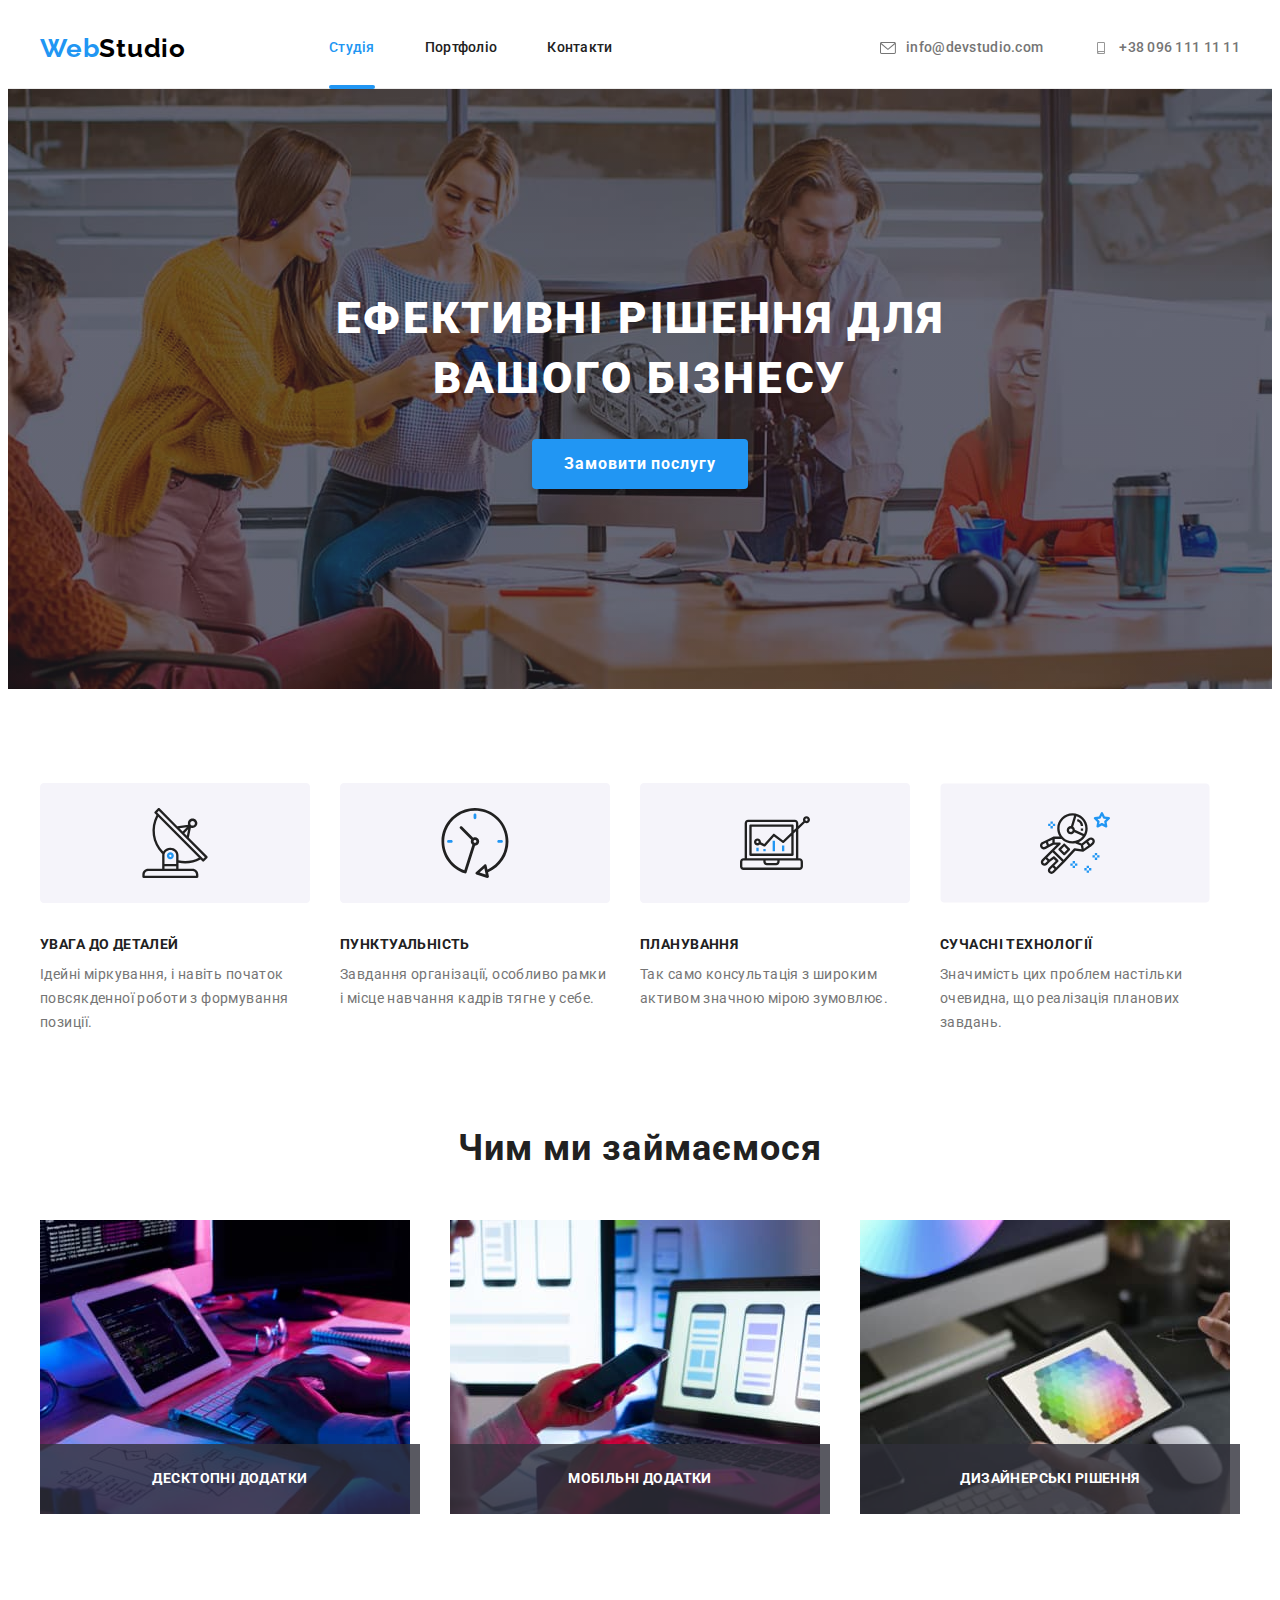
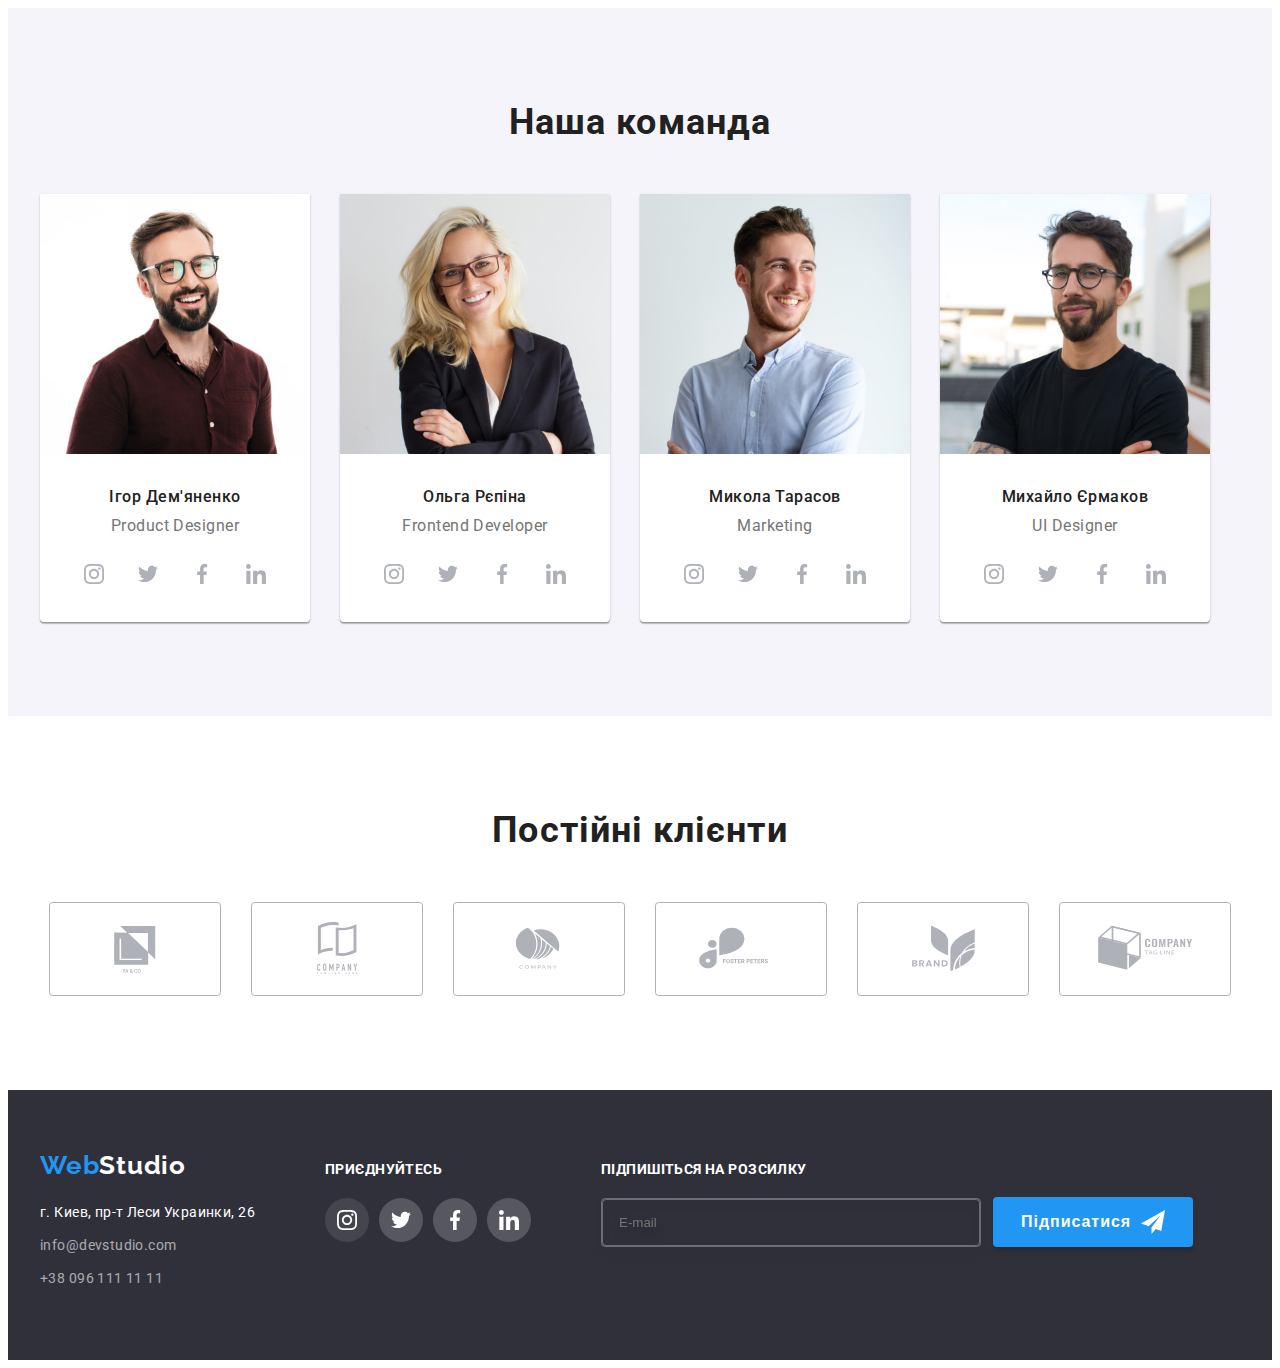
==== index.html @ 6d275584 "start" ====
<!DOCTYPE html>
<html lang="uk">
  <head>
    <meta charset="UTF-8" />
    <meta http-equiv="X-UA-Compatible" content="IE=edge" />
    <meta name="viewport" content="width=device-width, initial-scale=1.0" />
    <link rel="preconnect" href="https://fonts.googleapis.com" />
    <link rel="preconnect" href="https://fonts.gstatic.com" crossorigin />
    <link
      href="https://fonts.googleapis.com/css2?family=Raleway:wght@700&family=Roboto:wght@400;500;700;900&display=swap"
      rel="stylesheet"
    />
    <link
      rel="stylesheet"
      href="https://cdnjs.cloudflare.com/ajax/libs/modern-normalize/1.1.0/modern-normalize.min.css"
      integrity="sha512-wpPYUAdjBVSE4KJnH1VR1HeZfpl1ub8YT/NKx4PuQ5NmX2tKuGu6U/JRp5y+Y8XG2tV+wKQpNHVUX03MfMFn9Q=="
      crossorigin="anonymous"
      referrerpolicy="no-referrer"
    />
    <link rel="stylesheet" href="./css/styles.css" />
    <title>WebStudio</title>
  </head>

  <body>
    <!-- Шапка сторінки -->
    <header class="header">
      <div class="header-container container">
        <nav class="site-nav">
          <a class="logo" href="./index.html"
            >Web<span class="accent">Studio</span>
          </a>
          <ul class="site-nav list">
            <li class="site-nav item">
              <a href="./index.html" class="nav-link link current">Студія</a>
            </li>
            <li class="site-nav item">
              <a href="./portfolio.html" class="nav-link link">Портфоліо</a>
            </li>
            <li class="site-nav item">
              <a href="#" class="nav-link link">Контакти</a>
            </li>
          </ul>
        </nav>
        <ul class="auth-nav list">
          <li class="auth-nav item">
            <a href="mailto:info@devstudio.com" class="auth-link link">
              <svg class="auth-icon" width="16" height="12">
                <use href="./images/symbol-defs.svg#icon-envelope"></use>
              </svg>
              info@devstudio.com</a
            >
          </li>
          <li class="auth-nav item">
            <a href="tel:+380961111111" class="auth-link link"
              ><svg class="auth-icon" width="16" height="12">
                <use href="./images/symbol-defs.svg#icon-smartphone"></use>
              </svg>
              +38 096 111 11 11</a
            >
          </li>
        </ul>
      </div>
    </header>
    <main>
      <!-- Секція герой -->
      <section class="hero section">
        <h1 class="hero-title">Ефективні рішення для вашого бізнесу</h1>
        <button type="button" class="hero-btn" data-modal-open>
          Замовити послугу
        </button>
      </section>
      <!-- Можливості студії -->
      <section class="studio section">
        <div class="container">
          <h2 class="visually-hidden">Презенцація можливостей студії</h2>
          <ul class="studio-list list">
            <li class="studio-item">
              <svg class="studio-icon" width="270" height="120">
                <use href="./images/symbol-defs.svg#icon-antena"></use>
              </svg>
              <h3 class="studio-title">увага до деталей</h3>
              <p class="studio-text">
                Ідейні міркування, і навіть початок повсякденної роботи з
                формування позиції.
              </p>
            </li>
            <li class="studio-item">
              <svg class="studio-icon" width="270" height="120">
                <use href="./images/symbol-defs.svg#icon-clock"></use>
              </svg>
              <h3 class="studio-title">пунктуальність</h3>
              <p class="studio-text">
                Завдання організації, особливо рамки і місце навчання кадрів
                тягне у себе.
              </p>
            </li>
            <li class="studio-item">
              <svg class="studio-icon" width="270" height="120">
                <use href="./images/symbol-defs.svg#icon-diagram"></use>
              </svg>
              <h3 class="studio-title">планування</h3>
              <p class="studio-text">
                Так само консультація з широким активом значною мірою зумовлює.
              </p>
            </li>
            <li class="studio-item">
              <svg class="studio-icon" width="270" height="120">
                <use href="./images/symbol-defs.svg#icon-astronaut"></use>
              </svg>
              <h3 class="studio-title">сучасні технології</h3>
              <p class="studio-text">
                Значимість цих проблем настільки очевидна, що реалізація
                планових завдань.
              </p>
            </li>
          </ul>
        </div>
      </section>
      <!-- Приклади робіт -->
      <section class="work-examp section">
        <div class="container">
          <h2 class="work-examp-title">Чим ми займаємося</h2>
          <ul class="work-examp-list list">
            <li class="work-examp-item">
              <img
                class="work-examp-img"
                src="./images/img_1.jpg"
                alt="Зображення рук на клавіатурі"
                width="370"
              />
              <p class="work-examp-text">Десктопні додатки</p>
            </li>
            <li class="work-examp-item">
              <img
                class="work-examp-img"
                src="./images/img_2.jpg"
                alt="Зображення смартфону та ноубуку на робочомі столі"
                width="370"
              />
              <p class="work-examp-text">Мобільні додатки</p>
            </li>
            <li class="work-examp-item">
              <img
                class="work-examp-img"
                src="./images/img_3.jpg"
                alt="Планшет у руках"
                width="370"
              />
              <p class="work-examp-text">Дизайнерські рішення</p>
            </li>
          </ul>
        </div>
      </section>
      <!-- Команда -->
      <section class="team section">
        <h2 class="team-main-title">Наша команда</h2>
        <div class="team-container container">
          <ul class="team-list list">
            <li class="team-item">
              <img
                class="img-foto"
                src="./images/img_people_1.jpg"
                alt="Product Designer"
                width="270"
              />
              <h3 class="team-title">Ігор Дем'яненко</h3>
              <p class="team-pos" lang="en">Product Designer</p>

              <ul class="team-soc list">
                <li class="team-soc-item">
                  <a class="team-soc-link" href="">
                    <svg class="team-soc-icon" width="20" height="20">
                      <use href="./images/symbol-defs.svg#icon-instagram"></use>
                    </svg>
                  </a>
                </li>
                <li class="team-soc-item">
                  <a class="team-soc-link" href="">
                    <svg class="team-soc-icon" width="20" height="20">
                      <use href="./images/symbol-defs.svg#icon-twitter"></use>
                    </svg>
                  </a>
                </li>
                <li class="team-soc-item">
                  <a class="team-soc-link" href="">
                    <svg class="team-soc-icon" width="20" height="20">
                      <use href="./images/symbol-defs.svg#icon-facebook"></use>
                    </svg>
                  </a>
                </li>
                <li class="team-soc-item">
                  <a class="team-soc-link" href="">
                    <svg class="team-soc-icon" width="20" height="20">
                      <use href="./images/symbol-defs.svg#icon-linkedin"></use>
                    </svg>
                  </a>
                </li>
              </ul>
            </li>
            <li class="team-item">
              <img
                class="img-foto"
                src="./images/img_people_2.jpg"
                alt="Ольга Рєпіна"
                width="270"
              />
              <h3 class="team-title">Ольга Рєпіна</h3>
              <p class="team-pos" lang="en">Frontend Developer</p>
              <div class="team-soc">
                <ul class="team-soc list">
                  <li class="team-soc-item">
                    <a class="team-soc-link" href="">
                      <svg class="team-soc-icon" width="20" height="20">
                        <use
                          href="./images/symbol-defs.svg#icon-instagram"
                        ></use>
                      </svg>
                    </a>
                  </li>
                  <li class="team-soc-item">
                    <a class="team-soc-link" href="">
                      <svg class="team-soc-icon" width="20" height="20">
                        <use href="./images/symbol-defs.svg#icon-twitter"></use>
                      </svg>
                    </a>
                  </li>
                  <li class="team-soc-item">
                    <a class="team-soc-link" href="">
                      <svg class="team-soc-icon" width="20" height="20">
                        <use
                          href="./images/symbol-defs.svg#icon-facebook"
                        ></use>
                      </svg>
                    </a>
                  </li>
                  <li class="team-soc-item">
                    <a class="team-soc-link" href="">
                      <svg class="team-soc-icon" width="20" height="20">
                        <use
                          href="./images/symbol-defs.svg#icon-linkedin"
                        ></use>
                      </svg>
                    </a>
                  </li>
                </ul>
              </div>
            </li>
            <li class="team-item">
              <img
                class="img-foto"
                src="./images/img_people_3.jpg"
                alt="Микола Тарасов"
                width="270"
              />
              <h3 class="team-title">Микола Тарасов</h3>
              <p class="team-pos" lang="en">Marketing</p>
              <div class="team-soc">
                <ul class="team-soc list">
                  <li class="team-soc-item">
                    <a class="team-soc-link" href="">
                      <svg class="team-soc-icon" width="20" height="20">
                        <use
                          href="./images/symbol-defs.svg#icon-instagram"
                        ></use>
                      </svg>
                    </a>
                  </li>
                  <li class="team-soc-item">
                    <a class="team-soc-link" href="">
                      <svg class="team-soc-icon" width="20" height="20">
                        <use href="./images/symbol-defs.svg#icon-twitter"></use>
                      </svg>
                    </a>
                  </li>
                  <li class="team-soc-item">
                    <a class="team-soc-link" href="">
                      <svg class="team-soc-icon" width="20" height="20">
                        <use
                          href="./images/symbol-defs.svg#icon-facebook"
                        ></use>
                      </svg>
                    </a>
                  </li>
                  <li class="team-soc-item">
                    <a class="team-soc-link" href="">
                      <svg class="team-soc-icon" width="20" height="20">
                        <use
                          href="./images/symbol-defs.svg#icon-linkedin"
                        ></use>
                      </svg>
                    </a>
                  </li>
                </ul>
              </div>
            </li>
            <li class="team-item">
              <img
                class="img-foto"
                src="./images/img_people_4.jpg"
                alt="Михайло Єрмаков"
                width="270"
              />
              <h3 class="team-title">Михайло Єрмаков</h3>
              <p class="team-pos" lang="en">UI Designer</p>
              <div class="team-soc">
                <ul class="team-soc list">
                  <li class="team-soc-item">
                    <a class="team-soc-link" href="">
                      <svg class="team-soc-icon" width="20" height="20">
                        <use
                          href="./images/symbol-defs.svg#icon-instagram"
                        ></use>
                      </svg>
                    </a>
                  </li>
                  <li class="team-soc-item">
                    <a class="team-soc-link" href="">
                      <svg class="team-soc-icon" width="20" height="20">
                        <use href="./images/symbol-defs.svg#icon-twitter"></use>
                      </svg>
                    </a>
                  </li>
                  <li class="team-soc-item">
                    <a class="team-soc-link" href="">
                      <svg class="team-soc-icon" width="20" height="20">
                        <use
                          href="./images/symbol-defs.svg#icon-facebook"
                        ></use>
                      </svg>
                    </a>
                  </li>
                  <li class="team-soc-item">
                    <a class="team-soc-link" href="">
                      <svg class="team-soc-icon" width="20" height="20">
                        <use
                          href="./images/symbol-defs.svg#icon-linkedin"
                        ></use>
                      </svg>
                    </a>
                  </li>
                </ul>
              </div>
            </li>
          </ul>
        </div>
      </section>
      <!-- Постійні клієнти -->
      <section class="regular-customers section">
        <div class="customers container">
          <h2 class="customers-title">Постійні клієнти</h2>
          <ul class="customers-list list">
            <li class="customers-item">
              <a class="customers-link link" href="">
                <svg class="customers-icon" width="170" height="92">
                  <use href="./images/symbol-defs.svg#icon-client-1"></use>
                </svg>
              </a>
            </li>
            <li class="customers-item">
              <a class="customers-link link" href="">
                <svg class="customers-icon" width="170" height="92">
                  <use href="./images/symbol-defs.svg#icon-client-2"></use>
                </svg>
              </a>
            </li>
            <li class="customers-item">
              <a class="customers-link link" href="">
                <svg class="customers-icon" width="170" height="92">
                  <use href="./images/symbol-defs.svg#icon-client-3"></use>
                </svg>
              </a>
            </li>
            <li class="customers-item">
              <a class="customers-link link" href="">
                <svg class="customers-icon" width="170" height="92">
                  <use href="./images/symbol-defs.svg#icon-client-4"></use>
                </svg>
              </a>
            </li>
            <li class="customers-item">
              <a class="customers-link link" href="">
                <svg class="customers-icon" width="170" height="92">
                  <use href="./images/symbol-defs.svg#icon-client-5"></use>
                </svg>
              </a>
            </li>
            <li class="customers-item">
              <a class="customers-link link" href="">
                <svg class="customers-icon" width="170" height="92">
                  <use href="./images/symbol-defs.svg#icon-client-6"></use>
                </svg>
              </a>
            </li>
          </ul>
        </div>
      </section>
    </main>

    <!-- Футер -->
    <footer class="footer section">
      <div class="footer-container container">
        <div class="footer-data">
          <a class="footer-logo" href="./index.html"
            >Web<span class="accent-footer">Studio</span>
          </a>

          <!-- <a href="./index.html">Web <span>Studio</span> </a> -->
          <address class="footer-data">
            <ul class="footer-list list">
              <li class="footer-item">
                <a
                  class="footer-adres link"
                  href="https://goo.gl/maps/CPtrU1FHBa2aNyZL9"
                  target="_blank"
                  rel="noopener noreferrer nofollow"
                  >г. Киев, пр-т Леси Украинки, 26</a
                >
              </li>
              <li class="footer-item">
                <a class="footer-nav link" href="mailto:info@devstudio.com"
                  >info@devstudio.com</a
                >
              </li>
              <li class="footer-item">
                <a class="footer-nav link" href="tel:+380961111111"
                  >+38 096 111 11 11</a
                >
              </li>
            </ul>
          </address>
        </div>
        <div class="footer-soc">
          <p class="footer-soc-title">Приєднуйтесь</p>
          <ul class="footer-soc-list list">
            <li class="footer-soc-item link">
              <a class="footer-soc-link" href="">
                <svg class="footer-soc-icon" width="20" height="20">
                  <use href="./images/symbol-defs.svg#icon-instagram"></use>
                </svg>
              </a>
            </li>
            <li class="footer-soc-link link">
              <a class="footer-soc-link" href="">
                <svg class="footer-soc-icon" width="20" height="20">
                  <use href="./images/symbol-defs.svg#icon-twitter"></use>
                </svg>
              </a>
            </li>
            <li class="footer-soc-link link">
              <a class="footer-soc-link" href="">
                <svg class="footer-soc-icon" width="20" height="20">
                  <use href="./images/symbol-defs.svg#icon-facebook"></use>
                </svg>
              </a>
            </li>
            <li class="footer-soc-link link">
              <a class="footer-soc-link" href="">
                <svg class="footer-soc-icon" width="20" height="20">
                  <use href="./images/symbol-defs.svg#icon-linkedin"></use>
                </svg>
              </a>
            </li>
          </ul>
        </div>
        <form class="footer-form">
          <div class="footer-form-field">
            <b class="footer-form-text">Підпишіться на розсилку</b>
            <label class="footer-form-label" for="user_email">
              <input
                class="footer-form-input"
                type="email"
                name="email"
                id="user_email"
                placeholder="E-mail"
              />
            </label>
          </div>
          <div class="footer-form-btn">
            <button class="footer-btn" type="submit">
              Підписатися
              <svg class="footer-form-btn-icon" width="24" height="24">
                <use href="./images/symbol-defs.svg#send"></use>
              </svg>
            </button>
          </div>
        </form>
      </div>
    </footer>
    <div class="backdrop is-hidden" data-modal>
      <div class="modal">
        <p class="modal-form-title">Залиште свої дані, ми вам передзвонимо</p>
        <form class="modal-form">
          <div class="form-field">
            <label class="label-text" for="user_name">Ім'я</label>
            <svg class="modal-form-icon" width="18" height="18">
              <use href="./images/symbol-defs.svg#icon-person-black"></use>
            </svg>
            <input
              class="input-text"
              type="text"
              name="user_name"
              id="user_name"
              placeholder=""
              required
            />
          </div>
          <div class="form-field">
            <label class="label-text" for="phone_number"> Телефон</label>
            <svg class="modal-form-icon" width="18" height="18">
              <use href="./images/symbol-defs.svg#icon-phone-black"></use>
            </svg>
            <input
              class="input-text"
              type="tel"
              name="phone_number"
              id="phone_number"
              placeholder=""
              required
            />
          </div>

          <div class="form-field">
            <label class="label-text" for="modal_user_email"> Пошта</label>
            <svg class="modal-form-icon" width="18" height="18">
              <use href="./images/symbol-defs.svg#icon-email-black"></use>
            </svg>
            <input
              class="input-text"
              type="email"
              name="modal_user_email"
              id="modal_user_email"
              placeholder=""
              required
            />
          </div>
          <div class="form-field">
            <label class="label-text" for="coment">Коментар</label>
            <textarea
              class="coment-field"
              name="coment"
              id="coment"
              placeholder="Введіть текст"
            ></textarea>
          </div>

          <label class="terms" for="terms_of_the_contract">
            <input
              class="checkbox"
              type="checkbox"
              name="terms_of_the_contract"
              id="terms_of_the_contract"
            />
            <svg class="checkbox-icon" width="16" height="15">
              <use href="./images/symbol-defs.svg#icon-checkbox"></use>
            </svg>
            Погоджуюся з розсилкою та приймаю
            <a class="terms-link link" href="#">Умови договору</a>
          </label>

          <button class="modal-form-btn" type="submit">Відправити</button>
        </form>
        <button type="button" class="modal-btn" data-modal-close>
          <svg class="modal-close-icon" width="18" height="18">
            <use href="./images/symbol-defs.svg#icon-close"></use>
          </svg>
        </button>
      </div>
    </div>
    <script src="./js/modal.js"></script>
  </body>
</html>
---- css/styles.css ----
body {
  font-family: "Roboto", sans-serif;
  color: #212121;
  background: #ffffff;
}

:root {
  --text-nav-link-color: #212121;
  --text-nav-link-hover-color: #2196f3;
  --auth-link-color: #757575;
  --hero-title-color: #ffffff;
  --hero-btn-hover-background-color: #188ce8;
  --team-background-color: #f5f4fa;
  --footer-nav-color: rgba(255, 255, 255, 0.6);
  --accent-color: #000000;
  --hero-bacground-color: #2f303a;
  --header-border_bottom-color: #ececec;
  --portfolio-border-color: #eeeeee;
  --customer-link-color: #afb1b8;
  --work-examp-before-background: rgba(47, 48, 58, 0.8);
  --transition-duration: 250ms cubic-bezier(0.4, 0, 0.2, 1);
}

.list {
  list-style: none;
  margin: 0;
  padding: 0;
}

.link {
  text-decoration: none;
  font-style: normal;
  margin: 0;
  padding: 0;
}

p,
h1,
h2,
h3,
h4,
h5,
h6 {
  margin: 0;
}

ul,
ol {
  margin: 0;
  padding-left: 0;
}

.container {
  width: 1200px;
  padding-left: 15px;
  padding-right: 15px;
  /* outline: 2px solid red; */
  margin: 0 auto;
}

.section {
  padding-top: 94px;
  padding-bottom: 94px;
}

.visually-hidden {
  position: absolute;
  white-space: nowrap;
  width: 1px;
  height: 1px;
  overflow: hidden;
  border: 0;
  padding: 0;
  clip: rect(0 0 0 0);
  clip-path: inset(50%);
  margin: -1px;
}

.logo,
.accent {
  text-decoration: none;
}

/* Site Nav */
.header {
  border-bottom: 1px solid var(--header-border_bottom-color);
}

.header-container {
  display: flex;
}

.logo {
  display: inline-block;
  font-family: "Raleway";
  font-style: normal;
  font-weight: 700;
  font-size: 26px;
  line-height: 1.19;
  letter-spacing: 0.03em;
  color: var(--text-nav-link-hover-color);
  padding-top: 25px;
  padding-bottom: 24px;
}

.accent {
  display: inline-block;
  font-family: "Raleway";
  font-style: normal;
  font-weight: 700;
  font-size: 26px;
  line-height: 1.19;
  letter-spacing: 0.03em;
  color: var(--accent-color);
  margin-right: 93px;
}

.site-nav {
  display: flex;
  align-items: center;
  gap: 50px;
}

.nav-link {
  position: relative;
  transition: color var(--transition-duration);
  display: block;
  align-items: center;
  text-align: center;
  padding-top: 32px;
  padding-bottom: 32px;
  font-weight: 500;
  font-style: normal;
  font-size: 14px;
  line-height: 1.14;
  letter-spacing: 0.02em;
  color: var(--text-nav-link-color);
}

.nav-link.current::after {
  position: absolute;
  left: 0;
  bottom: -1px;
  content: "";
  width: 100%;
  height: 4px;
  border-radius: 2px;
  background-color: var(--text-nav-link-hover-color);
}

.nav-link:hover,
.nav-link:focus {
  color: var(--text-nav-link-hover-color);
}

.site-nav .link.current {
  color: var(--text-nav-link-hover-color);
}

/* .auth-nav */
.auth-icon {
  margin-right: 10px;
}

.auth-nav {
  display: flex;
  align-items: center;
  margin-left: auto;
}
.auth-nav .item + .item {
  margin-left: 50px;
}

.auth-link {
  transition: color var(--transition-duration);
  display: flex;
  align-items: center;
  font-style: normal;
  font-weight: 500;
  font-size: 14px;
  line-height: 1.14;
  letter-spacing: 0.02em;
  color: var(--auth-link-color);
  padding-top: 32px;
  padding-bottom: 32px;
}

.auth-icon {
  fill: currentColor;
}

.auth-link:hover,
.auth-link:focus {
  color: var(--text-nav-link-hover-color);
}

/* Головний герой */

.hero {
  margin: 0 auto;
  max-width: 1600px;
  text-align: center;
  padding-top: 200px;
  padding-bottom: 200px;
  background: var(--hero-bacground-color);
  background-image: linear-gradient(
      rgba(47, 48, 58, 0.4),
      rgba(47, 48, 58, 0.4)
    ),
    url(../images/img-hero.jpg);
  background-repeat: no-repeat;
  background-position: center;
  background-size: cover;
}

.hero-title {
  font-weight: 900;
  font-size: 44px;
  line-height: 1.36;
  text-align: center;
  letter-spacing: 0.06em;
  text-transform: uppercase;
  color: var(--hero-title-color);
  max-width: 696px;
  margin: 0 auto 30px auto;
}

.hero-btn {
  display: block;
  transition: background-color var(--transition-duration);
  font-family: Roboto, sans-serif;
  font-style: normal;
  font-weight: 700;
  font-size: 16px;
  line-height: 1.88;
  text-align: center;
  letter-spacing: 0.06em;
  color: var(--hero-title-color);
  background-color: var(--text-nav-link-hover-color);
  cursor: pointer;
  border-radius: 4px;
  border: none;
  padding: 10px 32px;
  margin: 0 auto;
  box-shadow: 0px 4px 4px rgba(0, 0, 0, 0.15);
}

.hero-btn:hover,
.hero-btn:focus {
  background-color: var(--hero-btn-hover-background-color);
}

/* Можливості студії */

.studio-title {
  font-weight: 700;
  font-size: 14px;
  line-height: 1.14;
  letter-spacing: 0.03em;
  text-transform: uppercase;
  margin-bottom: 10px;
}

.studio-list {
  display: flex;
  gap: 30px;
}
.studio-icon {
  margin-bottom: 30px;
}

.studio-text {
  max-width: 270px;
  font-weight: 400;
  font-size: 14px;
  line-height: 1.71;
  letter-spacing: 0.03em;
  color: var(--auth-link-color);
}

/* Приклади робіт */

.work-examp {
  padding-top: 0;
  padding-bottom: 94px;
}

.work-examp-title {
  font-weight: 700;
  font-size: 36px;
  line-height: 1.16;
  text-align: center;
  letter-spacing: 0.03em;
  margin-bottom: 50px;
}

.work-examp-list {
  display: flex;
  gap: 30px;
}

.work-examp-item {
  position: relative;
  width: calc((100% - 60px) / 3);
}

.work-examp-item::before {
  position: absolute;
  content: "";
  width: 100%;
  min-height: 70px;
  bottom: 0%;
  background-color: var(--work-examp-before-background);
}

.work-examp-img {
  display: block;
}

.work-examp-text {
  position: absolute;
  left: 50%;
  bottom: 0%;
  transform: translate(-50%, 0);
  font-weight: 700;
  font-size: 14px;
  line-height: 1.14;
  letter-spacing: 0.03em;
  text-transform: uppercase;
  color: var(--hero-title-color);
  padding-bottom: 27px;
}

/* -------------Команда------------ */
.team {
  background: var(--team-background-color);
}

.team-container {
  display: flex;
  max-height: 428px;
}

.team-main-title {
  text-align: center;
  font-weight: 700;
  font-size: 36px;
  line-height: 1.16;
  letter-spacing: 0.03em;
  margin-bottom: 50px;
}

.team-item {
  background-color: var(--hero-title-color);
  width: calc((100% - 90px) / 4);
}

.img-foto {
  margin-bottom: 30px;
}

.team-title {
  font-weight: 500;
  font-size: 16px;
  line-height: 1.18;
  text-align: center;
  letter-spacing: 0.03em;
  margin-bottom: 10px;
}

.team-list {
  display: flex;
  gap: 30px;
}

.team-item {
  box-shadow: 0px 1px 3px rgba(0, 0, 0, 0.12), 0px 1px 1px rgba(0, 0, 0, 0.14),
    0px 2px 1px rgba(0, 0, 0, 0.2);
  border-radius: 0px 0px 4px 4px;
}

.team-pos {
  font-weight: 400;
  font-size: 16px;
  line-height: 1.18;
  text-align: center;
  letter-spacing: 0.03em;
  color: var(--auth-link-color);
  padding-bottom: 16px;
}

.team-soc {
  display: flex;
  justify-content: center;
  align-items: center;
  gap: 10px;
  margin-bottom: 30px;
}

.team-soc-link {
  transition: color var(--transition-duration), fill var(--transition-duration),
    background-color var(--transition-duration);
  width: 44px;
  height: 44px;
  border-radius: 50%;
  /* background-color: tomato; */
  display: flex;
  align-items: center;
  justify-content: center;
  color: rgba(175, 177, 184, 1);
}

.team-soc-icon {
  fill: currentColor;
}

.team-soc-link:hover,
.team-soc-link:focus {
  background-color: rgba(33, 150, 243, 1);
  color: var(--hero-title-color);
}

/* -----------regular customers */
/* .regular-customers {
}
.section {
}*/

/* .customers {
 } */

.customers-title {
  display: block;
  font-weight: 700;
  font-size: 36px;
  line-height: 1.16;
  text-align: center;
  letter-spacing: 0.03em;
  color: var(--text-nav-link-color);
  margin-bottom: 50px;
}

.customers-list {
  display: flex;
  justify-content: center;
  align-items: center;
  gap: 30px;
}

/* .customers-item {
} */

.customers-link {
  display: flex;
  transition: color var(--transition-duration),
    border var(--transition-duration);
  color: var(--customer-link-color);
  border: 1px solid var(--customer-link-color);
  border-radius: 3.5px;
}

.customers-icon {
  fill: currentColor;
}

.customers-link:hover,
.customers-link:focus {
  color: var(--text-nav-link-hover-color);
  border: 1px solid var(--text-nav-link-hover-color);
}

/*---------- footer----------- */

.footer {
  padding-top: 60px;
  padding-bottom: 60px;
  background: var(--hero-bacground-color);
}

.footer-container {
  display: flex;
  gap: 70px;
  align-items: baseline;
}

.footer-logo {
  text-decoration: none;
  display: inline-block;
  font-family: "Raleway";
  font-style: normal;
  font-weight: 700;
  font-size: 26px;
  line-height: 31px;
  letter-spacing: 0.03em;
  color: var(--text-nav-link-hover-color);
  margin-bottom: 20px;
}

.accent-footer {
  display: inline-block;
  font-family: "Raleway";
  font-style: normal;
  font-weight: 700;
  font-size: 26px;
  line-height: 1.19;
  letter-spacing: 0.03em;
  color: var(--hero-title-color);
}

.footer-adres {
  transition: color var(--transition-duration);
  display: inline-block;
  font-weight: 400;
  font-style: normal;
  font-size: 14px;
  line-height: 1.71;
  letter-spacing: 0.03em;
  color: var(--hero-title-color);
  margin-bottom: 9px;
}

.footer-adres:hover,
.footer-adres:focus {
  color: var(--text-nav-link-hover-color);
}

.footer-nav {
  transition: color var(--transition-duration);
  display: inline-block;
  text-decoration: none;
  font-weight: 400;
  font-size: 14px;
  line-height: 1.71;
  letter-spacing: 0.03em;
  color: var(--footer-nav-color);
  margin-bottom: 9px;
}

.footer-nav:hover,
.footer-nav:focus {
  color: var(--text-nav-link-hover-color);
}

.footer-soc-title {
  display: inline-block;
  font-weight: 700;
  font-size: 14px;
  line-height: 1.14;
  letter-spacing: 0.03em;
  text-transform: uppercase;
  color: var(--hero-title-color);
  margin-bottom: 20px;
}

.footer-soc-list {
  display: flex;
  align-items: center;
  justify-content: center;
  gap: 10px;
}

.footer-soc-link {
  transition: background-color var(--transition-duration);
  width: 44px;
  height: 44px;
  border-radius: 50%;
  /* background-color: tomato; */
  display: flex;
  align-items: center;
  justify-content: center;
  color: var(--hero-title-color);
  background-color: rgba(255, 255, 255, 0.1);
}

.footer-soc-icon {
  fill: currentColor;
}

.footer-soc-link:hover,
.footer-soc-link:focus {
  background-color: rgba(33, 150, 243, 1);
}

.footer-form {
  display: flex;
  gap: 12px;
}

.footer-form-field {
  display: flex;
  flex-direction: column;
  gap: 20px;
}

.footer-form-text {
  font-weight: 700;
  font-size: 14px;
  line-height: 1.14;
  letter-spacing: 0.03em;
  text-transform: uppercase;
  color: var(--hero-title-color);
}

.footer-form-label {
  border: 1px solid rgba(255, 255, 255, 0.3);
  filter: drop-shadow(0px 4px 4px rgba(0, 0, 0, 0.15));
  border-radius: 4px;
}

.footer-form-input {
  border: 1px solid rgba(255, 255, 255, 0.3);
  filter: drop-shadow(0px 4px 4px rgba(0, 0, 0, 0.15));
  border-radius: 4px;
  min-width: 358px;
  color: var(--hero-title-color);
  padding-left: 16px;
  padding-top: 15px;
  padding-bottom: 15px;
  background-color: transparent;
}

.footer-form-input input::placeholder {
  font-weight: 400;
  font-size: 16px;
  line-height: 1.25;
  letter-spacing: 0.03em;
  color: rgba(255, 255, 255, 0.6);
}

.footer-form-btn {
  position: relative;
  top: 0;
  left: 0;
}

.footer-btn {
  position: absolute;
  bottom: 0;
  display: flex;
  gap: 10px;
  align-items: center;
  justify-content: center;
  font-weight: 700;
  font-size: 16px;
  line-height: 1.88;
  letter-spacing: 0.06em;
  color: var(--hero-title-color);
  padding: 10px 28px;
  border: none;
  background: var(--text-nav-link-hover-color);
  box-shadow: 0px 4px 4px rgba(0, 0, 0, 0.15);
  border-radius: 4px;
  cursor: pointer;
}

/* ---------Portfolio-------- */

.filters-btn {
  display: inline-block;
  transition: background-color var(--transition-duration),
    color var(--transition-duration), box-shadow var(--transition-duration);
  font-family: Roboto, sans-serif;
  font-weight: 500;
  font-size: 16px;
  line-height: 1.62;
  text-align: center;
  letter-spacing: 0.03em;
  cursor: pointer;
  color: var(text-nav-link-color);
  background-color: var(--team-background-color);
  border-radius: 4px;
  padding: 6px 22px;
  border: transparent;
}

.filters-btn:hover,
.filters-btn:focus {
  color: var(--hero-title-color);
  background-color: var(--text-nav-link-hover-color);
  box-shadow: 0px 3px 1px rgba(0, 0, 0, 0.1), 0px 1px 2px rgba(0, 0, 0, 0.08),
    0px 2px 2px rgba(0, 0, 0, 0.12);
}

.filters-list {
  display: flex;
  gap: 8px;
  justify-content: center;
  margin-bottom: 50px;
}

/* image list content */

.img-list {
  display: flex;
  flex-wrap: wrap;
  gap: 30px;
}

.filters-img {
  display: block;
}

.image-wrap {
  padding: 20px 24px;
  border: 1px solid var(--portfolio-border-color);
  border-top: none;
}

.img-title {
  display: block;
  font-weight: 700;
  font-size: 18px;
  line-height: 2;
  letter-spacing: 0.06em;
  color: var(--text-nav-link-color);
  margin-bottom: 4px;
}

.img-top-wrap {
  position: relative;
  overflow: hidden;
}

.img-top-text {
  position: absolute;
  top: 0;
  left: 0;
  transform: translateY(100%);
  transition: transform var(--transition-duration);
  font-weight: 400;
  font-size: 18px;
  line-height: 1.56;
  letter-spacing: 0.03em;
  color: var(--hero-title-color);
  background-color: rgba(33, 150, 243, 0.9);
  padding: 63px 24px;
  overflow: auto;
}

.img-item:hover .img-top-text {
  transform: translateY(0);
}

.img-text {
  display: block;
  font-weight: 400;
  font-size: 16px;
  line-height: 1.88;
  letter-spacing: 0.03em;
  color: var(--auth-link-color);
}

.img-item {
  flex-basis: calc(100% / 3 - 60px);
}

.img-link {
  transition: box-shadow var(--transition-duration);
  display: block;
}

.img-link:hover,
.img-link:focus {
  box-shadow: 0px 1px 1px rgba(0, 0, 0, 0.12), 0px 4px 4px rgba(0, 0, 0, 0.06),
    1px 4px 6px rgba(0, 0, 0, 0.16);
}

/* -----Modal window--------- */
.backdrop {
  position: fixed;
  top: 0;
  width: 100%;
  height: 100%;
  background-color: rgba(0, 0, 0, 0.2);
  transition: opacity var(--transition-duration),
    visibility var(--transition-duration);
}

.modal {
  width: 528px;
  min-height: 581px;
  background-color: var(--hero-title-color);
  position: absolute;
  top: 50%;
  left: 50%;
  box-shadow: 0px 1px 3px rgba(0, 0, 0, 0.12), 0px 1px 1px rgba(0, 0, 0, 0.14),
    0px 2px 1px rgba(0, 0, 0, 0.2);
  border-radius: 4px;
  transform: translate(-50%, -50%) scaleY(1);
  transition: transform var(--transition-duration);
  padding: 40px;
}

.backdrop.is-hidden .modal {
  transform: translate(-50%, -50%) scaleY(0);
}
.modal-form {
  position: relative;
  width: 448px;
  margin-left: auto;
  margin-right: auto;
  /* border: 1px solid tomato; */
}

.form-field {
  position: relative;
  display: flex;
  flex-direction: column;
  gap: 4px;
  margin-bottom: 10px;
  border: none;
}

input,
textarea {
  outline: none;
}

.input-text {
  width: 100%;
  padding-left: 40px;
  padding-top: 11px;
  padding-bottom: 11px;
  border: 1px solid rgba(33, 33, 33, 0.2);
  border-radius: 4px;
}

.form-field:focus-within .modal-form-icon {
  fill: var(--text-nav-link-hover-color);
}

.form-field:focus-within .input-text {
  border-color: #2196f3;
}

.modal-form-title {
  font-weight: 700;
  font-size: 20px;
  line-height: 1.15;
  text-align: center;
  letter-spacing: 0.03em;
  color: var(--text-nav-link-color);
  margin-bottom: 12px;
}

.modal-form-icon {
  position: absolute;
  top: 50%;
  left: 12px;
  fill: currentColor;
}

.coment-field {
  width: 100%;
  height: 120px;
  padding: 12px 16px;
  font-size: 12px;
  line-height: 1.16;
  resize: none;
  border: 1px solid rgba(33, 33, 33, 0.2);
  border-radius: 4px;
  margin-bottom: 20px;
}

.form-field:focus-within .coment-field {
  border-color: #2196f3;
}

.label-text {
  font-size: 12px;
  line-height: 1.16;
  letter-spacing: 0.01em;
  color: var(--auth-link-color);
}

.label-text,
.coment-field::placeholder {
  font-size: 12px;
  line-height: 1.16;
  letter-spacing: 0.01em;
  color: rgba(117, 117, 117, 0.5);
}

.terms {
  display: flex;
  margin-bottom: 30px;
  gap: 7px;
  align-items: center;
  color: var(--auth-link-color);
}

.checkbox-icon {
  display: inline-block;
  margin-left: 12px;
  width: 16px;
  height: 15px;
  border: 2px solid var(--text-nav-link-color);
  border-radius: 4px;
}

.checkbox:checked + .checkbox-icon {
  background-color: var(--text-nav-link-hover-color);
  background-image: url(..//images/checkbox.svg);
  background-repeat: no-repeat;
  background-size: contain;
  background-origin: content-box;
  border-color: transparent;
}

.checkbox {
  position: absolute;
  width: 1px;
  height: 1px;
  margin: -1px;
  border: 0;
  padding: 0;
  clip: rect(0 0 0 0);
  overflow: hidden;
}

.terms-link {
  display: block;
  font-size: 14px;
  line-height: 1.71;
  letter-spacing: 0.03em;
  text-decoration-line: underline;
  color: var(--text-nav-link-hover-color);
}

.modal-form-btn {
  display: block;
  margin-left: auto;
  margin-right: auto;
  font-weight: 700;
  font-size: 16px;
  line-height: 1.88;
  letter-spacing: 0.06em;
  color: var(--hero-title-color);
  padding: 10px 28px;
  border: none;
  background: var(--text-nav-link-hover-color);
  box-shadow: 0px 4px 4px rgba(0, 0, 0, 0.15);
  border-radius: 4px;
  cursor: pointer;
}

.modal-btn {
  width: 30px;
  height: 30px;
  border: 1px solid rgba(0, 0, 0, 0.1);
  border-radius: 50%;
  background-color: transparent;
  position: absolute;
  right: 8px;
  top: 8px;
  display: flex;
  align-items: center;
  justify-content: center;
  padding: 0;
  cursor: pointer;
  fill: currentColor;
}

.modal-btn:hover,
.modal-btn:focus {
  fill: var(--text-nav-link-hover-color);
}

.is-hidden {
  opacity: 0;
  visibility: hidden;
  pointer-events: none;
}
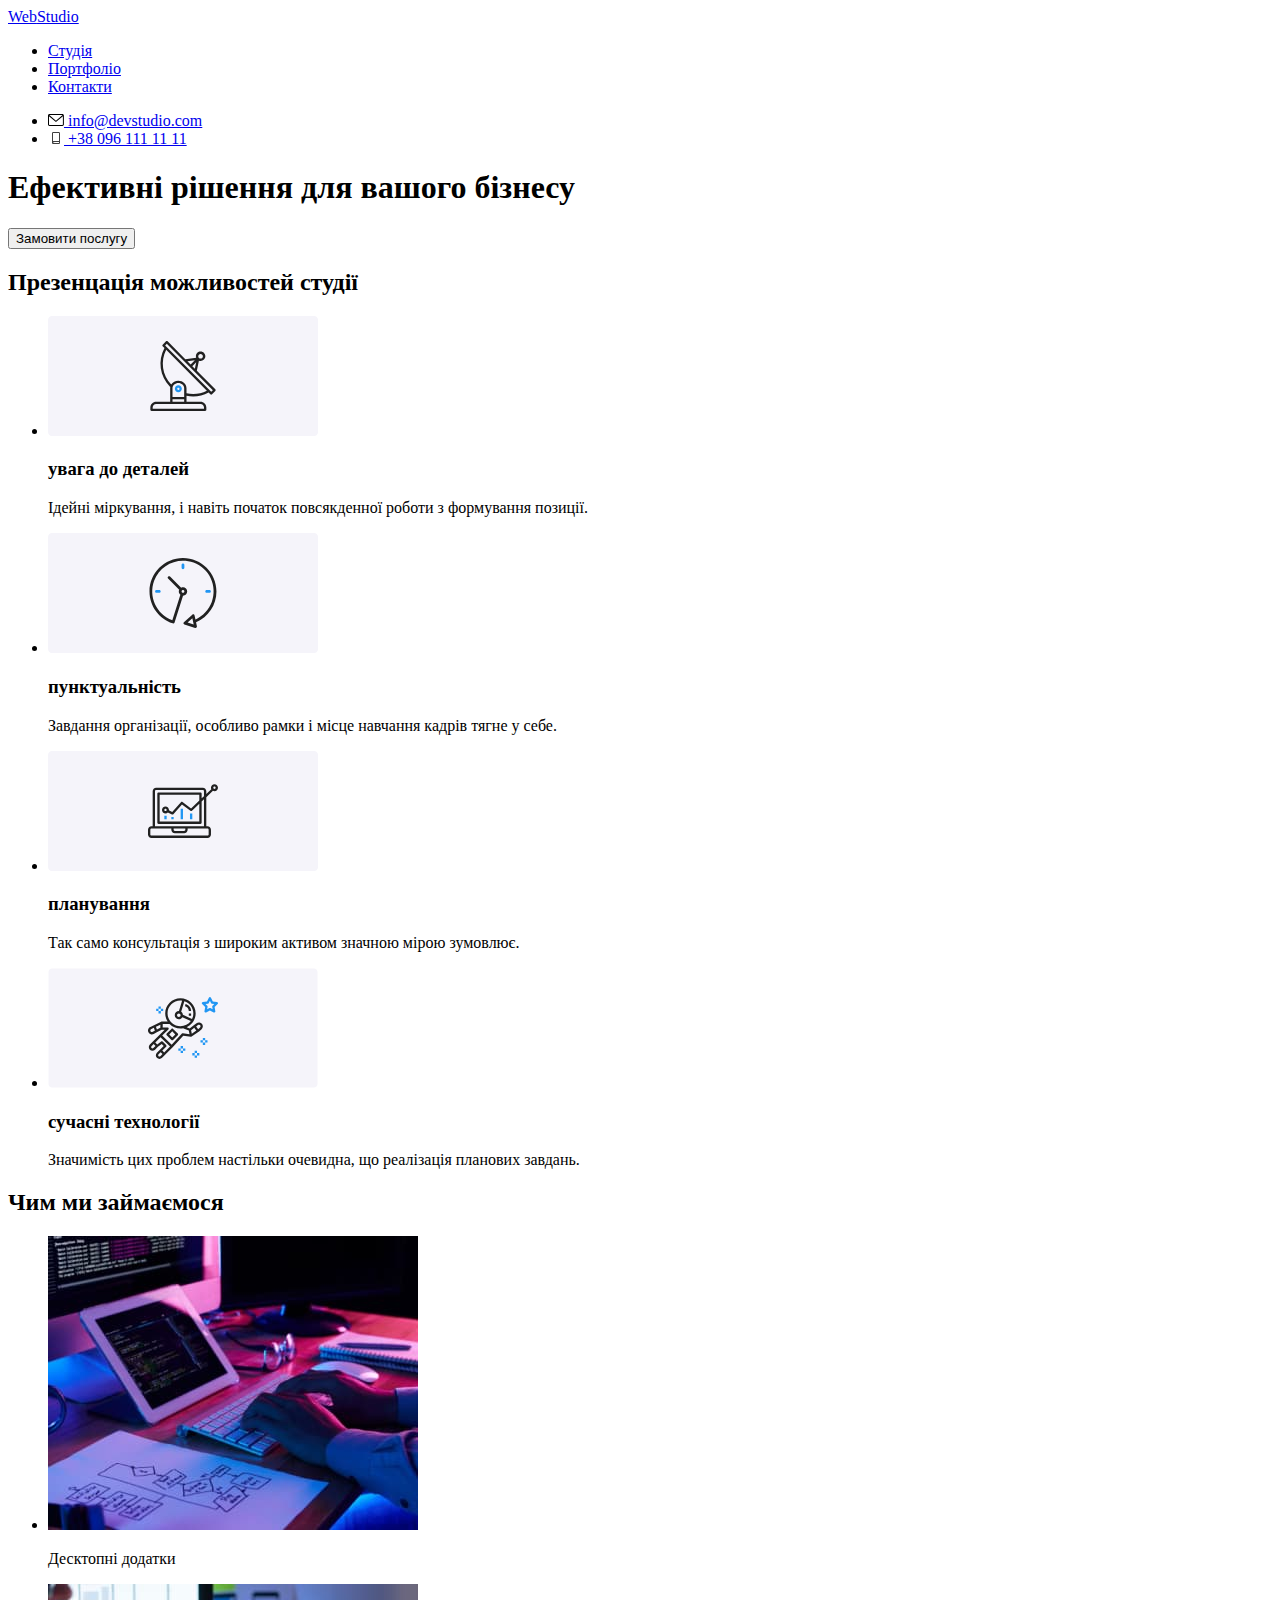
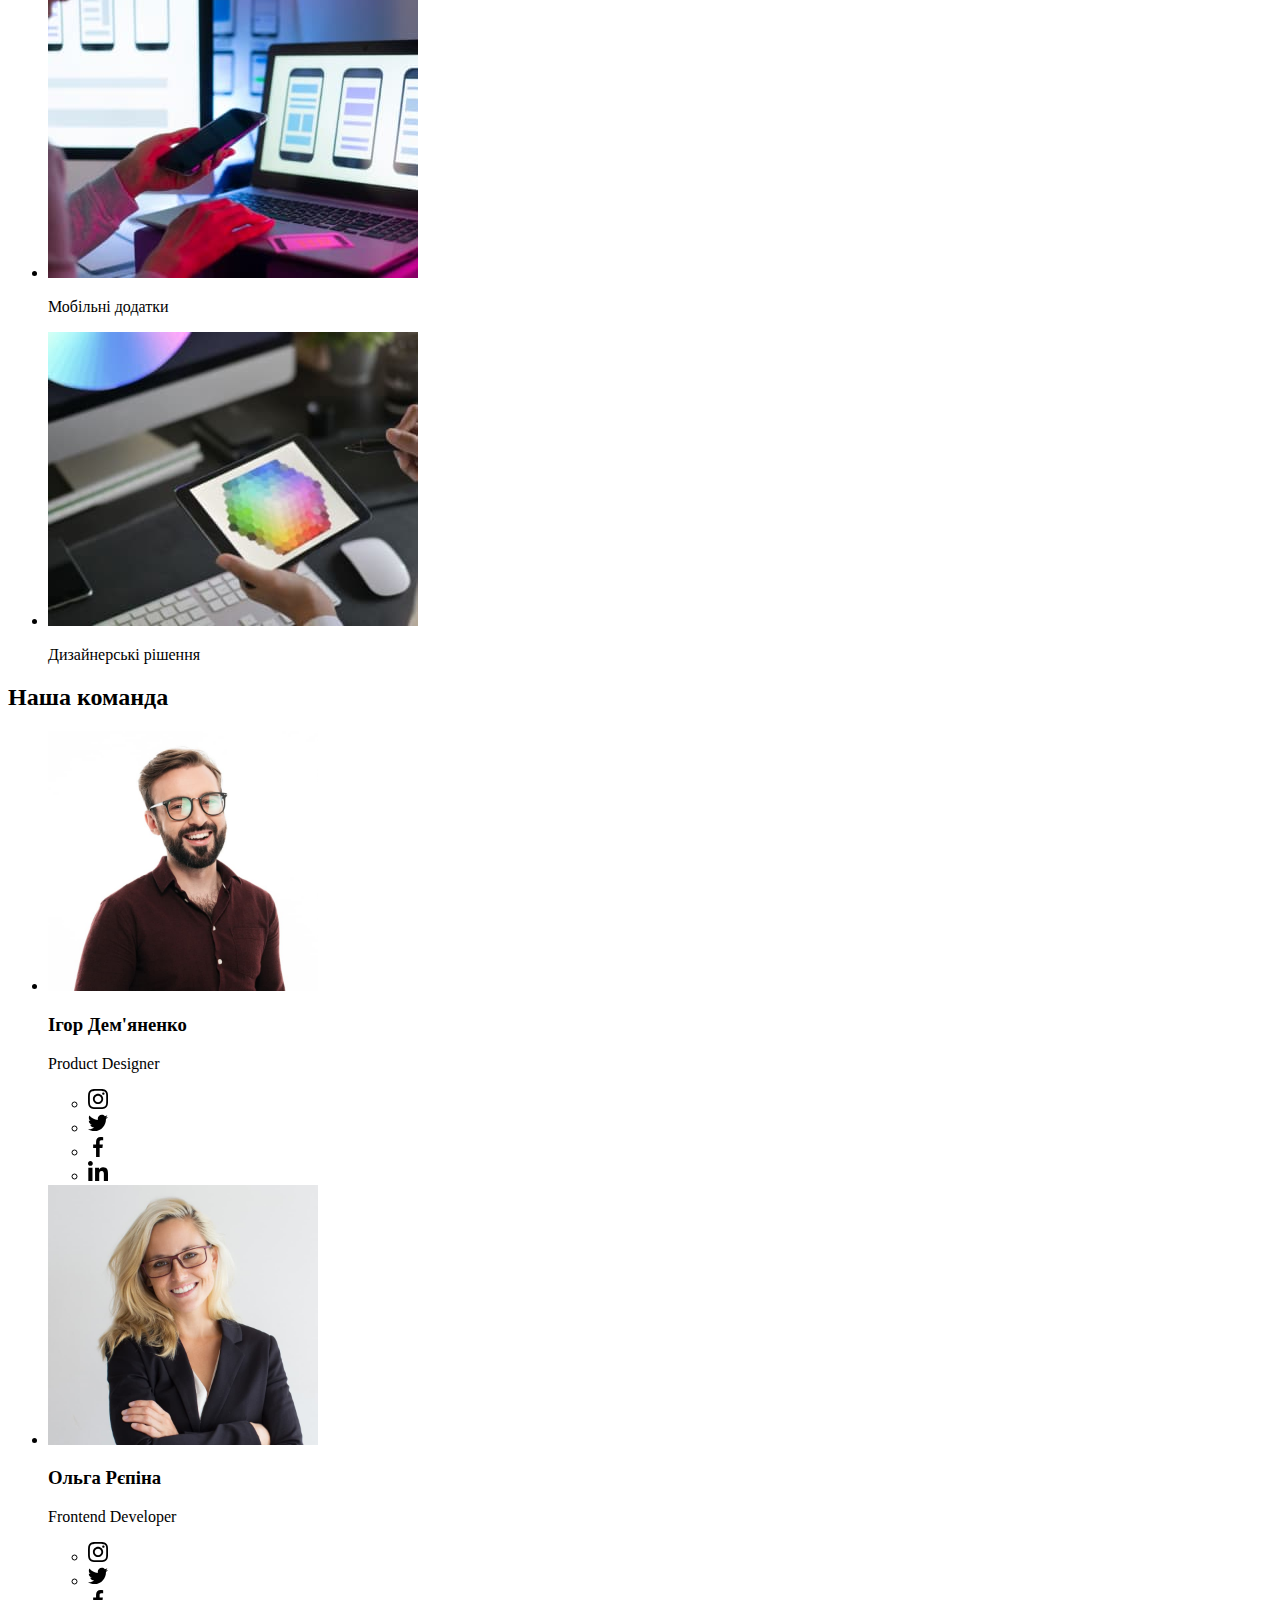
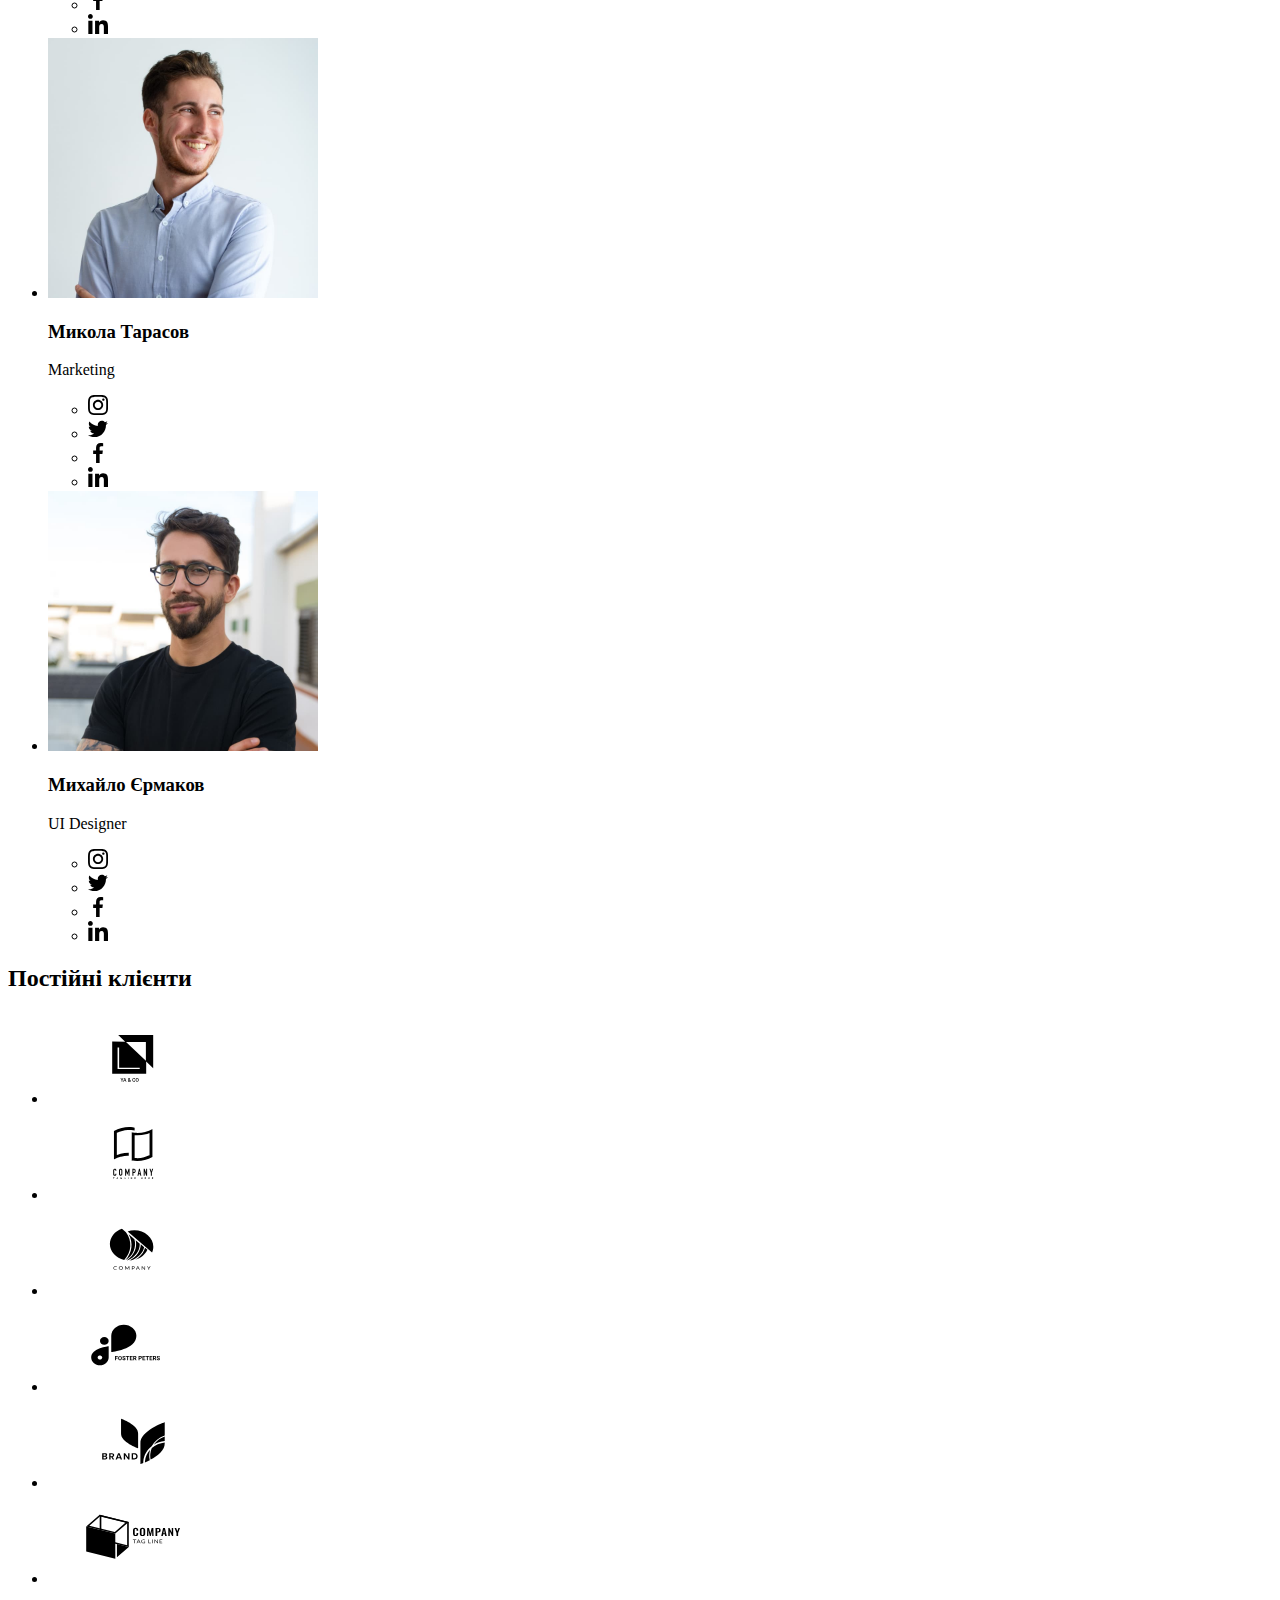
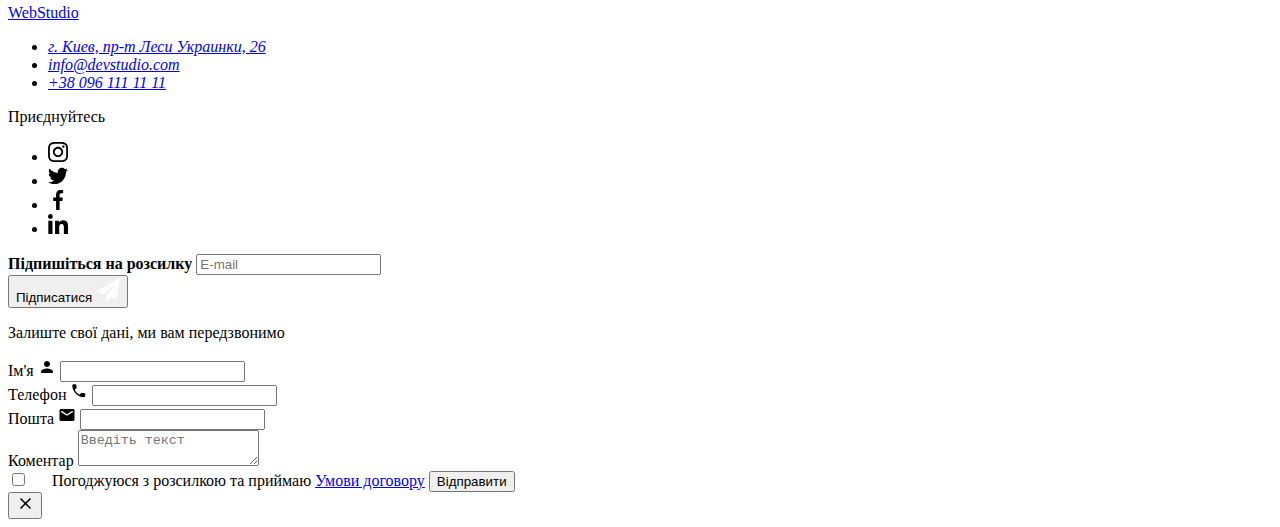
==== commit 75e32160: "gweg" ====
--- a/index.html
+++ b/index.html
@@ -17,7 +17,7 @@
       crossorigin="anonymous"
       referrerpolicy="no-referrer"
     />
-    <link rel="stylesheet" href="./css/styles.css" />
+    <link rel="stylesheet" href="./scss/main.scss" />
     <title>WebStudio</title>
   </head>
 
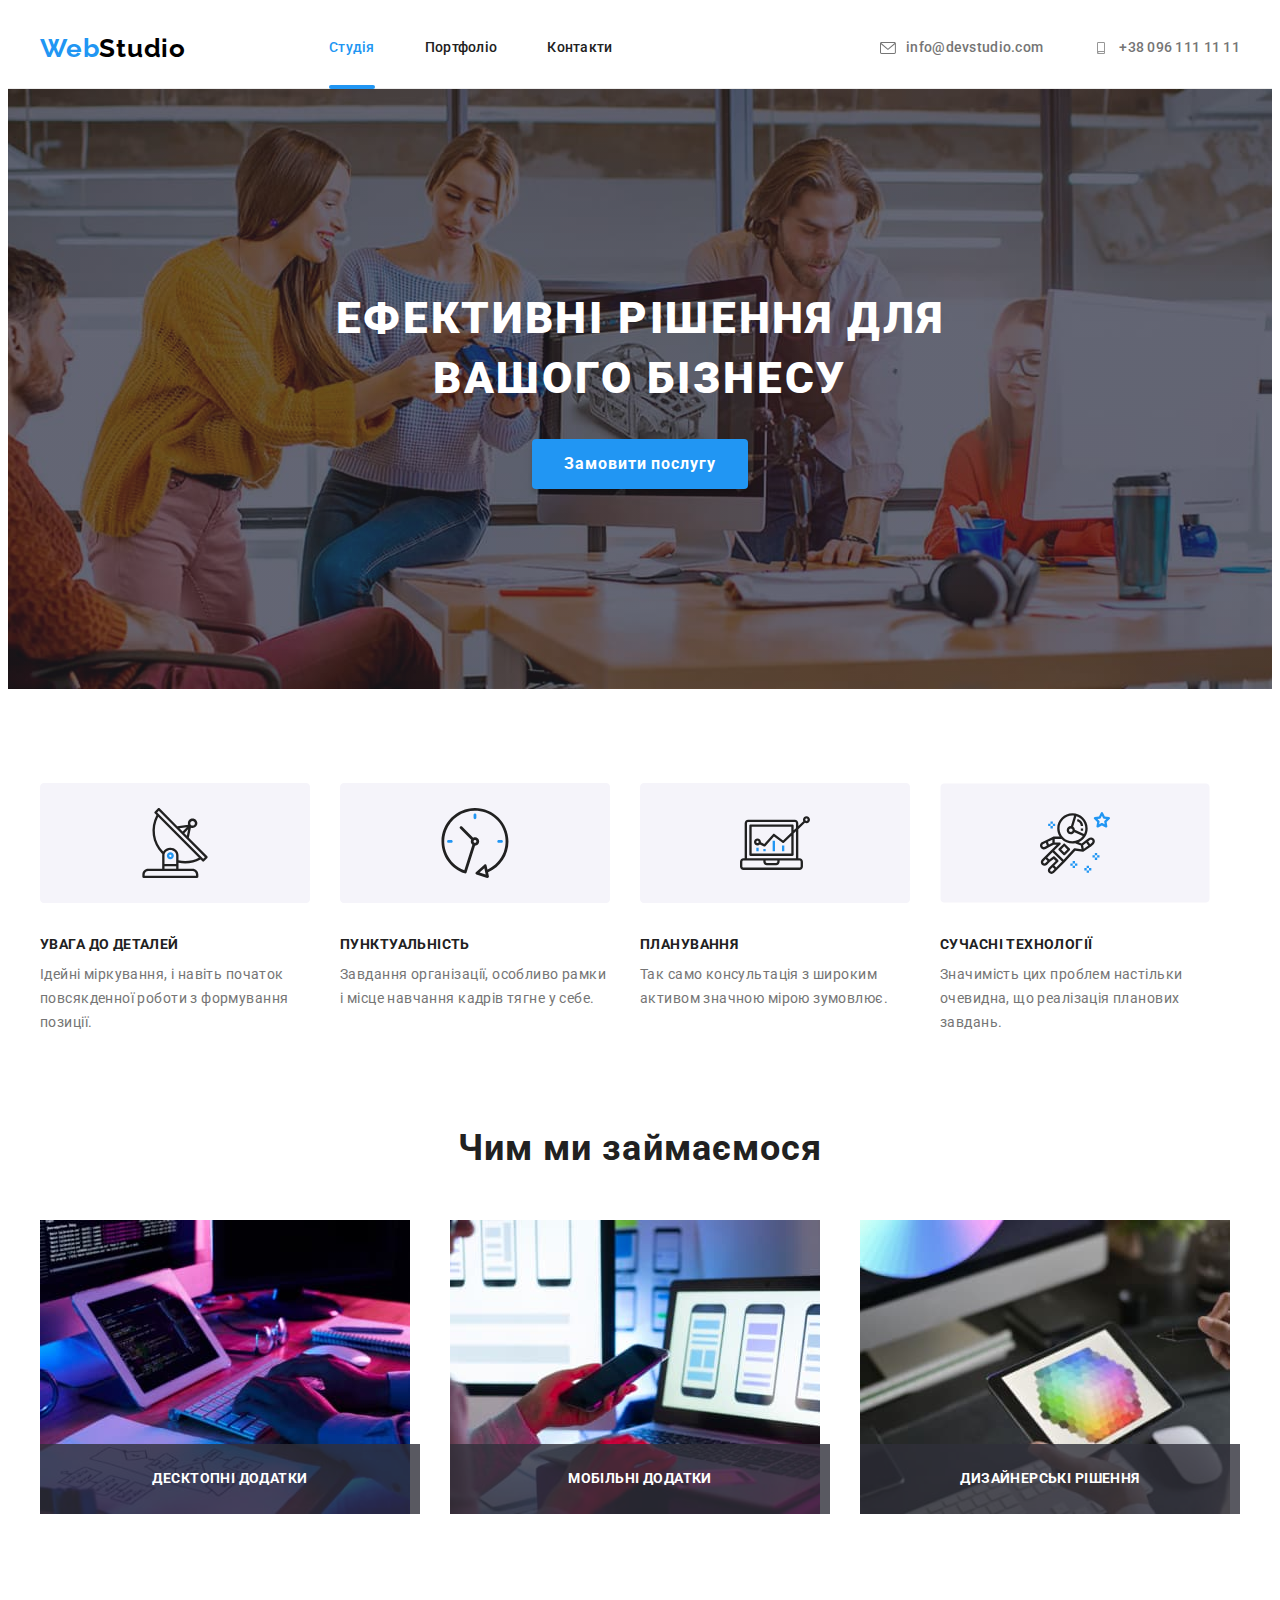
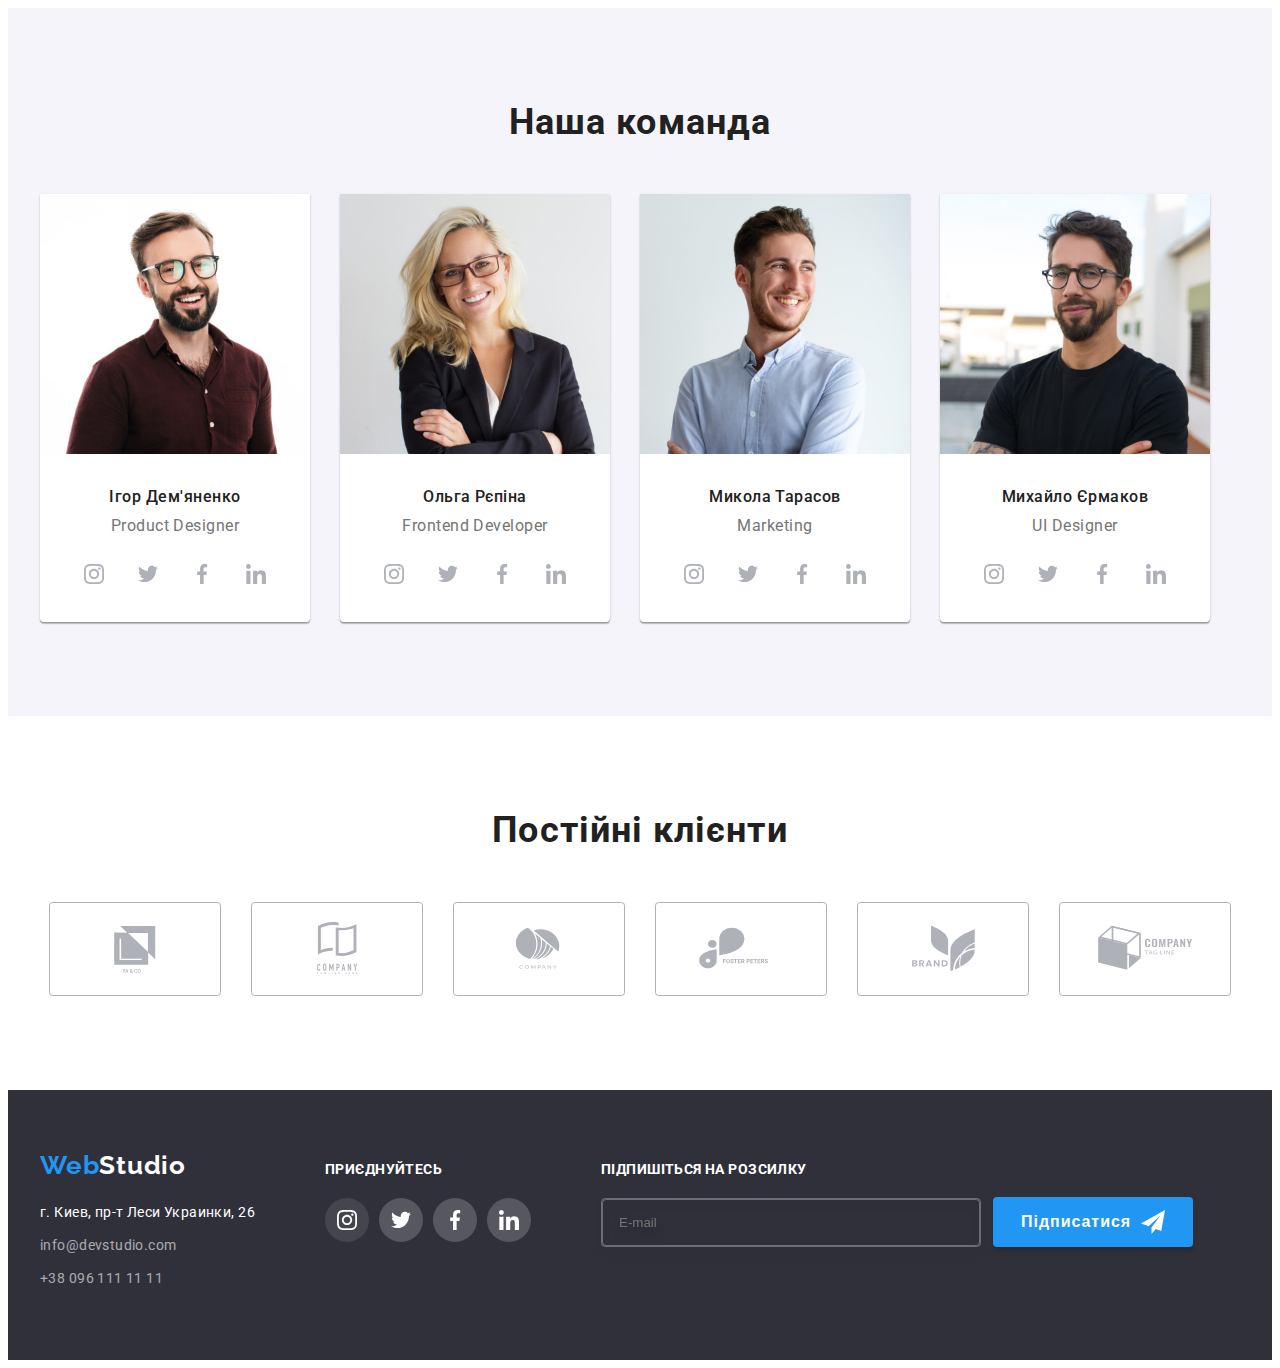
==== commit be012bb0: "scss" ====
--- a/index.html
+++ b/index.html
@@ -17,7 +17,8 @@
       crossorigin="anonymous"
       referrerpolicy="no-referrer"
     />
-    <link rel="stylesheet" href="./scss/main.scss" />
+
+    <link rel="stylesheet" href="./css/main.min.css" />
     <title>WebStudio</title>
   </head>
 
--- a/css/main.min.css
+++ b/css/main.min.css
@@ -0,0 +1 @@
+.list{list-style:none;margin:0;padding:0}.link{text-decoration:none;font-style:normal;margin:0;padding:0}p,h1,h2,h3,h4,h5,h6{margin:0}ul,ol{margin:0;padding-left:0}:root{--text-nav-link-color: #212121;--text-nav-link-hover-color: #2196f3;--auth-link-color: #757575;--hero-title-color: #ffffff;--hero-btn-hover-background-color: #188ce8;--team-background-color: #f5f4fa;--footer-nav-color: rgba(255, 255, 255, 0.6);--accent-color: #000000;--hero-bacground-color: #2f303a;--header-border_bottom-color: #ececec;--portfolio-border-color: #eeeeee;--customer-link-color: #afb1b8;--work-examp-before-background: rgba(47, 48, 58, 0.8);--transition-duration: 250ms cubic-bezier(0.4, 0, 0.2, 1)}.container{width:1200px;padding-left:15px;padding-right:15px;margin:0 auto}.section{padding-top:94px;padding-bottom:94px}body{font-family:"Roboto",sans-serif;color:#212121;background:#fff}.logo,.accent{text-decoration:none}input,textarea{outline:rgba(0,0,0,0)}.visually-hidden{position:absolute;white-space:nowrap;width:1px;height:1px;overflow:hidden;border:0;padding:0;clip:rect(0 0 0 0);-webkit-clip-path:inset(50%);clip-path:inset(50%);margin:-1px}.header{border-bottom:1px solid var(--header-border_bottom-color)}.header-container{display:-webkit-box;display:-ms-flexbox;display:flex}.logo{display:inline-block;font-family:"Raleway";font-style:normal;font-weight:700;font-size:26px;line-height:1.19;letter-spacing:.03em;color:var(--text-nav-link-hover-color);padding-top:25px;padding-bottom:24px}.accent{display:inline-block;font-family:"Raleway";font-style:normal;font-weight:700;font-size:26px;line-height:1.19;letter-spacing:.03em;color:var(--accent-color);margin-right:93px}.site-nav{display:-webkit-box;display:-ms-flexbox;display:flex;-webkit-box-align:center;-ms-flex-align:center;align-items:center;gap:50px}.nav-link{position:relative;-webkit-transition:color var(--transition-duration);transition:color var(--transition-duration);display:block;-webkit-box-align:center;-ms-flex-align:center;align-items:center;text-align:center;padding-top:32px;padding-bottom:32px;font-weight:500;font-style:normal;font-size:14px;line-height:1.14;letter-spacing:.02em;color:var(--text-nav-link-color)}.nav-link.current::after{position:absolute;left:0;bottom:-1px;content:"";width:100%;height:4px;border-radius:2px;background-color:var(--text-nav-link-hover-color)}.nav-link:hover,.nav-link:focus{color:var(--text-nav-link-hover-color)}.site-nav .link.current{color:var(--text-nav-link-hover-color)}.auth-icon{margin-right:10px}.auth-nav{display:-webkit-box;display:-ms-flexbox;display:flex;-webkit-box-align:center;-ms-flex-align:center;align-items:center;margin-left:auto}.auth-nav .item+.item{margin-left:50px}.auth-link{-webkit-transition:color var(--transition-duration);transition:color var(--transition-duration);display:-webkit-box;display:-ms-flexbox;display:flex;-webkit-box-align:center;-ms-flex-align:center;align-items:center;font-style:normal;font-weight:500;font-size:14px;line-height:1.14;letter-spacing:.02em;color:var(--auth-link-color);padding-top:32px;padding-bottom:32px}.auth-icon{fill:currentColor}.auth-link:hover,.auth-link:focus{color:var(--text-nav-link-hover-color)}.hero{margin:0 auto;max-width:1600px;text-align:center;padding-top:200px;padding-bottom:200px;background:var(--hero-bacground-color);background-image:-webkit-gradient(linear, left top, left bottom, from(rgba(47, 48, 58, 0.4)), to(rgba(47, 48, 58, 0.4))),url(../images/img-hero.jpg);background-image:linear-gradient(rgba(47, 48, 58, 0.4), rgba(47, 48, 58, 0.4)),url(../images/img-hero.jpg);background-repeat:no-repeat;background-position:center;background-size:cover}.hero-title{font-weight:900;font-size:44px;line-height:1.36;text-align:center;letter-spacing:.06em;text-transform:uppercase;color:var(--hero-title-color);max-width:696px;margin:0 auto 30px auto}.hero-btn{display:block;-webkit-transition:background-color var(--transition-duration);transition:background-color var(--transition-duration);font-family:Roboto,sans-serif;font-style:normal;font-weight:700;font-size:16px;line-height:1.88;text-align:center;letter-spacing:.06em;color:var(--hero-title-color);background-color:var(--text-nav-link-hover-color);cursor:pointer;border-radius:4px;border:none;padding:10px 32px;margin:0 auto;-webkit-box-shadow:0px 4px 4px rgba(0,0,0,.15);box-shadow:0px 4px 4px rgba(0,0,0,.15)}.hero-btn:hover,.hero-btn:focus{background-color:var(--hero-btn-hover-background-color)}.studio-title{font-weight:700;font-size:14px;line-height:1.14;letter-spacing:.03em;text-transform:uppercase;margin-bottom:10px}.studio-list{display:-webkit-box;display:-ms-flexbox;display:flex;gap:30px}.studio-icon{margin-bottom:30px}.studio-text{max-width:270px;font-weight:400;font-size:14px;line-height:1.71;letter-spacing:.03em;color:var(--auth-link-color)}.work-examp{padding-top:0;padding-bottom:94px}.work-examp-title{font-weight:700;font-size:36px;line-height:1.16;text-align:center;letter-spacing:.03em;margin-bottom:50px}.work-examp-list{display:-webkit-box;display:-ms-flexbox;display:flex;gap:30px}.work-examp-item{position:relative;width:calc((100% - 60px)/3)}.work-examp-item::before{position:absolute;content:"";width:100%;min-height:70px;bottom:0%;background-color:var(--work-examp-before-background)}.work-examp-img{display:block}.work-examp-text{position:absolute;left:50%;bottom:0%;-webkit-transform:translate(-50%, 0);transform:translate(-50%, 0);font-weight:700;font-size:14px;line-height:1.14;letter-spacing:.03em;text-transform:uppercase;color:var(--hero-title-color);padding-bottom:27px}.team{background:var(--team-background-color)}.team-container{display:-webkit-box;display:-ms-flexbox;display:flex;max-height:428px}.team-main-title{text-align:center;font-weight:700;font-size:36px;line-height:1.16;letter-spacing:.03em;margin-bottom:50px}.team-item{background-color:var(--hero-title-color);width:calc((100% - 90px)/4)}.img-foto{margin-bottom:30px}.team-title{font-weight:500;font-size:16px;line-height:1.18;text-align:center;letter-spacing:.03em;margin-bottom:10px}.team-list{display:-webkit-box;display:-ms-flexbox;display:flex;gap:30px}.team-item{-webkit-box-shadow:0px 1px 3px rgba(0,0,0,.12),0px 1px 1px rgba(0,0,0,.14),0px 2px 1px rgba(0,0,0,.2);box-shadow:0px 1px 3px rgba(0,0,0,.12),0px 1px 1px rgba(0,0,0,.14),0px 2px 1px rgba(0,0,0,.2);border-radius:0px 0px 4px 4px}.team-pos{font-weight:400;font-size:16px;line-height:1.18;text-align:center;letter-spacing:.03em;color:var(--auth-link-color);padding-bottom:16px}.team-soc{display:-webkit-box;display:-ms-flexbox;display:flex;-webkit-box-pack:center;-ms-flex-pack:center;justify-content:center;-webkit-box-align:center;-ms-flex-align:center;align-items:center;gap:10px;margin-bottom:30px}.team-soc-link{-webkit-transition:color var(--transition-duration),fill var(--transition-duration),background-color var(--transition-duration);transition:color var(--transition-duration),fill var(--transition-duration),background-color var(--transition-duration);width:44px;height:44px;border-radius:50%;display:-webkit-box;display:-ms-flexbox;display:flex;-webkit-box-align:center;-ms-flex-align:center;align-items:center;-webkit-box-pack:center;-ms-flex-pack:center;justify-content:center;color:#afb1b8}.team-soc-icon{fill:currentColor}.team-soc-link:hover,.team-soc-link:focus{background-color:#2196f3;color:var(--hero-title-color)}.customers-title{display:block;font-weight:700;font-size:36px;line-height:1.16;text-align:center;letter-spacing:.03em;color:var(--text-nav-link-color);margin-bottom:50px}.customers-list{display:-webkit-box;display:-ms-flexbox;display:flex;-webkit-box-pack:center;-ms-flex-pack:center;justify-content:center;-webkit-box-align:center;-ms-flex-align:center;align-items:center;gap:30px}.customers-link{display:-webkit-box;display:-ms-flexbox;display:flex;-webkit-transition:color var(--transition-duration),border var(--transition-duration);transition:color var(--transition-duration),border var(--transition-duration);color:var(--customer-link-color);border:1px solid var(--customer-link-color);border-radius:3.5px}.customers-icon{fill:currentColor}.customers-link:hover,.customers-link:focus{color:var(--text-nav-link-hover-color);border:1px solid var(--text-nav-link-hover-color)}.footer{padding-top:60px;padding-bottom:60px;background:var(--hero-bacground-color)}.footer-container{display:-webkit-box;display:-ms-flexbox;display:flex;gap:70px;-webkit-box-align:baseline;-ms-flex-align:baseline;align-items:baseline}.footer-logo{text-decoration:none;display:inline-block;font-family:"Raleway";font-style:normal;font-weight:700;font-size:26px;line-height:31px;letter-spacing:.03em;color:var(--text-nav-link-hover-color);margin-bottom:20px}.accent-footer{display:inline-block;font-family:"Raleway";font-style:normal;font-weight:700;font-size:26px;line-height:1.19;letter-spacing:.03em;color:var(--hero-title-color)}.footer-adres{-webkit-transition:color var(--transition-duration);transition:color var(--transition-duration);display:inline-block;font-weight:400;font-style:normal;font-size:14px;line-height:1.71;letter-spacing:.03em;color:var(--hero-title-color);margin-bottom:9px}.footer-adres:hover,.footer-adres:focus{color:var(--text-nav-link-hover-color)}.footer-nav{-webkit-transition:color var(--transition-duration);transition:color var(--transition-duration);display:inline-block;text-decoration:none;font-weight:400;font-size:14px;line-height:1.71;letter-spacing:.03em;color:var(--footer-nav-color);margin-bottom:9px}.footer-nav:hover,.footer-nav:focus{color:var(--text-nav-link-hover-color)}.footer-soc-title{display:inline-block;font-weight:700;font-size:14px;line-height:1.14;letter-spacing:.03em;text-transform:uppercase;color:var(--hero-title-color);margin-bottom:20px}.footer-soc-list{display:-webkit-box;display:-ms-flexbox;display:flex;-webkit-box-align:center;-ms-flex-align:center;align-items:center;-webkit-box-pack:center;-ms-flex-pack:center;justify-content:center;gap:10px}.footer-soc-link{-webkit-transition:background-color var(--transition-duration);transition:background-color var(--transition-duration);width:44px;height:44px;border-radius:50%;display:-webkit-box;display:-ms-flexbox;display:flex;-webkit-box-align:center;-ms-flex-align:center;align-items:center;-webkit-box-pack:center;-ms-flex-pack:center;justify-content:center;color:var(--hero-title-color);background-color:rgba(255,255,255,.1)}.footer-soc-icon{fill:currentColor}.footer-soc-link:hover,.footer-soc-link:focus{background-color:#2196f3}.backdrop{position:fixed;top:0;width:100%;height:100%;background-color:rgba(0,0,0,.2);-webkit-transition:opacity var(--transition-duration),visibility var(--transition-duration);transition:opacity var(--transition-duration),visibility var(--transition-duration)}.modal{width:528px;min-height:581px;background-color:var(--hero-title-color);position:absolute;top:50%;left:50%;-webkit-box-shadow:0px 1px 3px rgba(0,0,0,.12),0px 1px 1px rgba(0,0,0,.14),0px 2px 1px rgba(0,0,0,.2);box-shadow:0px 1px 3px rgba(0,0,0,.12),0px 1px 1px rgba(0,0,0,.14),0px 2px 1px rgba(0,0,0,.2);border-radius:4px;-webkit-transform:translate(-50%, -50%) scaleY(1);transform:translate(-50%, -50%) scaleY(1);-webkit-transition:-webkit-transform var(--transition-duration);transition:-webkit-transform var(--transition-duration);transition:transform var(--transition-duration);transition:transform var(--transition-duration), -webkit-transform var(--transition-duration);padding:40px}.backdrop.is-hidden .modal{-webkit-transform:translate(-50%, -50%) scaleY(0);transform:translate(-50%, -50%) scaleY(0)}.modal-form{position:relative;width:448px;margin-left:auto;margin-right:auto}.form-field{position:relative;display:-webkit-box;display:-ms-flexbox;display:flex;-webkit-box-orient:vertical;-webkit-box-direction:normal;-ms-flex-direction:column;flex-direction:column;gap:4px;margin-bottom:10px;border:none}.input-text{width:100%;padding-left:40px;padding-top:11px;padding-bottom:11px;border:1px solid rgba(33,33,33,.2);border-radius:4px}.form-field:focus-within .modal-form-icon{fill:var(--text-nav-link-hover-color)}.form-field:focus-within .input-text{border-color:#2196f3}.modal-form-title{font-weight:700;font-size:20px;line-height:1.15;text-align:center;letter-spacing:.03em;color:var(--text-nav-link-color);margin-bottom:12px}.modal-form-icon{position:absolute;top:50%;left:12px;fill:currentColor}.coment-field{width:100%;height:120px;padding:12px 16px;font-size:12px;line-height:1.16;resize:none;border:1px solid rgba(33,33,33,.2);border-radius:4px;margin-bottom:20px}.form-field:focus-within .coment-field{border-color:#2196f3}.label-text{font-size:12px;line-height:1.16;letter-spacing:.01em;color:var(--auth-link-color)}.coment-field::-webkit-input-placeholder{font-size:12px;line-height:1.16;letter-spacing:.01em;color:rgba(117,117,117,.5)}.coment-field::-moz-placeholder{font-size:12px;line-height:1.16;letter-spacing:.01em;color:rgba(117,117,117,.5)}.coment-field:-ms-input-placeholder{font-size:12px;line-height:1.16;letter-spacing:.01em;color:rgba(117,117,117,.5)}.coment-field::-ms-input-placeholder{font-size:12px;line-height:1.16;letter-spacing:.01em;color:rgba(117,117,117,.5)}.label-text,.coment-field::placeholder{font-size:12px;line-height:1.16;letter-spacing:.01em;color:rgba(117,117,117,.5)}.terms{display:-webkit-box;display:-ms-flexbox;display:flex;margin-bottom:30px;gap:7px;-webkit-box-align:center;-ms-flex-align:center;align-items:center;color:var(--auth-link-color)}.checkbox-icon{display:inline-block;margin-left:12px;width:16px;height:15px;border:2px solid var(--text-nav-link-color);border-radius:4px}.checkbox:checked+.checkbox-icon{background-color:var(--text-nav-link-hover-color);background-image:url(..//images/checkbox.svg);background-repeat:no-repeat;background-size:contain;background-origin:content-box;border-color:rgba(0,0,0,0)}.checkbox{position:absolute;width:1px;height:1px;margin:-1px;border:0;padding:0;clip:rect(0 0 0 0);overflow:hidden}.terms-link{display:block;font-size:14px;line-height:1.71;letter-spacing:.03em;-webkit-text-decoration-line:underline;text-decoration-line:underline;color:var(--text-nav-link-hover-color)}.modal-form-btn{display:block;margin-left:auto;margin-right:auto;font-weight:700;font-size:16px;line-height:1.88;letter-spacing:.06em;color:var(--hero-title-color);padding:10px 28px;border:none;background:var(--text-nav-link-hover-color);-webkit-box-shadow:0px 4px 4px rgba(0,0,0,.15);box-shadow:0px 4px 4px rgba(0,0,0,.15);border-radius:4px;cursor:pointer}.modal-btn{width:30px;height:30px;border:1px solid rgba(0,0,0,.1);border-radius:50%;background-color:rgba(0,0,0,0);position:absolute;right:8px;top:8px;display:-webkit-box;display:-ms-flexbox;display:flex;-webkit-box-align:center;-ms-flex-align:center;align-items:center;-webkit-box-pack:center;-ms-flex-pack:center;justify-content:center;padding:0;cursor:pointer;fill:currentColor}.modal-btn:hover,.modal-btn:focus{fill:var(--text-nav-link-hover-color)}.is-hidden{opacity:0;visibility:hidden;pointer-events:none}.footer-form{display:-webkit-box;display:-ms-flexbox;display:flex;gap:12px}.footer-form-field{display:-webkit-box;display:-ms-flexbox;display:flex;-webkit-box-orient:vertical;-webkit-box-direction:normal;-ms-flex-direction:column;flex-direction:column;gap:20px}.footer-form-text{font-weight:700;font-size:14px;line-height:1.14;letter-spacing:.03em;text-transform:uppercase;color:var(--hero-title-color)}.footer-form-label{border:1px solid rgba(255,255,255,.3);-webkit-filter:drop-shadow(0px 4px 4px rgba(0, 0, 0, 0.15));filter:drop-shadow(0px 4px 4px rgba(0, 0, 0, 0.15));border-radius:4px}.footer-form-input{border:1px solid rgba(255,255,255,.3);-webkit-filter:drop-shadow(0px 4px 4px rgba(0, 0, 0, 0.15));filter:drop-shadow(0px 4px 4px rgba(0, 0, 0, 0.15));border-radius:4px;min-width:358px;color:var(--hero-title-color);padding-left:16px;padding-top:15px;padding-bottom:15px;background-color:rgba(0,0,0,0)}.footer-form-input input::-webkit-input-placeholder{font-weight:400;font-size:16px;line-height:1.25;letter-spacing:.03em;color:rgba(255,255,255,.6)}.footer-form-input input::-moz-placeholder{font-weight:400;font-size:16px;line-height:1.25;letter-spacing:.03em;color:rgba(255,255,255,.6)}.footer-form-input input:-ms-input-placeholder{font-weight:400;font-size:16px;line-height:1.25;letter-spacing:.03em;color:rgba(255,255,255,.6)}.footer-form-input input::-ms-input-placeholder{font-weight:400;font-size:16px;line-height:1.25;letter-spacing:.03em;color:rgba(255,255,255,.6)}.footer-form-input input::placeholder{font-weight:400;font-size:16px;line-height:1.25;letter-spacing:.03em;color:rgba(255,255,255,.6)}.footer-form-btn{position:relative;top:0;left:0}.footer-btn{position:absolute;bottom:0;display:-webkit-box;display:-ms-flexbox;display:flex;gap:10px;-webkit-box-align:center;-ms-flex-align:center;align-items:center;-webkit-box-pack:center;-ms-flex-pack:center;justify-content:center;font-weight:700;font-size:16px;line-height:1.88;letter-spacing:.06em;color:var(--hero-title-color);padding:10px 28px;border:none;background:var(--text-nav-link-hover-color);-webkit-box-shadow:0px 4px 4px rgba(0,0,0,.15);box-shadow:0px 4px 4px rgba(0,0,0,.15);border-radius:4px;cursor:pointer}.filters-btn{display:inline-block;-webkit-transition:background-color var(--transition-duration),color var(--transition-duration),-webkit-box-shadow var(--transition-duration);transition:background-color var(--transition-duration),color var(--transition-duration),-webkit-box-shadow var(--transition-duration);transition:background-color var(--transition-duration),color var(--transition-duration),box-shadow var(--transition-duration);transition:background-color var(--transition-duration),color var(--transition-duration),box-shadow var(--transition-duration),-webkit-box-shadow var(--transition-duration);font-family:Roboto,sans-serif;font-weight:500;font-size:16px;line-height:1.62;text-align:center;letter-spacing:.03em;cursor:pointer;color:var(text-nav-link-color);background-color:var(--team-background-color);border-radius:4px;padding:6px 22px;border:rgba(0,0,0,0)}.filters-btn:hover,.filters-btn:focus{color:var(--hero-title-color);background-color:var(--text-nav-link-hover-color);-webkit-box-shadow:0px 3px 1px rgba(0,0,0,.1),0px 1px 2px rgba(0,0,0,.08),0px 2px 2px rgba(0,0,0,.12);box-shadow:0px 3px 1px rgba(0,0,0,.1),0px 1px 2px rgba(0,0,0,.08),0px 2px 2px rgba(0,0,0,.12)}.filters-list{display:-webkit-box;display:-ms-flexbox;display:flex;gap:8px;-webkit-box-pack:center;-ms-flex-pack:center;justify-content:center;margin-bottom:50px}.img-list{display:-webkit-box;display:-ms-flexbox;display:flex;-ms-flex-wrap:wrap;flex-wrap:wrap;gap:30px}.filters-img{display:block}.image-wrap{padding:20px 24px;border:1px solid var(--portfolio-border-color);border-top:none}.img-title{display:block;font-weight:700;font-size:18px;line-height:2;letter-spacing:.06em;color:var(--text-nav-link-color);margin-bottom:4px}.img-top-wrap{position:relative;overflow:hidden}.img-top-text{position:absolute;top:0;left:0;-webkit-transform:translateY(100%);transform:translateY(100%);-webkit-transition:-webkit-transform var(--transition-duration);transition:-webkit-transform var(--transition-duration);transition:transform var(--transition-duration);transition:transform var(--transition-duration), -webkit-transform var(--transition-duration);font-weight:400;font-size:18px;line-height:1.56;letter-spacing:.03em;color:var(--hero-title-color);background-color:rgba(33,150,243,.9);padding:63px 24px;overflow:auto}.img-item:hover .img-top-text{-webkit-transform:translateY(0);transform:translateY(0)}.img-text{display:block;font-weight:400;font-size:16px;line-height:1.88;letter-spacing:.03em;color:var(--auth-link-color)}.img-item{-ms-flex-preferred-size:calc(33.3333333333% - 60px);flex-basis:calc(33.3333333333% - 60px)}.img-link{-webkit-transition:-webkit-box-shadow var(--transition-duration);transition:-webkit-box-shadow var(--transition-duration);transition:box-shadow var(--transition-duration);transition:box-shadow var(--transition-duration), -webkit-box-shadow var(--transition-duration);display:block}.img-link:hover,.img-link:focus{-webkit-box-shadow:0px 1px 1px rgba(0,0,0,.12),0px 4px 4px rgba(0,0,0,.06),1px 4px 6px rgba(0,0,0,.16);box-shadow:0px 1px 1px rgba(0,0,0,.12),0px 4px 4px rgba(0,0,0,.06),1px 4px 6px rgba(0,0,0,.16)}/*# sourceMappingURL=main.min.css.map */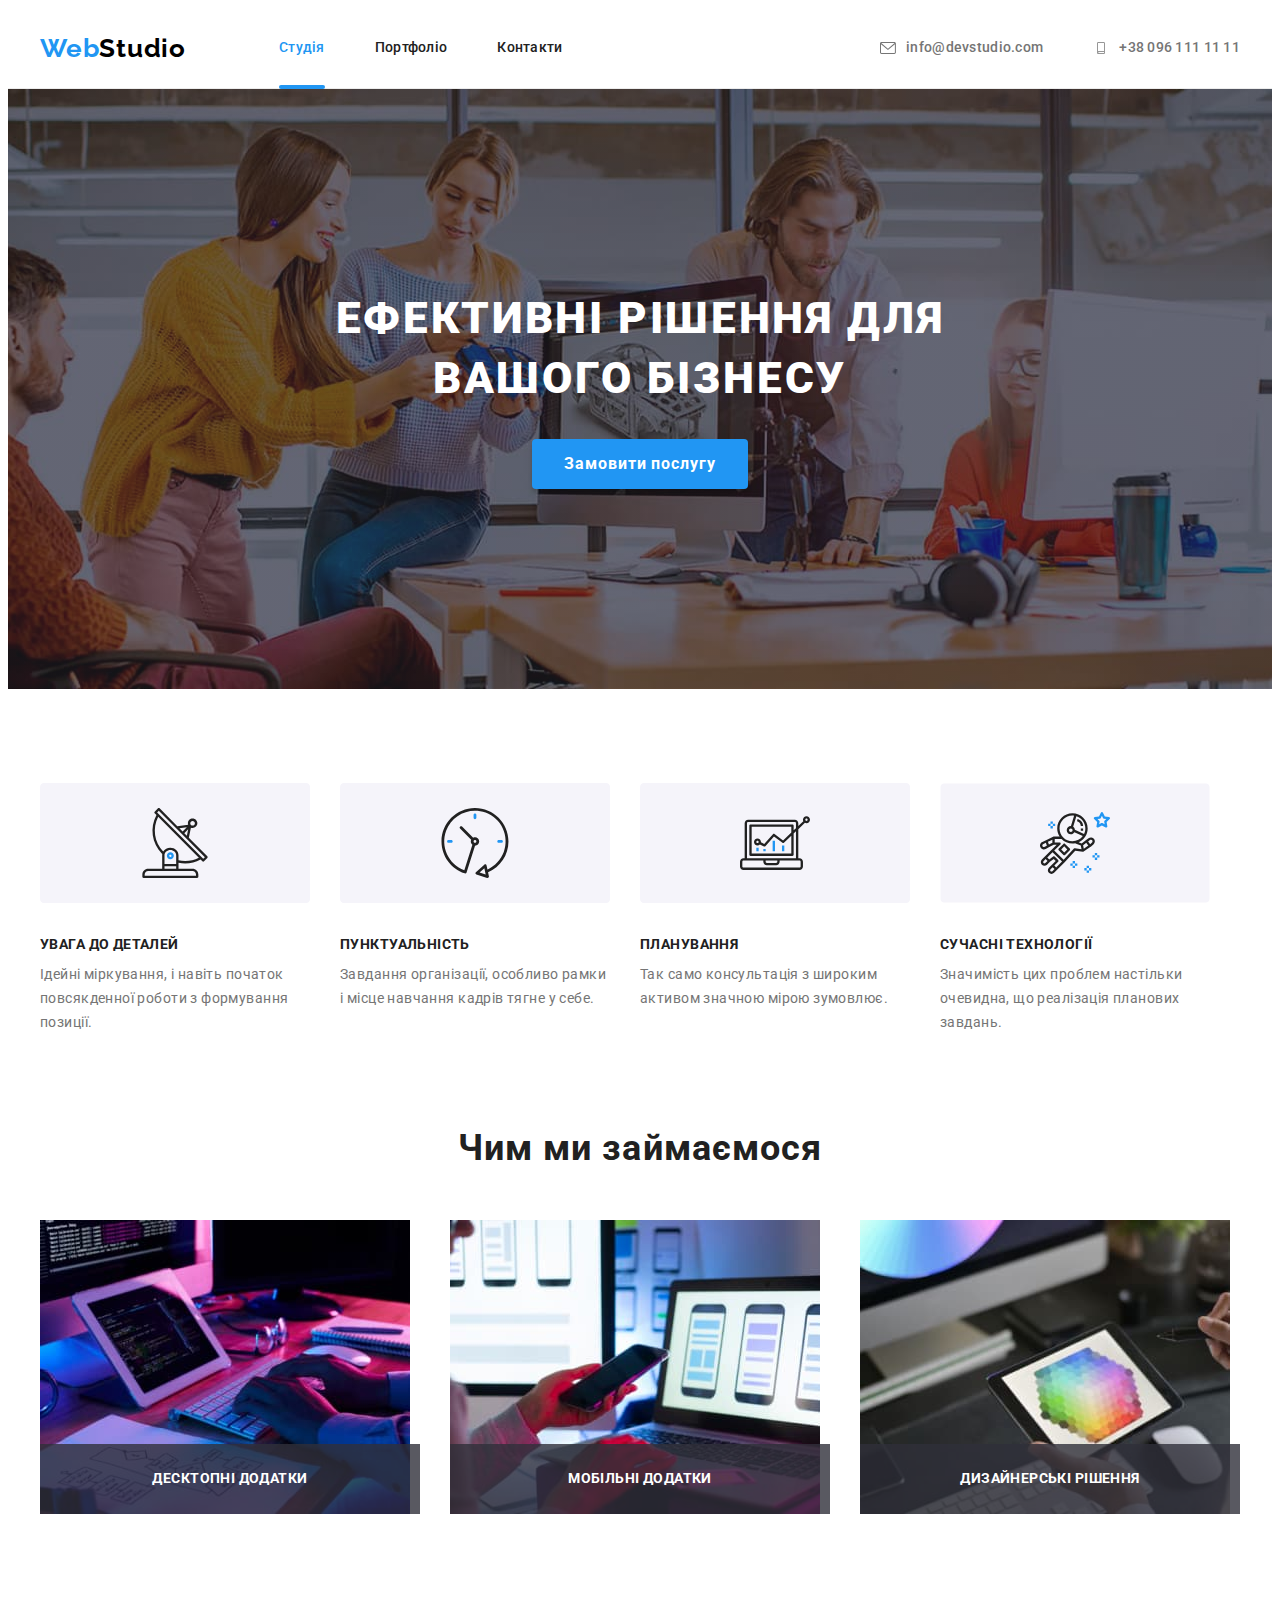
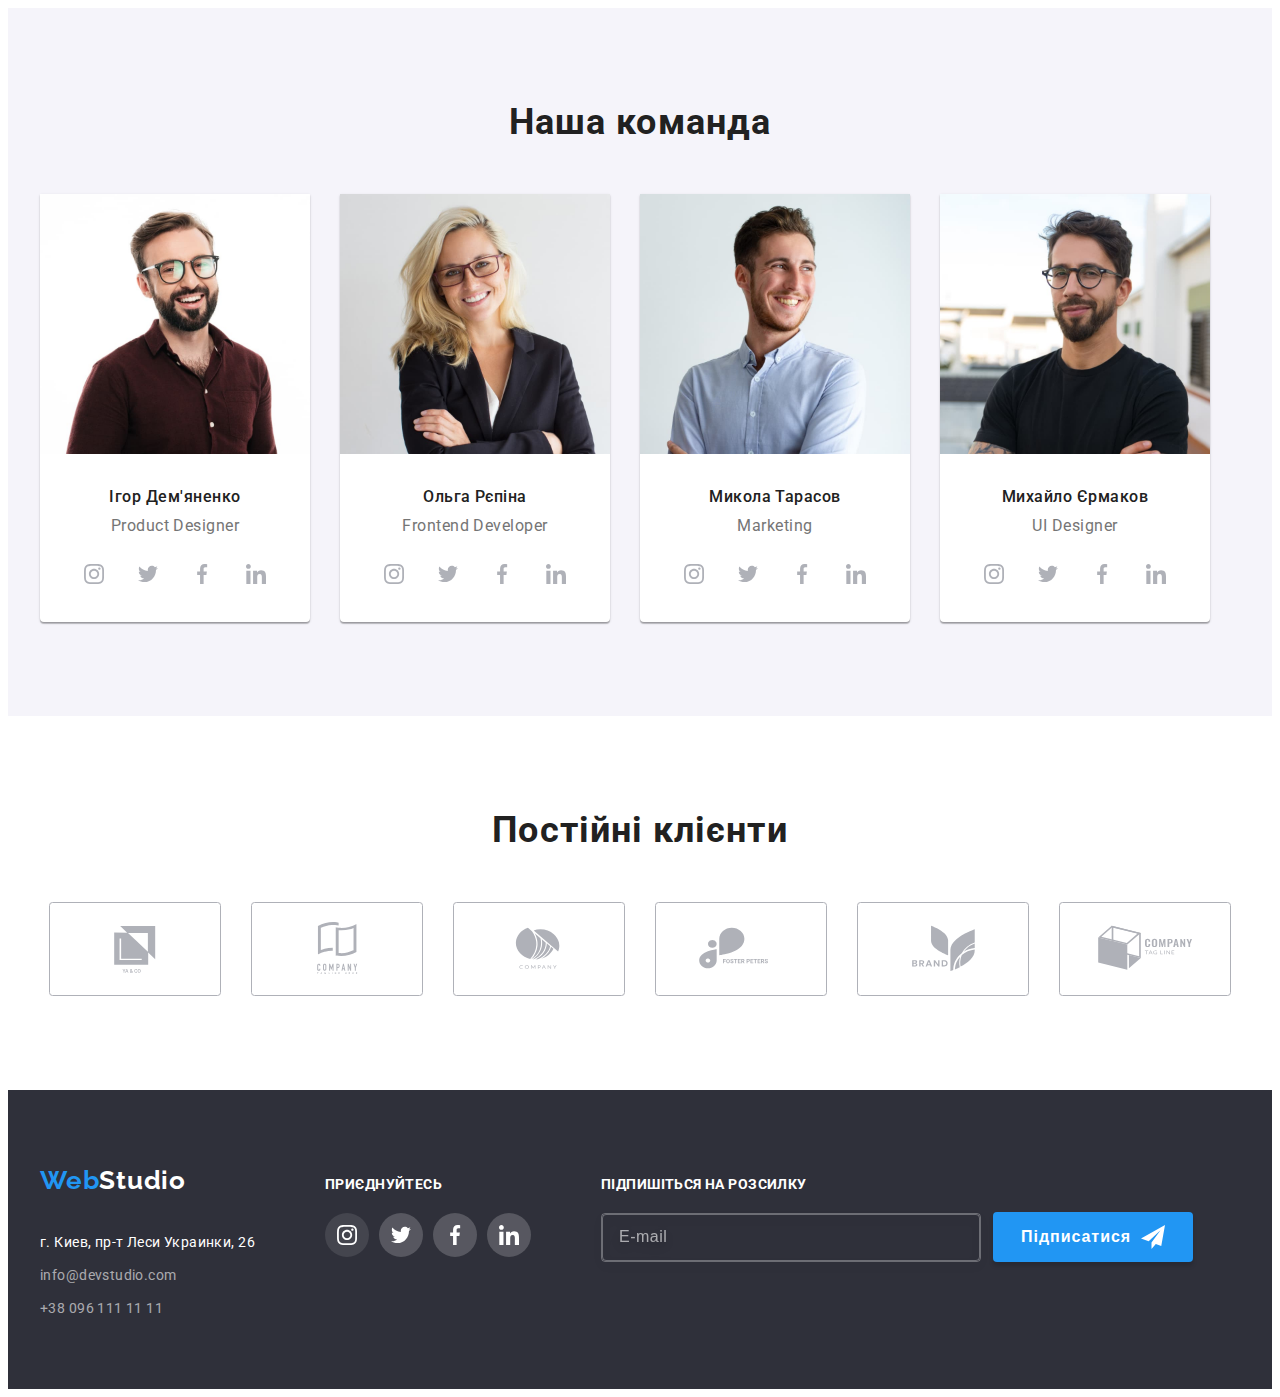
==== commit 70499a86: "bem index" ====
--- a/index.html
+++ b/index.html
@@ -25,35 +25,35 @@
   <body>
     <!-- Шапка сторінки -->
     <header class="header">
-      <div class="header-container container">
-        <nav class="site-nav">
+      <div class="header__container container">
+        <nav class="site__nav">
           <a class="logo" href="./index.html"
-            >Web<span class="accent">Studio</span>
+            >Web<span class="logo_part logo__part--dark">Studio</span>
           </a>
-          <ul class="site-nav list">
-            <li class="site-nav item">
-              <a href="./index.html" class="nav-link link current">Студія</a>
-            </li>
-            <li class="site-nav item">
-              <a href="./portfolio.html" class="nav-link link">Портфоліо</a>
-            </li>
-            <li class="site-nav item">
-              <a href="#" class="nav-link link">Контакти</a>
+          <ul class="menu list">
+            <li class="menu__item">
+              <a href="./index.html" class="menu__link link current">Студія</a>
+            </li>
+            <li class="menu__item">
+              <a href="./portfolio.html" class="menu__link link">Портфоліо</a>
+            </li>
+            <li class="menu__item">
+              <a href="#" class="menu__link link">Контакти</a>
             </li>
           </ul>
         </nav>
-        <ul class="auth-nav list">
-          <li class="auth-nav item">
-            <a href="mailto:info@devstudio.com" class="auth-link link">
-              <svg class="auth-icon" width="16" height="12">
+        <ul class="contacts contacts--pos list">
+          <li class="contacts__item">
+            <a href="mailto:info@devstudio.com" class="contacts__link link">
+              <svg class="contacts__icon" width="16" height="12">
                 <use href="./images/symbol-defs.svg#icon-envelope"></use>
               </svg>
               info@devstudio.com</a
             >
           </li>
-          <li class="auth-nav item">
-            <a href="tel:+380961111111" class="auth-link link"
-              ><svg class="auth-icon" width="16" height="12">
+          <li class="contacts__item">
+            <a href="tel:+380961111111" class="contacts__link link"
+              ><svg class="contacts__icon" width="16" height="12">
                 <use href="./images/symbol-defs.svg#icon-smartphone"></use>
               </svg>
               +38 096 111 11 11</a
@@ -65,51 +65,51 @@
     <main>
       <!-- Секція герой -->
       <section class="hero section">
-        <h1 class="hero-title">Ефективні рішення для вашого бізнесу</h1>
-        <button type="button" class="hero-btn" data-modal-open>
+        <h1 class="hero__title">Ефективні рішення для вашого бізнесу</h1>
+        <button type="button" class="hero__btn" data-modal-open>
           Замовити послугу
         </button>
       </section>
       <!-- Можливості студії -->
-      <section class="studio section">
+      <section class="section">
         <div class="container">
           <h2 class="visually-hidden">Презенцація можливостей студії</h2>
-          <ul class="studio-list list">
-            <li class="studio-item">
-              <svg class="studio-icon" width="270" height="120">
+          <ul class="studio list">
+            <li class="studio__item">
+              <svg class="studio__icon" width="270" height="120">
                 <use href="./images/symbol-defs.svg#icon-antena"></use>
               </svg>
-              <h3 class="studio-title">увага до деталей</h3>
-              <p class="studio-text">
+              <h3 class="studio__title">увага до деталей</h3>
+              <p class="studio__text">
                 Ідейні міркування, і навіть початок повсякденної роботи з
                 формування позиції.
               </p>
             </li>
-            <li class="studio-item">
-              <svg class="studio-icon" width="270" height="120">
+            <li class="studio__item">
+              <svg class="studio__icon" width="270" height="120">
                 <use href="./images/symbol-defs.svg#icon-clock"></use>
               </svg>
-              <h3 class="studio-title">пунктуальність</h3>
-              <p class="studio-text">
+              <h3 class="studio__title">пунктуальність</h3>
+              <p class="studio__text">
                 Завдання організації, особливо рамки і місце навчання кадрів
                 тягне у себе.
               </p>
             </li>
-            <li class="studio-item">
-              <svg class="studio-icon" width="270" height="120">
+            <li class="studio__item">
+              <svg class="studio__icon" width="270" height="120">
                 <use href="./images/symbol-defs.svg#icon-diagram"></use>
               </svg>
-              <h3 class="studio-title">планування</h3>
-              <p class="studio-text">
+              <h3 class="studio__title">планування</h3>
+              <p class="studio__text">
                 Так само консультація з широким активом значною мірою зумовлює.
               </p>
             </li>
-            <li class="studio-item">
-              <svg class="studio-icon" width="270" height="120">
+            <li class="studio__item">
+              <svg class="studio__icon" width="270" height="120">
                 <use href="./images/symbol-defs.svg#icon-astronaut"></use>
               </svg>
-              <h3 class="studio-title">сучасні технології</h3>
-              <p class="studio-text">
+              <h3 class="studio__title">сучасні технології</h3>
+              <p class="studio__text">
                 Значимість цих проблем настільки очевидна, що реалізація
                 планових завдань.
               </p>
@@ -118,276 +118,254 @@
         </div>
       </section>
       <!-- Приклади робіт -->
-      <section class="work-examp section">
+      <section class="examples section examples--section">
         <div class="container">
-          <h2 class="work-examp-title">Чим ми займаємося</h2>
-          <ul class="work-examp-list list">
-            <li class="work-examp-item">
-              <img
-                class="work-examp-img"
+          <h2 class="top__title top__title--position">Чим ми займаємося</h2>
+          <ul class="work-examp list">
+            <li class="work-examp__item">
+              <img
+                class="work-examp__img"
                 src="./images/img_1.jpg"
                 alt="Зображення рук на клавіатурі"
                 width="370"
               />
-              <p class="work-examp-text">Десктопні додатки</p>
-            </li>
-            <li class="work-examp-item">
-              <img
-                class="work-examp-img"
+              <p class="work-examp__text">Десктопні додатки</p>
+            </li>
+            <li class="work-examp__item">
+              <img
+                class="work-examp__img"
                 src="./images/img_2.jpg"
                 alt="Зображення смартфону та ноубуку на робочомі столі"
                 width="370"
               />
-              <p class="work-examp-text">Мобільні додатки</p>
-            </li>
-            <li class="work-examp-item">
-              <img
-                class="work-examp-img"
+              <p class="work-examp__text">Мобільні додатки</p>
+            </li>
+            <li class="work-examp__item">
+              <img
+                class="work-examp__img"
                 src="./images/img_3.jpg"
                 alt="Планшет у руках"
                 width="370"
               />
-              <p class="work-examp-text">Дизайнерські рішення</p>
+              <p class="work-examp__text">Дизайнерські рішення</p>
             </li>
           </ul>
         </div>
       </section>
       <!-- Команда -->
-      <section class="team section">
-        <h2 class="team-main-title">Наша команда</h2>
-        <div class="team-container container">
-          <ul class="team-list list">
-            <li class="team-item">
-              <img
-                class="img-foto"
+      <section class="team section team--color">
+        <h2 class="top__title top__title--position">Наша команда</h2>
+        <div class="team__container container">
+          <ul class="brigade list">
+            <li class="brigade__item">
+              <img
+                class="brigade__foto"
                 src="./images/img_people_1.jpg"
                 alt="Product Designer"
                 width="270"
               />
-              <h3 class="team-title">Ігор Дем'яненко</h3>
-              <p class="team-pos" lang="en">Product Designer</p>
-
-              <ul class="team-soc list">
-                <li class="team-soc-item">
-                  <a class="team-soc-link" href="">
-                    <svg class="team-soc-icon" width="20" height="20">
+              <h3 class="brigade__title">Ігор Дем'яненко</h3>
+              <p class="brigade__pos" lang="en">Product Designer</p>
+
+              <ul class="social list">
+                <li class="social__item">
+                  <a class="social__link" href="">
+                    <svg class="social__icon" width="20" height="20">
                       <use href="./images/symbol-defs.svg#icon-instagram"></use>
                     </svg>
                   </a>
                 </li>
-                <li class="team-soc-item">
-                  <a class="team-soc-link" href="">
-                    <svg class="team-soc-icon" width="20" height="20">
+                <li class="social__item">
+                  <a class="social__link" href="">
+                    <svg class="social__icon" width="20" height="20">
                       <use href="./images/symbol-defs.svg#icon-twitter"></use>
                     </svg>
                   </a>
                 </li>
-                <li class="team-soc-item">
-                  <a class="team-soc-link" href="">
-                    <svg class="team-soc-icon" width="20" height="20">
+                <li class="social__item">
+                  <a class="social__link" href="">
+                    <svg class="social__icon" width="20" height="20">
                       <use href="./images/symbol-defs.svg#icon-facebook"></use>
                     </svg>
                   </a>
                 </li>
-                <li class="team-soc-item">
-                  <a class="team-soc-link" href="">
-                    <svg class="team-soc-icon" width="20" height="20">
+                <li class="social__item">
+                  <a class="social__link" href="">
+                    <svg class="social__icon" width="20" height="20">
                       <use href="./images/symbol-defs.svg#icon-linkedin"></use>
                     </svg>
                   </a>
                 </li>
               </ul>
             </li>
-            <li class="team-item">
-              <img
-                class="img-foto"
+            <li class="brigade__item">
+              <img
+                class="brigade__foto"
                 src="./images/img_people_2.jpg"
                 alt="Ольга Рєпіна"
                 width="270"
               />
-              <h3 class="team-title">Ольга Рєпіна</h3>
-              <p class="team-pos" lang="en">Frontend Developer</p>
-              <div class="team-soc">
-                <ul class="team-soc list">
-                  <li class="team-soc-item">
-                    <a class="team-soc-link" href="">
-                      <svg class="team-soc-icon" width="20" height="20">
-                        <use
-                          href="./images/symbol-defs.svg#icon-instagram"
-                        ></use>
-                      </svg>
-                    </a>
-                  </li>
-                  <li class="team-soc-item">
-                    <a class="team-soc-link" href="">
-                      <svg class="team-soc-icon" width="20" height="20">
-                        <use href="./images/symbol-defs.svg#icon-twitter"></use>
-                      </svg>
-                    </a>
-                  </li>
-                  <li class="team-soc-item">
-                    <a class="team-soc-link" href="">
-                      <svg class="team-soc-icon" width="20" height="20">
-                        <use
-                          href="./images/symbol-defs.svg#icon-facebook"
-                        ></use>
-                      </svg>
-                    </a>
-                  </li>
-                  <li class="team-soc-item">
-                    <a class="team-soc-link" href="">
-                      <svg class="team-soc-icon" width="20" height="20">
-                        <use
-                          href="./images/symbol-defs.svg#icon-linkedin"
-                        ></use>
-                      </svg>
-                    </a>
-                  </li>
-                </ul>
-              </div>
-            </li>
-            <li class="team-item">
-              <img
-                class="img-foto"
+              <h3 class="brigade__title">Ольга Рєпіна</h3>
+              <p class="brigade__pos" lang="en">Frontend Developer</p>
+              <ul class="social list">
+                <li class="social__item">
+                  <a class="social__link" href="">
+                    <svg class="social__icon" width="20" height="20">
+                      <use href="./images/symbol-defs.svg#icon-instagram"></use>
+                    </svg>
+                  </a>
+                </li>
+                <li class="social__item">
+                  <a class="social__link" href="">
+                    <svg class="social__icon" width="20" height="20">
+                      <use href="./images/symbol-defs.svg#icon-twitter"></use>
+                    </svg>
+                  </a>
+                </li>
+                <li class="social__item">
+                  <a class="social__link" href="">
+                    <svg class="social__icon" width="20" height="20">
+                      <use href="./images/symbol-defs.svg#icon-facebook"></use>
+                    </svg>
+                  </a>
+                </li>
+                <li class="social__item">
+                  <a class="social__link" href="">
+                    <svg class="social__icon" width="20" height="20">
+                      <use href="./images/symbol-defs.svg#icon-linkedin"></use>
+                    </svg>
+                  </a>
+                </li>
+              </ul>
+            </li>
+            <li class="brigade__item">
+              <img
+                class="brigade__foto"
                 src="./images/img_people_3.jpg"
                 alt="Микола Тарасов"
                 width="270"
               />
-              <h3 class="team-title">Микола Тарасов</h3>
-              <p class="team-pos" lang="en">Marketing</p>
-              <div class="team-soc">
-                <ul class="team-soc list">
-                  <li class="team-soc-item">
-                    <a class="team-soc-link" href="">
-                      <svg class="team-soc-icon" width="20" height="20">
-                        <use
-                          href="./images/symbol-defs.svg#icon-instagram"
-                        ></use>
-                      </svg>
-                    </a>
-                  </li>
-                  <li class="team-soc-item">
-                    <a class="team-soc-link" href="">
-                      <svg class="team-soc-icon" width="20" height="20">
-                        <use href="./images/symbol-defs.svg#icon-twitter"></use>
-                      </svg>
-                    </a>
-                  </li>
-                  <li class="team-soc-item">
-                    <a class="team-soc-link" href="">
-                      <svg class="team-soc-icon" width="20" height="20">
-                        <use
-                          href="./images/symbol-defs.svg#icon-facebook"
-                        ></use>
-                      </svg>
-                    </a>
-                  </li>
-                  <li class="team-soc-item">
-                    <a class="team-soc-link" href="">
-                      <svg class="team-soc-icon" width="20" height="20">
-                        <use
-                          href="./images/symbol-defs.svg#icon-linkedin"
-                        ></use>
-                      </svg>
-                    </a>
-                  </li>
-                </ul>
-              </div>
-            </li>
-            <li class="team-item">
-              <img
-                class="img-foto"
+              <h3 class="brigade__title">Микола Тарасов</h3>
+              <p class="brigade__pos" lang="en">Marketing</p>
+
+              <ul class="social list">
+                <li class="social__item">
+                  <a class="social__link" href="">
+                    <svg class="social__icon" width="20" height="20">
+                      <use href="./images/symbol-defs.svg#icon-instagram"></use>
+                    </svg>
+                  </a>
+                </li>
+                <li class="social__item">
+                  <a class="social__link" href="">
+                    <svg class="social__icon" width="20" height="20">
+                      <use href="./images/symbol-defs.svg#icon-twitter"></use>
+                    </svg>
+                  </a>
+                </li>
+                <li class="social__item">
+                  <a class="social__link" href="">
+                    <svg class="social__icon" width="20" height="20">
+                      <use href="./images/symbol-defs.svg#icon-facebook"></use>
+                    </svg>
+                  </a>
+                </li>
+                <li class="social__item">
+                  <a class="social__link" href="">
+                    <svg class="social__icon" width="20" height="20">
+                      <use href="./images/symbol-defs.svg#icon-linkedin"></use>
+                    </svg>
+                  </a>
+                </li>
+              </ul>
+            </li>
+            <li class="brigade__item">
+              <img
+                class="brigade__foto"
                 src="./images/img_people_4.jpg"
                 alt="Михайло Єрмаков"
                 width="270"
               />
-              <h3 class="team-title">Михайло Єрмаков</h3>
-              <p class="team-pos" lang="en">UI Designer</p>
-              <div class="team-soc">
-                <ul class="team-soc list">
-                  <li class="team-soc-item">
-                    <a class="team-soc-link" href="">
-                      <svg class="team-soc-icon" width="20" height="20">
-                        <use
-                          href="./images/symbol-defs.svg#icon-instagram"
-                        ></use>
-                      </svg>
-                    </a>
-                  </li>
-                  <li class="team-soc-item">
-                    <a class="team-soc-link" href="">
-                      <svg class="team-soc-icon" width="20" height="20">
-                        <use href="./images/symbol-defs.svg#icon-twitter"></use>
-                      </svg>
-                    </a>
-                  </li>
-                  <li class="team-soc-item">
-                    <a class="team-soc-link" href="">
-                      <svg class="team-soc-icon" width="20" height="20">
-                        <use
-                          href="./images/symbol-defs.svg#icon-facebook"
-                        ></use>
-                      </svg>
-                    </a>
-                  </li>
-                  <li class="team-soc-item">
-                    <a class="team-soc-link" href="">
-                      <svg class="team-soc-icon" width="20" height="20">
-                        <use
-                          href="./images/symbol-defs.svg#icon-linkedin"
-                        ></use>
-                      </svg>
-                    </a>
-                  </li>
-                </ul>
-              </div>
+              <h3 class="brigade__title">Михайло Єрмаков</h3>
+              <p class="brigade__pos" lang="en">UI Designer</p>
+
+              <ul class="social list">
+                <li class="social__item">
+                  <a class="social__link" href="">
+                    <svg class="social__icon" width="20" height="20">
+                      <use href="./images/symbol-defs.svg#icon-instagram"></use>
+                    </svg>
+                  </a>
+                </li>
+                <li class="social__item">
+                  <a class="social__link" href="">
+                    <svg class="social__icon" width="20" height="20">
+                      <use href="./images/symbol-defs.svg#icon-twitter"></use>
+                    </svg>
+                  </a>
+                </li>
+                <li class="social__item">
+                  <a class="social__link" href="">
+                    <svg class="social__icon" width="20" height="20">
+                      <use href="./images/symbol-defs.svg#icon-facebook"></use>
+                    </svg>
+                  </a>
+                </li>
+                <li class="social__item">
+                  <a class="social__link" href="">
+                    <svg class="social__icon" width="20" height="20">
+                      <use href="./images/symbol-defs.svg#icon-linkedin"></use>
+                    </svg>
+                  </a>
+                </li>
+              </ul>
             </li>
           </ul>
         </div>
       </section>
       <!-- Постійні клієнти -->
-      <section class="regular-customers section">
-        <div class="customers container">
-          <h2 class="customers-title">Постійні клієнти</h2>
-          <ul class="customers-list list">
-            <li class="customers-item">
-              <a class="customers-link link" href="">
-                <svg class="customers-icon" width="170" height="92">
+      <section class="section">
+        <div class="container">
+          <h2 class="top__title top__title--position">Постійні клієнти</h2>
+          <ul class="customers list">
+            <li class="customers__item">
+              <a class="customers__link link" href="">
+                <svg class="customers__icon" width="170" height="92">
                   <use href="./images/symbol-defs.svg#icon-client-1"></use>
                 </svg>
               </a>
             </li>
-            <li class="customers-item">
-              <a class="customers-link link" href="">
-                <svg class="customers-icon" width="170" height="92">
+            <li class="customers__item">
+              <a class="customers__link link" href="">
+                <svg class="customers__icon" width="170" height="92">
                   <use href="./images/symbol-defs.svg#icon-client-2"></use>
                 </svg>
               </a>
             </li>
-            <li class="customers-item">
-              <a class="customers-link link" href="">
-                <svg class="customers-icon" width="170" height="92">
+            <li class="customers__item">
+              <a class="customers__link link" href="">
+                <svg class="customers__icon" width="170" height="92">
                   <use href="./images/symbol-defs.svg#icon-client-3"></use>
                 </svg>
               </a>
             </li>
-            <li class="customers-item">
-              <a class="customers-link link" href="">
-                <svg class="customers-icon" width="170" height="92">
+            <li class="customers__item">
+              <a class="customers__link link" href="">
+                <svg class="customers__icon" width="170" height="92">
                   <use href="./images/symbol-defs.svg#icon-client-4"></use>
                 </svg>
               </a>
             </li>
-            <li class="customers-item">
-              <a class="customers-link link" href="">
-                <svg class="customers-icon" width="170" height="92">
+            <li class="customers__item">
+              <a class="customers__link link" href="">
+                <svg class="customers__icon" width="170" height="92">
                   <use href="./images/symbol-defs.svg#icon-client-5"></use>
                 </svg>
               </a>
             </li>
-            <li class="customers-item">
-              <a class="customers-link link" href="">
-                <svg class="customers-icon" width="170" height="92">
+            <li class="customers__item">
+              <a class="customers__link link" href="">
+                <svg class="customers__icon" width="170" height="92">
                   <use href="./images/symbol-defs.svg#icon-client-6"></use>
                 </svg>
               </a>
@@ -398,32 +376,33 @@
     </main>
 
     <!-- Футер -->
-    <footer class="footer section">
-      <div class="footer-container container">
-        <div class="footer-data">
-          <a class="footer-logo" href="./index.html"
-            >Web<span class="accent-footer">Studio</span>
+    <footer class="footer footer--section">
+      <div class="footer__container container">
+        <div class="kontakty">
+          <a class="logo kontakty__logo" href="./index.html"
+            >Web<span class="logo__part logo__part--light">Studio</span>
           </a>
 
-          <!-- <a href="./index.html">Web <span>Studio</span> </a> -->
-          <address class="footer-data">
-            <ul class="footer-list list">
-              <li class="footer-item">
+          <address class="adress">
+            <ul class="company-data list">
+              <li class="company-data__item">
                 <a
-                  class="footer-adres link"
+                  class="company-data__adres link"
                   href="https://goo.gl/maps/CPtrU1FHBa2aNyZL9"
                   target="_blank"
                   rel="noopener noreferrer nofollow"
                   >г. Киев, пр-т Леси Украинки, 26</a
                 >
               </li>
-              <li class="footer-item">
-                <a class="footer-nav link" href="mailto:info@devstudio.com"
+              <li class="company-data__item">
+                <a
+                  class="company-data__nav link"
+                  href="mailto:info@devstudio.com"
                   >info@devstudio.com</a
                 >
               </li>
-              <li class="footer-item">
-                <a class="footer-nav link" href="tel:+380961111111"
+              <li class="company-data__item">
+                <a class="company-data__nav link" href="tel:+380961111111"
                   >+38 096 111 11 11</a
                 >
               </li>
--- a/css/main.min.css
+++ b/css/main.min.css
@@ -1 +1 @@
-.list{list-style:none;margin:0;padding:0}.link{text-decoration:none;font-style:normal;margin:0;padding:0}p,h1,h2,h3,h4,h5,h6{margin:0}ul,ol{margin:0;padding-left:0}:root{--text-nav-link-color: #212121;--text-nav-link-hover-color: #2196f3;--auth-link-color: #757575;--hero-title-color: #ffffff;--hero-btn-hover-background-color: #188ce8;--team-background-color: #f5f4fa;--footer-nav-color: rgba(255, 255, 255, 0.6);--accent-color: #000000;--hero-bacground-color: #2f303a;--header-border_bottom-color: #ececec;--portfolio-border-color: #eeeeee;--customer-link-color: #afb1b8;--work-examp-before-background: rgba(47, 48, 58, 0.8);--transition-duration: 250ms cubic-bezier(0.4, 0, 0.2, 1)}.container{width:1200px;padding-left:15px;padding-right:15px;margin:0 auto}.section{padding-top:94px;padding-bottom:94px}body{font-family:"Roboto",sans-serif;color:#212121;background:#fff}.logo,.accent{text-decoration:none}input,textarea{outline:rgba(0,0,0,0)}.visually-hidden{position:absolute;white-space:nowrap;width:1px;height:1px;overflow:hidden;border:0;padding:0;clip:rect(0 0 0 0);-webkit-clip-path:inset(50%);clip-path:inset(50%);margin:-1px}.header{border-bottom:1px solid var(--header-border_bottom-color)}.header-container{display:-webkit-box;display:-ms-flexbox;display:flex}.logo{display:inline-block;font-family:"Raleway";font-style:normal;font-weight:700;font-size:26px;line-height:1.19;letter-spacing:.03em;color:var(--text-nav-link-hover-color);padding-top:25px;padding-bottom:24px}.accent{display:inline-block;font-family:"Raleway";font-style:normal;font-weight:700;font-size:26px;line-height:1.19;letter-spacing:.03em;color:var(--accent-color);margin-right:93px}.site-nav{display:-webkit-box;display:-ms-flexbox;display:flex;-webkit-box-align:center;-ms-flex-align:center;align-items:center;gap:50px}.nav-link{position:relative;-webkit-transition:color var(--transition-duration);transition:color var(--transition-duration);display:block;-webkit-box-align:center;-ms-flex-align:center;align-items:center;text-align:center;padding-top:32px;padding-bottom:32px;font-weight:500;font-style:normal;font-size:14px;line-height:1.14;letter-spacing:.02em;color:var(--text-nav-link-color)}.nav-link.current::after{position:absolute;left:0;bottom:-1px;content:"";width:100%;height:4px;border-radius:2px;background-color:var(--text-nav-link-hover-color)}.nav-link:hover,.nav-link:focus{color:var(--text-nav-link-hover-color)}.site-nav .link.current{color:var(--text-nav-link-hover-color)}.auth-icon{margin-right:10px}.auth-nav{display:-webkit-box;display:-ms-flexbox;display:flex;-webkit-box-align:center;-ms-flex-align:center;align-items:center;margin-left:auto}.auth-nav .item+.item{margin-left:50px}.auth-link{-webkit-transition:color var(--transition-duration);transition:color var(--transition-duration);display:-webkit-box;display:-ms-flexbox;display:flex;-webkit-box-align:center;-ms-flex-align:center;align-items:center;font-style:normal;font-weight:500;font-size:14px;line-height:1.14;letter-spacing:.02em;color:var(--auth-link-color);padding-top:32px;padding-bottom:32px}.auth-icon{fill:currentColor}.auth-link:hover,.auth-link:focus{color:var(--text-nav-link-hover-color)}.hero{margin:0 auto;max-width:1600px;text-align:center;padding-top:200px;padding-bottom:200px;background:var(--hero-bacground-color);background-image:-webkit-gradient(linear, left top, left bottom, from(rgba(47, 48, 58, 0.4)), to(rgba(47, 48, 58, 0.4))),url(../images/img-hero.jpg);background-image:linear-gradient(rgba(47, 48, 58, 0.4), rgba(47, 48, 58, 0.4)),url(../images/img-hero.jpg);background-repeat:no-repeat;background-position:center;background-size:cover}.hero-title{font-weight:900;font-size:44px;line-height:1.36;text-align:center;letter-spacing:.06em;text-transform:uppercase;color:var(--hero-title-color);max-width:696px;margin:0 auto 30px auto}.hero-btn{display:block;-webkit-transition:background-color var(--transition-duration);transition:background-color var(--transition-duration);font-family:Roboto,sans-serif;font-style:normal;font-weight:700;font-size:16px;line-height:1.88;text-align:center;letter-spacing:.06em;color:var(--hero-title-color);background-color:var(--text-nav-link-hover-color);cursor:pointer;border-radius:4px;border:none;padding:10px 32px;margin:0 auto;-webkit-box-shadow:0px 4px 4px rgba(0,0,0,.15);box-shadow:0px 4px 4px rgba(0,0,0,.15)}.hero-btn:hover,.hero-btn:focus{background-color:var(--hero-btn-hover-background-color)}.studio-title{font-weight:700;font-size:14px;line-height:1.14;letter-spacing:.03em;text-transform:uppercase;margin-bottom:10px}.studio-list{display:-webkit-box;display:-ms-flexbox;display:flex;gap:30px}.studio-icon{margin-bottom:30px}.studio-text{max-width:270px;font-weight:400;font-size:14px;line-height:1.71;letter-spacing:.03em;color:var(--auth-link-color)}.work-examp{padding-top:0;padding-bottom:94px}.work-examp-title{font-weight:700;font-size:36px;line-height:1.16;text-align:center;letter-spacing:.03em;margin-bottom:50px}.work-examp-list{display:-webkit-box;display:-ms-flexbox;display:flex;gap:30px}.work-examp-item{position:relative;width:calc((100% - 60px)/3)}.work-examp-item::before{position:absolute;content:"";width:100%;min-height:70px;bottom:0%;background-color:var(--work-examp-before-background)}.work-examp-img{display:block}.work-examp-text{position:absolute;left:50%;bottom:0%;-webkit-transform:translate(-50%, 0);transform:translate(-50%, 0);font-weight:700;font-size:14px;line-height:1.14;letter-spacing:.03em;text-transform:uppercase;color:var(--hero-title-color);padding-bottom:27px}.team{background:var(--team-background-color)}.team-container{display:-webkit-box;display:-ms-flexbox;display:flex;max-height:428px}.team-main-title{text-align:center;font-weight:700;font-size:36px;line-height:1.16;letter-spacing:.03em;margin-bottom:50px}.team-item{background-color:var(--hero-title-color);width:calc((100% - 90px)/4)}.img-foto{margin-bottom:30px}.team-title{font-weight:500;font-size:16px;line-height:1.18;text-align:center;letter-spacing:.03em;margin-bottom:10px}.team-list{display:-webkit-box;display:-ms-flexbox;display:flex;gap:30px}.team-item{-webkit-box-shadow:0px 1px 3px rgba(0,0,0,.12),0px 1px 1px rgba(0,0,0,.14),0px 2px 1px rgba(0,0,0,.2);box-shadow:0px 1px 3px rgba(0,0,0,.12),0px 1px 1px rgba(0,0,0,.14),0px 2px 1px rgba(0,0,0,.2);border-radius:0px 0px 4px 4px}.team-pos{font-weight:400;font-size:16px;line-height:1.18;text-align:center;letter-spacing:.03em;color:var(--auth-link-color);padding-bottom:16px}.team-soc{display:-webkit-box;display:-ms-flexbox;display:flex;-webkit-box-pack:center;-ms-flex-pack:center;justify-content:center;-webkit-box-align:center;-ms-flex-align:center;align-items:center;gap:10px;margin-bottom:30px}.team-soc-link{-webkit-transition:color var(--transition-duration),fill var(--transition-duration),background-color var(--transition-duration);transition:color var(--transition-duration),fill var(--transition-duration),background-color var(--transition-duration);width:44px;height:44px;border-radius:50%;display:-webkit-box;display:-ms-flexbox;display:flex;-webkit-box-align:center;-ms-flex-align:center;align-items:center;-webkit-box-pack:center;-ms-flex-pack:center;justify-content:center;color:#afb1b8}.team-soc-icon{fill:currentColor}.team-soc-link:hover,.team-soc-link:focus{background-color:#2196f3;color:var(--hero-title-color)}.customers-title{display:block;font-weight:700;font-size:36px;line-height:1.16;text-align:center;letter-spacing:.03em;color:var(--text-nav-link-color);margin-bottom:50px}.customers-list{display:-webkit-box;display:-ms-flexbox;display:flex;-webkit-box-pack:center;-ms-flex-pack:center;justify-content:center;-webkit-box-align:center;-ms-flex-align:center;align-items:center;gap:30px}.customers-link{display:-webkit-box;display:-ms-flexbox;display:flex;-webkit-transition:color var(--transition-duration),border var(--transition-duration);transition:color var(--transition-duration),border var(--transition-duration);color:var(--customer-link-color);border:1px solid var(--customer-link-color);border-radius:3.5px}.customers-icon{fill:currentColor}.customers-link:hover,.customers-link:focus{color:var(--text-nav-link-hover-color);border:1px solid var(--text-nav-link-hover-color)}.footer{padding-top:60px;padding-bottom:60px;background:var(--hero-bacground-color)}.footer-container{display:-webkit-box;display:-ms-flexbox;display:flex;gap:70px;-webkit-box-align:baseline;-ms-flex-align:baseline;align-items:baseline}.footer-logo{text-decoration:none;display:inline-block;font-family:"Raleway";font-style:normal;font-weight:700;font-size:26px;line-height:31px;letter-spacing:.03em;color:var(--text-nav-link-hover-color);margin-bottom:20px}.accent-footer{display:inline-block;font-family:"Raleway";font-style:normal;font-weight:700;font-size:26px;line-height:1.19;letter-spacing:.03em;color:var(--hero-title-color)}.footer-adres{-webkit-transition:color var(--transition-duration);transition:color var(--transition-duration);display:inline-block;font-weight:400;font-style:normal;font-size:14px;line-height:1.71;letter-spacing:.03em;color:var(--hero-title-color);margin-bottom:9px}.footer-adres:hover,.footer-adres:focus{color:var(--text-nav-link-hover-color)}.footer-nav{-webkit-transition:color var(--transition-duration);transition:color var(--transition-duration);display:inline-block;text-decoration:none;font-weight:400;font-size:14px;line-height:1.71;letter-spacing:.03em;color:var(--footer-nav-color);margin-bottom:9px}.footer-nav:hover,.footer-nav:focus{color:var(--text-nav-link-hover-color)}.footer-soc-title{display:inline-block;font-weight:700;font-size:14px;line-height:1.14;letter-spacing:.03em;text-transform:uppercase;color:var(--hero-title-color);margin-bottom:20px}.footer-soc-list{display:-webkit-box;display:-ms-flexbox;display:flex;-webkit-box-align:center;-ms-flex-align:center;align-items:center;-webkit-box-pack:center;-ms-flex-pack:center;justify-content:center;gap:10px}.footer-soc-link{-webkit-transition:background-color var(--transition-duration);transition:background-color var(--transition-duration);width:44px;height:44px;border-radius:50%;display:-webkit-box;display:-ms-flexbox;display:flex;-webkit-box-align:center;-ms-flex-align:center;align-items:center;-webkit-box-pack:center;-ms-flex-pack:center;justify-content:center;color:var(--hero-title-color);background-color:rgba(255,255,255,.1)}.footer-soc-icon{fill:currentColor}.footer-soc-link:hover,.footer-soc-link:focus{background-color:#2196f3}.backdrop{position:fixed;top:0;width:100%;height:100%;background-color:rgba(0,0,0,.2);-webkit-transition:opacity var(--transition-duration),visibility var(--transition-duration);transition:opacity var(--transition-duration),visibility var(--transition-duration)}.modal{width:528px;min-height:581px;background-color:var(--hero-title-color);position:absolute;top:50%;left:50%;-webkit-box-shadow:0px 1px 3px rgba(0,0,0,.12),0px 1px 1px rgba(0,0,0,.14),0px 2px 1px rgba(0,0,0,.2);box-shadow:0px 1px 3px rgba(0,0,0,.12),0px 1px 1px rgba(0,0,0,.14),0px 2px 1px rgba(0,0,0,.2);border-radius:4px;-webkit-transform:translate(-50%, -50%) scaleY(1);transform:translate(-50%, -50%) scaleY(1);-webkit-transition:-webkit-transform var(--transition-duration);transition:-webkit-transform var(--transition-duration);transition:transform var(--transition-duration);transition:transform var(--transition-duration), -webkit-transform var(--transition-duration);padding:40px}.backdrop.is-hidden .modal{-webkit-transform:translate(-50%, -50%) scaleY(0);transform:translate(-50%, -50%) scaleY(0)}.modal-form{position:relative;width:448px;margin-left:auto;margin-right:auto}.form-field{position:relative;display:-webkit-box;display:-ms-flexbox;display:flex;-webkit-box-orient:vertical;-webkit-box-direction:normal;-ms-flex-direction:column;flex-direction:column;gap:4px;margin-bottom:10px;border:none}.input-text{width:100%;padding-left:40px;padding-top:11px;padding-bottom:11px;border:1px solid rgba(33,33,33,.2);border-radius:4px}.form-field:focus-within .modal-form-icon{fill:var(--text-nav-link-hover-color)}.form-field:focus-within .input-text{border-color:#2196f3}.modal-form-title{font-weight:700;font-size:20px;line-height:1.15;text-align:center;letter-spacing:.03em;color:var(--text-nav-link-color);margin-bottom:12px}.modal-form-icon{position:absolute;top:50%;left:12px;fill:currentColor}.coment-field{width:100%;height:120px;padding:12px 16px;font-size:12px;line-height:1.16;resize:none;border:1px solid rgba(33,33,33,.2);border-radius:4px;margin-bottom:20px}.form-field:focus-within .coment-field{border-color:#2196f3}.label-text{font-size:12px;line-height:1.16;letter-spacing:.01em;color:var(--auth-link-color)}.coment-field::-webkit-input-placeholder{font-size:12px;line-height:1.16;letter-spacing:.01em;color:rgba(117,117,117,.5)}.coment-field::-moz-placeholder{font-size:12px;line-height:1.16;letter-spacing:.01em;color:rgba(117,117,117,.5)}.coment-field:-ms-input-placeholder{font-size:12px;line-height:1.16;letter-spacing:.01em;color:rgba(117,117,117,.5)}.coment-field::-ms-input-placeholder{font-size:12px;line-height:1.16;letter-spacing:.01em;color:rgba(117,117,117,.5)}.label-text,.coment-field::placeholder{font-size:12px;line-height:1.16;letter-spacing:.01em;color:rgba(117,117,117,.5)}.terms{display:-webkit-box;display:-ms-flexbox;display:flex;margin-bottom:30px;gap:7px;-webkit-box-align:center;-ms-flex-align:center;align-items:center;color:var(--auth-link-color)}.checkbox-icon{display:inline-block;margin-left:12px;width:16px;height:15px;border:2px solid var(--text-nav-link-color);border-radius:4px}.checkbox:checked+.checkbox-icon{background-color:var(--text-nav-link-hover-color);background-image:url(..//images/checkbox.svg);background-repeat:no-repeat;background-size:contain;background-origin:content-box;border-color:rgba(0,0,0,0)}.checkbox{position:absolute;width:1px;height:1px;margin:-1px;border:0;padding:0;clip:rect(0 0 0 0);overflow:hidden}.terms-link{display:block;font-size:14px;line-height:1.71;letter-spacing:.03em;-webkit-text-decoration-line:underline;text-decoration-line:underline;color:var(--text-nav-link-hover-color)}.modal-form-btn{display:block;margin-left:auto;margin-right:auto;font-weight:700;font-size:16px;line-height:1.88;letter-spacing:.06em;color:var(--hero-title-color);padding:10px 28px;border:none;background:var(--text-nav-link-hover-color);-webkit-box-shadow:0px 4px 4px rgba(0,0,0,.15);box-shadow:0px 4px 4px rgba(0,0,0,.15);border-radius:4px;cursor:pointer}.modal-btn{width:30px;height:30px;border:1px solid rgba(0,0,0,.1);border-radius:50%;background-color:rgba(0,0,0,0);position:absolute;right:8px;top:8px;display:-webkit-box;display:-ms-flexbox;display:flex;-webkit-box-align:center;-ms-flex-align:center;align-items:center;-webkit-box-pack:center;-ms-flex-pack:center;justify-content:center;padding:0;cursor:pointer;fill:currentColor}.modal-btn:hover,.modal-btn:focus{fill:var(--text-nav-link-hover-color)}.is-hidden{opacity:0;visibility:hidden;pointer-events:none}.footer-form{display:-webkit-box;display:-ms-flexbox;display:flex;gap:12px}.footer-form-field{display:-webkit-box;display:-ms-flexbox;display:flex;-webkit-box-orient:vertical;-webkit-box-direction:normal;-ms-flex-direction:column;flex-direction:column;gap:20px}.footer-form-text{font-weight:700;font-size:14px;line-height:1.14;letter-spacing:.03em;text-transform:uppercase;color:var(--hero-title-color)}.footer-form-label{border:1px solid rgba(255,255,255,.3);-webkit-filter:drop-shadow(0px 4px 4px rgba(0, 0, 0, 0.15));filter:drop-shadow(0px 4px 4px rgba(0, 0, 0, 0.15));border-radius:4px}.footer-form-input{border:1px solid rgba(255,255,255,.3);-webkit-filter:drop-shadow(0px 4px 4px rgba(0, 0, 0, 0.15));filter:drop-shadow(0px 4px 4px rgba(0, 0, 0, 0.15));border-radius:4px;min-width:358px;color:var(--hero-title-color);padding-left:16px;padding-top:15px;padding-bottom:15px;background-color:rgba(0,0,0,0)}.footer-form-input input::-webkit-input-placeholder{font-weight:400;font-size:16px;line-height:1.25;letter-spacing:.03em;color:rgba(255,255,255,.6)}.footer-form-input input::-moz-placeholder{font-weight:400;font-size:16px;line-height:1.25;letter-spacing:.03em;color:rgba(255,255,255,.6)}.footer-form-input input:-ms-input-placeholder{font-weight:400;font-size:16px;line-height:1.25;letter-spacing:.03em;color:rgba(255,255,255,.6)}.footer-form-input input::-ms-input-placeholder{font-weight:400;font-size:16px;line-height:1.25;letter-spacing:.03em;color:rgba(255,255,255,.6)}.footer-form-input input::placeholder{font-weight:400;font-size:16px;line-height:1.25;letter-spacing:.03em;color:rgba(255,255,255,.6)}.footer-form-btn{position:relative;top:0;left:0}.footer-btn{position:absolute;bottom:0;display:-webkit-box;display:-ms-flexbox;display:flex;gap:10px;-webkit-box-align:center;-ms-flex-align:center;align-items:center;-webkit-box-pack:center;-ms-flex-pack:center;justify-content:center;font-weight:700;font-size:16px;line-height:1.88;letter-spacing:.06em;color:var(--hero-title-color);padding:10px 28px;border:none;background:var(--text-nav-link-hover-color);-webkit-box-shadow:0px 4px 4px rgba(0,0,0,.15);box-shadow:0px 4px 4px rgba(0,0,0,.15);border-radius:4px;cursor:pointer}.filters-btn{display:inline-block;-webkit-transition:background-color var(--transition-duration),color var(--transition-duration),-webkit-box-shadow var(--transition-duration);transition:background-color var(--transition-duration),color var(--transition-duration),-webkit-box-shadow var(--transition-duration);transition:background-color var(--transition-duration),color var(--transition-duration),box-shadow var(--transition-duration);transition:background-color var(--transition-duration),color var(--transition-duration),box-shadow var(--transition-duration),-webkit-box-shadow var(--transition-duration);font-family:Roboto,sans-serif;font-weight:500;font-size:16px;line-height:1.62;text-align:center;letter-spacing:.03em;cursor:pointer;color:var(text-nav-link-color);background-color:var(--team-background-color);border-radius:4px;padding:6px 22px;border:rgba(0,0,0,0)}.filters-btn:hover,.filters-btn:focus{color:var(--hero-title-color);background-color:var(--text-nav-link-hover-color);-webkit-box-shadow:0px 3px 1px rgba(0,0,0,.1),0px 1px 2px rgba(0,0,0,.08),0px 2px 2px rgba(0,0,0,.12);box-shadow:0px 3px 1px rgba(0,0,0,.1),0px 1px 2px rgba(0,0,0,.08),0px 2px 2px rgba(0,0,0,.12)}.filters-list{display:-webkit-box;display:-ms-flexbox;display:flex;gap:8px;-webkit-box-pack:center;-ms-flex-pack:center;justify-content:center;margin-bottom:50px}.img-list{display:-webkit-box;display:-ms-flexbox;display:flex;-ms-flex-wrap:wrap;flex-wrap:wrap;gap:30px}.filters-img{display:block}.image-wrap{padding:20px 24px;border:1px solid var(--portfolio-border-color);border-top:none}.img-title{display:block;font-weight:700;font-size:18px;line-height:2;letter-spacing:.06em;color:var(--text-nav-link-color);margin-bottom:4px}.img-top-wrap{position:relative;overflow:hidden}.img-top-text{position:absolute;top:0;left:0;-webkit-transform:translateY(100%);transform:translateY(100%);-webkit-transition:-webkit-transform var(--transition-duration);transition:-webkit-transform var(--transition-duration);transition:transform var(--transition-duration);transition:transform var(--transition-duration), -webkit-transform var(--transition-duration);font-weight:400;font-size:18px;line-height:1.56;letter-spacing:.03em;color:var(--hero-title-color);background-color:rgba(33,150,243,.9);padding:63px 24px;overflow:auto}.img-item:hover .img-top-text{-webkit-transform:translateY(0);transform:translateY(0)}.img-text{display:block;font-weight:400;font-size:16px;line-height:1.88;letter-spacing:.03em;color:var(--auth-link-color)}.img-item{-ms-flex-preferred-size:calc(33.3333333333% - 60px);flex-basis:calc(33.3333333333% - 60px)}.img-link{-webkit-transition:-webkit-box-shadow var(--transition-duration);transition:-webkit-box-shadow var(--transition-duration);transition:box-shadow var(--transition-duration);transition:box-shadow var(--transition-duration), -webkit-box-shadow var(--transition-duration);display:block}.img-link:hover,.img-link:focus{-webkit-box-shadow:0px 1px 1px rgba(0,0,0,.12),0px 4px 4px rgba(0,0,0,.06),1px 4px 6px rgba(0,0,0,.16);box-shadow:0px 1px 1px rgba(0,0,0,.12),0px 4px 4px rgba(0,0,0,.06),1px 4px 6px rgba(0,0,0,.16)}/*# sourceMappingURL=main.min.css.map */+.list{list-style:none;margin:0;padding:0}.link{text-decoration:none;font-style:normal;margin:0;padding:0}p,h1,h2,h3,h4,h5,h6{margin:0}ul,ol{margin:0;padding-left:0}:root{--text-nav-link-color: #212121;--text-nav-link-hover-color: #2196f3;--auth-link-color: #757575;--hero-title-color: #ffffff;--hero-btn-hover-background-color: #188ce8;--team-background-color: #f5f4fa;--footer-nav-color: rgba(255, 255, 255, 0.6);--accent-color: #000000;--hero-bacground-color: #2f303a;--header-border_bottom-color: #ececec;--portfolio-border-color: #eeeeee;--customer-link-color: #afb1b8;--work-examp-before-background: rgba(47, 48, 58, 0.8);--transition-duration: 250ms cubic-bezier(0.4, 0, 0.2, 1)}.container{width:1200px;padding-left:15px;padding-right:15px;margin:0 auto}.section{padding-top:94px;padding-bottom:94px}body{font-family:"Roboto",sans-serif;color:#212121;background:#fff}.logo,.accent{text-decoration:none}input,textarea{outline:rgba(0,0,0,0)}.top__title{font-weight:700;font-size:36px;line-height:1.16;letter-spacing:.03em}.top__title--position{text-align:center;margin-bottom:50px}.visually-hidden{position:absolute;white-space:nowrap;width:1px;height:1px;overflow:hidden;border:0;padding:0;clip:rect(0 0 0 0);-webkit-clip-path:inset(50%);clip-path:inset(50%);margin:-1px}.header{border-bottom:1px solid var(--header-border_bottom-color)}.header__container{display:-webkit-box;display:-ms-flexbox;display:flex}.site__nav{display:-webkit-box;display:-ms-flexbox;display:flex;-webkit-box-align:center;-ms-flex-align:center;align-items:center}.logo{display:inline-block;font-family:"Raleway";font-style:normal;font-weight:700;font-size:26px;line-height:1.19;letter-spacing:.03em;color:var(--text-nav-link-hover-color);padding-top:15px;padding-bottom:15px}.logo__part{display:inline-block;font-family:"Raleway";font-style:normal;font-weight:700;font-size:26px;line-height:1.19;letter-spacing:.03em}.logo__part--dark{display:inline-block;font-family:"Raleway";font-style:normal;font-weight:700;font-size:26px;line-height:1.19;letter-spacing:.03em;color:var(--accent-color);margin-right:93px}.menu{display:-webkit-box;display:-ms-flexbox;display:flex;-webkit-box-align:center;-ms-flex-align:center;align-items:center;gap:50px}.menu__link{position:relative;-webkit-transition:color var(--transition-duration);transition:color var(--transition-duration);display:block;-webkit-box-align:center;-ms-flex-align:center;align-items:center;text-align:center;padding-top:32px;padding-bottom:32px;font-weight:500;font-style:normal;font-size:14px;line-height:1.14;letter-spacing:.02em;color:var(--text-nav-link-color)}.menu__link.current::after{position:absolute;left:0;bottom:-1px;content:"";width:100%;height:4px;border-radius:2px;background-color:var(--text-nav-link-hover-color)}.menu__link.current::after:hover,.menu__link.current::after:focus{color:var(--text-nav-link-hover-color)}.menu__link.current{color:var(--text-nav-link-hover-color)}.contacts{display:-webkit-box;display:-ms-flexbox;display:flex;-webkit-box-align:center;-ms-flex-align:center;align-items:center}.contacts--pos{margin-left:auto}.contacts__item+.contacts__item{margin-left:50px}.contacts__link{-webkit-transition:color var(--transition-duration);transition:color var(--transition-duration);display:-webkit-box;display:-ms-flexbox;display:flex;-webkit-box-align:center;-ms-flex-align:center;align-items:center;font-style:normal;font-weight:500;font-size:14px;line-height:1.14;letter-spacing:.02em;color:var(--auth-link-color);padding-top:15px;padding-bottom:15px}.contacts__link:hover,.contacts__link:focus{color:var(--text-nav-link-hover-color)}.contacts__icon{fill:currentColor}.contacts__icon{margin-right:10px}.hero{margin:0 auto;max-width:1600px;text-align:center;padding-top:200px;padding-bottom:200px;background:var(--hero-bacground-color);background-image:-webkit-gradient(linear, left top, left bottom, from(rgba(47, 48, 58, 0.4)), to(rgba(47, 48, 58, 0.4))),url(../images/img-hero.jpg);background-image:linear-gradient(rgba(47, 48, 58, 0.4), rgba(47, 48, 58, 0.4)),url(../images/img-hero.jpg);background-repeat:no-repeat;background-position:center;background-size:cover}.hero__title{font-weight:900;font-size:44px;line-height:1.36;text-align:center;letter-spacing:.06em;text-transform:uppercase;color:var(--hero-title-color);max-width:696px;margin:0 auto 30px auto}.hero__btn{display:block;-webkit-transition:background-color var(--transition-duration);transition:background-color var(--transition-duration);font-family:Roboto,sans-serif;font-style:normal;font-weight:700;font-size:16px;line-height:1.88;text-align:center;letter-spacing:.06em;color:var(--hero-title-color);background-color:var(--text-nav-link-hover-color);cursor:pointer;border-radius:4px;border:none;padding:10px 32px;margin:0 auto;-webkit-box-shadow:0px 4px 4px rgba(0,0,0,.15);box-shadow:0px 4px 4px rgba(0,0,0,.15)}.hero__btn:hover,.hero__btn:focus{background-color:var(--hero-btn-hover-background-color)}.studio__title{font-weight:700;font-size:14px;line-height:1.14;letter-spacing:.03em;text-transform:uppercase;margin-bottom:10px}.studio{display:-webkit-box;display:-ms-flexbox;display:flex;gap:30px}.studio__icon{margin-bottom:30px}.studio__text{max-width:270px;font-weight:400;font-size:14px;line-height:1.71;letter-spacing:.03em;color:var(--auth-link-color)}.examples--section{padding-top:0;padding-bottom:94px}.work-examp{display:-webkit-box;display:-ms-flexbox;display:flex;gap:30px}.work-examp__item{position:relative;width:calc((100% - 60px)/3)}.work-examp__item::before{position:absolute;content:"";width:100%;min-height:70px;bottom:0%;background-color:var(--work-examp-before-background)}.work-examp__img{display:block}.work-examp__text{position:absolute;left:50%;bottom:0%;-webkit-transform:translate(-50%, 0);transform:translate(-50%, 0);font-weight:700;font-size:14px;line-height:1.14;letter-spacing:.03em;text-transform:uppercase;color:var(--hero-title-color);padding-bottom:27px}.team--color{background:var(--team-background-color)}.team__container{display:-webkit-box;display:-ms-flexbox;display:flex;max-height:428px}.brigade__item{background-color:var(--hero-title-color);width:calc((100% - 90px)/4)}.brigade__foto{margin-bottom:30px}.brigade__title{font-weight:500;font-size:16px;line-height:1.18;text-align:center;letter-spacing:.03em;margin-bottom:10px}.brigade{display:-webkit-box;display:-ms-flexbox;display:flex;gap:30px}.brigade__item{-webkit-box-shadow:0px 1px 3px rgba(0,0,0,.12),0px 1px 1px rgba(0,0,0,.14),0px 2px 1px rgba(0,0,0,.2);box-shadow:0px 1px 3px rgba(0,0,0,.12),0px 1px 1px rgba(0,0,0,.14),0px 2px 1px rgba(0,0,0,.2);border-radius:0px 0px 4px 4px}.brigade__pos{font-weight:400;font-size:16px;line-height:1.18;text-align:center;letter-spacing:.03em;color:var(--auth-link-color);padding-bottom:16px}.social{display:-webkit-box;display:-ms-flexbox;display:flex;-webkit-box-pack:center;-ms-flex-pack:center;justify-content:center;-webkit-box-align:center;-ms-flex-align:center;align-items:center;gap:10px;margin-bottom:30px}.social__link{-webkit-transition:color var(--transition-duration),fill var(--transition-duration),background-color var(--transition-duration);transition:color var(--transition-duration),fill var(--transition-duration),background-color var(--transition-duration);width:44px;height:44px;border-radius:50%;display:-webkit-box;display:-ms-flexbox;display:flex;-webkit-box-align:center;-ms-flex-align:center;align-items:center;-webkit-box-pack:center;-ms-flex-pack:center;justify-content:center;color:#afb1b8}.social__link:hover,.social__link:focus{background-color:#2196f3;color:var(--hero-title-color)}.social__icon{fill:currentColor}.customers{display:-webkit-box;display:-ms-flexbox;display:flex;-webkit-box-pack:center;-ms-flex-pack:center;justify-content:center;-webkit-box-align:center;-ms-flex-align:center;align-items:center;gap:30px}.customers__link{display:-webkit-box;display:-ms-flexbox;display:flex;-webkit-transition:color var(--transition-duration),border var(--transition-duration);transition:color var(--transition-duration),border var(--transition-duration);color:var(--customer-link-color);border:1px solid var(--customer-link-color);border-radius:3.5px}.customers__link:hover,.customers__link:focus{color:var(--text-nav-link-hover-color);border:1px solid var(--text-nav-link-hover-color)}.customers__icon{fill:currentColor}.footer--section{padding-top:60px;padding-bottom:60px;background:var(--hero-bacground-color)}.footer__container{display:-webkit-box;display:-ms-flexbox;display:flex;gap:70px;-webkit-box-align:baseline;-ms-flex-align:baseline;align-items:baseline}.logo__part--light{display:inline-block;font-family:"Raleway";font-style:normal;font-weight:700;font-size:26px;line-height:1.19;letter-spacing:.03em;color:var(--hero-title-color);margin-bottom:20px}.company-data__adres{-webkit-transition:color var(--transition-duration);transition:color var(--transition-duration);display:inline-block;font-weight:400;font-style:normal;font-size:14px;line-height:1.71;letter-spacing:.03em;color:var(--hero-title-color);margin-bottom:9px}.company-data__adres:hover,.company-data__adres:focus{color:var(--text-nav-link-hover-color)}.company-data__nav{-webkit-transition:color var(--transition-duration);transition:color var(--transition-duration);display:inline-block;font-weight:400;font-size:14px;line-height:1.71;letter-spacing:.03em;color:var(--footer-nav-color);margin-bottom:9px}.company-data__nav:hover,.company-data__nav:focus{color:var(--text-nav-link-hover-color)}.footer-soc-title{display:inline-block;font-weight:700;font-size:14px;line-height:1.14;letter-spacing:.03em;text-transform:uppercase;color:var(--hero-title-color);margin-bottom:20px}.footer-soc-list{display:-webkit-box;display:-ms-flexbox;display:flex;-webkit-box-align:center;-ms-flex-align:center;align-items:center;-webkit-box-pack:center;-ms-flex-pack:center;justify-content:center;gap:10px}.footer-soc-link{-webkit-transition:background-color var(--transition-duration);transition:background-color var(--transition-duration);width:44px;height:44px;border-radius:50%;display:-webkit-box;display:-ms-flexbox;display:flex;-webkit-box-align:center;-ms-flex-align:center;align-items:center;-webkit-box-pack:center;-ms-flex-pack:center;justify-content:center;color:var(--hero-title-color);background-color:rgba(255,255,255,.1)}.footer-soc-link:hover,.footer-soc-link:focus{background-color:#2196f3}.footer-soc-icon{fill:currentColor}.backdrop{position:fixed;top:0;width:100%;height:100%;background-color:rgba(0,0,0,.2);-webkit-transition:opacity var(--transition-duration),visibility var(--transition-duration);transition:opacity var(--transition-duration),visibility var(--transition-duration)}.modal{width:528px;min-height:581px;background-color:var(--hero-title-color);position:absolute;top:50%;left:50%;-webkit-box-shadow:0px 1px 3px rgba(0,0,0,.12),0px 1px 1px rgba(0,0,0,.14),0px 2px 1px rgba(0,0,0,.2);box-shadow:0px 1px 3px rgba(0,0,0,.12),0px 1px 1px rgba(0,0,0,.14),0px 2px 1px rgba(0,0,0,.2);border-radius:4px;-webkit-transform:translate(-50%, -50%) scaleY(1);transform:translate(-50%, -50%) scaleY(1);-webkit-transition:-webkit-transform var(--transition-duration);transition:-webkit-transform var(--transition-duration);transition:transform var(--transition-duration);transition:transform var(--transition-duration), -webkit-transform var(--transition-duration);padding:40px}.backdrop.is-hidden .modal{-webkit-transform:translate(-50%, -50%) scaleY(0);transform:translate(-50%, -50%) scaleY(0)}.modal-form{position:relative;width:448px;margin-left:auto;margin-right:auto}.form-field{position:relative;display:-webkit-box;display:-ms-flexbox;display:flex;-webkit-box-orient:vertical;-webkit-box-direction:normal;-ms-flex-direction:column;flex-direction:column;gap:4px;margin-bottom:10px;border:none}.input-text{width:100%;padding-left:40px;padding-top:11px;padding-bottom:11px;border:1px solid rgba(33,33,33,.2);border-radius:4px}.form-field:focus-within .input-text{border-color:#2196f3}.modal-form-title{font-weight:700;font-size:20px;line-height:1.15;text-align:center;letter-spacing:.03em;color:var(--text-nav-link-color);margin-bottom:12px}.modal-form-icon{position:absolute;top:50%;left:12px;fill:currentColor}.form-field:focus-within .modal-form-icon{fill:var(--text-nav-link-hover-color)}.coment-field{width:100%;height:120px;padding:12px 16px;font-size:12px;line-height:1.16;resize:none;border:1px solid rgba(33,33,33,.2);border-radius:4px;margin-bottom:20px}.coment-field::-webkit-input-placeholder{font-size:12px;line-height:1.16;letter-spacing:.01em;color:rgba(117,117,117,.5)}.coment-field::-moz-placeholder{font-size:12px;line-height:1.16;letter-spacing:.01em;color:rgba(117,117,117,.5)}.coment-field:-ms-input-placeholder{font-size:12px;line-height:1.16;letter-spacing:.01em;color:rgba(117,117,117,.5)}.coment-field::-ms-input-placeholder{font-size:12px;line-height:1.16;letter-spacing:.01em;color:rgba(117,117,117,.5)}.coment-field::placeholder{font-size:12px;line-height:1.16;letter-spacing:.01em;color:rgba(117,117,117,.5)}.form-field:focus-within .coment-field{border-color:#2196f3}.label-text{font-size:12px;line-height:1.16;letter-spacing:.01em;color:var(--auth-link-color)}.label-text::-webkit-input-placeholder{font-size:12px;line-height:1.16;letter-spacing:.01em;color:rgba(117,117,117,.5)}.label-text::-moz-placeholder{font-size:12px;line-height:1.16;letter-spacing:.01em;color:rgba(117,117,117,.5)}.label-text:-ms-input-placeholder{font-size:12px;line-height:1.16;letter-spacing:.01em;color:rgba(117,117,117,.5)}.label-text::-ms-input-placeholder{font-size:12px;line-height:1.16;letter-spacing:.01em;color:rgba(117,117,117,.5)}.label-text::placeholder{font-size:12px;line-height:1.16;letter-spacing:.01em;color:rgba(117,117,117,.5)}.terms{display:-webkit-box;display:-ms-flexbox;display:flex;margin-bottom:30px;gap:7px;-webkit-box-align:center;-ms-flex-align:center;align-items:center;color:var(--auth-link-color)}.checkbox-icon{display:inline-block;margin-left:12px;width:16px;height:15px;border:2px solid var(--text-nav-link-color);border-radius:4px}.checkbox:checked+.checkbox-icon{background-color:var(--text-nav-link-hover-color);background-image:url(..//images/checkbox.svg);background-repeat:no-repeat;background-size:contain;background-origin:content-box;border-color:rgba(0,0,0,0)}.checkbox{position:absolute;width:1px;height:1px;margin:-1px;border:0;padding:0;clip:rect(0 0 0 0);overflow:hidden}.terms-link{display:block;font-size:14px;line-height:1.71;letter-spacing:.03em;-webkit-text-decoration-line:underline;text-decoration-line:underline;color:var(--text-nav-link-hover-color)}.modal-form-btn{display:block;margin-left:auto;margin-right:auto;font-weight:700;font-size:16px;line-height:1.88;letter-spacing:.06em;color:var(--hero-title-color);padding:10px 28px;border:none;background:var(--text-nav-link-hover-color);-webkit-box-shadow:0px 4px 4px rgba(0,0,0,.15);box-shadow:0px 4px 4px rgba(0,0,0,.15);border-radius:4px;cursor:pointer}.modal-btn{width:30px;height:30px;border:1px solid rgba(0,0,0,.1);border-radius:50%;background-color:rgba(0,0,0,0);position:absolute;right:8px;top:8px;display:-webkit-box;display:-ms-flexbox;display:flex;-webkit-box-align:center;-ms-flex-align:center;align-items:center;-webkit-box-pack:center;-ms-flex-pack:center;justify-content:center;padding:0;cursor:pointer;fill:currentColor}.modal-btn:hover,.modal-btn:focus{fill:var(--text-nav-link-hover-color)}.is-hidden{opacity:0;visibility:hidden;pointer-events:none}.footer-form{display:-webkit-box;display:-ms-flexbox;display:flex;gap:12px}.footer-form-field{display:-webkit-box;display:-ms-flexbox;display:flex;-webkit-box-orient:vertical;-webkit-box-direction:normal;-ms-flex-direction:column;flex-direction:column;gap:20px}.footer-form-text{font-weight:700;font-size:14px;line-height:1.14;letter-spacing:.03em;text-transform:uppercase;color:var(--hero-title-color)}.footer-form-label{border:1px solid rgba(255,255,255,.3);-webkit-filter:drop-shadow(0px 4px 4px rgba(0, 0, 0, 0.15));filter:drop-shadow(0px 4px 4px rgba(0, 0, 0, 0.15));border-radius:4px}.footer-form-input{border:1px solid rgba(255,255,255,.3);-webkit-filter:drop-shadow(0px 4px 4px rgba(0, 0, 0, 0.15));filter:drop-shadow(0px 4px 4px rgba(0, 0, 0, 0.15));border-radius:4px;min-width:358px;color:var(--hero-title-color);padding-left:16px;padding-top:15px;padding-bottom:15px;background-color:rgba(0,0,0,0)}.footer-form-input::-webkit-input-placeholder{font-weight:400;font-size:16px;line-height:1.25;letter-spacing:.03em;color:rgba(255,255,255,.6)}.footer-form-input::-moz-placeholder{font-weight:400;font-size:16px;line-height:1.25;letter-spacing:.03em;color:rgba(255,255,255,.6)}.footer-form-input:-ms-input-placeholder{font-weight:400;font-size:16px;line-height:1.25;letter-spacing:.03em;color:rgba(255,255,255,.6)}.footer-form-input::-ms-input-placeholder{font-weight:400;font-size:16px;line-height:1.25;letter-spacing:.03em;color:rgba(255,255,255,.6)}.footer-form-input::placeholder{font-weight:400;font-size:16px;line-height:1.25;letter-spacing:.03em;color:rgba(255,255,255,.6)}.footer-form-btn{position:relative;top:0;left:0}.footer-btn{position:absolute;bottom:0;display:-webkit-box;display:-ms-flexbox;display:flex;gap:10px;-webkit-box-align:center;-ms-flex-align:center;align-items:center;-webkit-box-pack:center;-ms-flex-pack:center;justify-content:center;font-weight:700;font-size:16px;line-height:1.88;letter-spacing:.06em;color:var(--hero-title-color);padding:10px 28px;border:none;background:var(--text-nav-link-hover-color);-webkit-box-shadow:0px 4px 4px rgba(0,0,0,.15);box-shadow:0px 4px 4px rgba(0,0,0,.15);border-radius:4px;cursor:pointer}.filters-btn{display:inline-block;-webkit-transition:background-color var(--transition-duration),color var(--transition-duration),-webkit-box-shadow var(--transition-duration);transition:background-color var(--transition-duration),color var(--transition-duration),-webkit-box-shadow var(--transition-duration);transition:background-color var(--transition-duration),color var(--transition-duration),box-shadow var(--transition-duration);transition:background-color var(--transition-duration),color var(--transition-duration),box-shadow var(--transition-duration),-webkit-box-shadow var(--transition-duration);font-family:Roboto,sans-serif;font-weight:500;font-size:16px;line-height:1.62;text-align:center;letter-spacing:.03em;cursor:pointer;color:var(text-nav-link-color);background-color:var(--team-background-color);border-radius:4px;padding:6px 22px;border:rgba(0,0,0,0)}.filters-btn:hover,.filters-btn:focus{color:var(--hero-title-color);background-color:var(--text-nav-link-hover-color);-webkit-box-shadow:0px 3px 1px rgba(0,0,0,.1),0px 1px 2px rgba(0,0,0,.08),0px 2px 2px rgba(0,0,0,.12);box-shadow:0px 3px 1px rgba(0,0,0,.1),0px 1px 2px rgba(0,0,0,.08),0px 2px 2px rgba(0,0,0,.12)}.filters-list{display:-webkit-box;display:-ms-flexbox;display:flex;gap:8px;-webkit-box-pack:center;-ms-flex-pack:center;justify-content:center;margin-bottom:50px}.img-list{display:-webkit-box;display:-ms-flexbox;display:flex;-ms-flex-wrap:wrap;flex-wrap:wrap;gap:30px}.filters-img{display:block}.image-wrap{padding:20px 24px;border:1px solid var(--portfolio-border-color);border-top:none}.img-title{display:block;font-weight:700;font-size:18px;line-height:2;letter-spacing:.06em;color:var(--text-nav-link-color);margin-bottom:4px}.img-top-wrap{position:relative;overflow:hidden}.img-top-text{position:absolute;top:0;left:0;-webkit-transform:translateY(100%);transform:translateY(100%);-webkit-transition:-webkit-transform var(--transition-duration);transition:-webkit-transform var(--transition-duration);transition:transform var(--transition-duration);transition:transform var(--transition-duration), -webkit-transform var(--transition-duration);font-weight:400;font-size:18px;line-height:1.56;letter-spacing:.03em;color:var(--hero-title-color);background-color:rgba(33,150,243,.9);padding:63px 24px;overflow:auto}.img-text{display:block;font-weight:400;font-size:16px;line-height:1.88;letter-spacing:.03em;color:var(--auth-link-color)}.img-item{-ms-flex-preferred-size:calc(33.3333333333% - 60px);flex-basis:calc(33.3333333333% - 60px)}.img-item:hover .img-top-text{-webkit-transform:translateY(0);transform:translateY(0)}.img-link{-webkit-transition:-webkit-box-shadow var(--transition-duration);transition:-webkit-box-shadow var(--transition-duration);transition:box-shadow var(--transition-duration);transition:box-shadow var(--transition-duration), -webkit-box-shadow var(--transition-duration);display:block}.img-link:hover,.img-link:focus{-webkit-box-shadow:0px 1px 1px rgba(0,0,0,.12),0px 4px 4px rgba(0,0,0,.06),1px 4px 6px rgba(0,0,0,.16);box-shadow:0px 1px 1px rgba(0,0,0,.12),0px 4px 4px rgba(0,0,0,.06),1px 4px 6px rgba(0,0,0,.16)}/*# sourceMappingURL=main.min.css.map */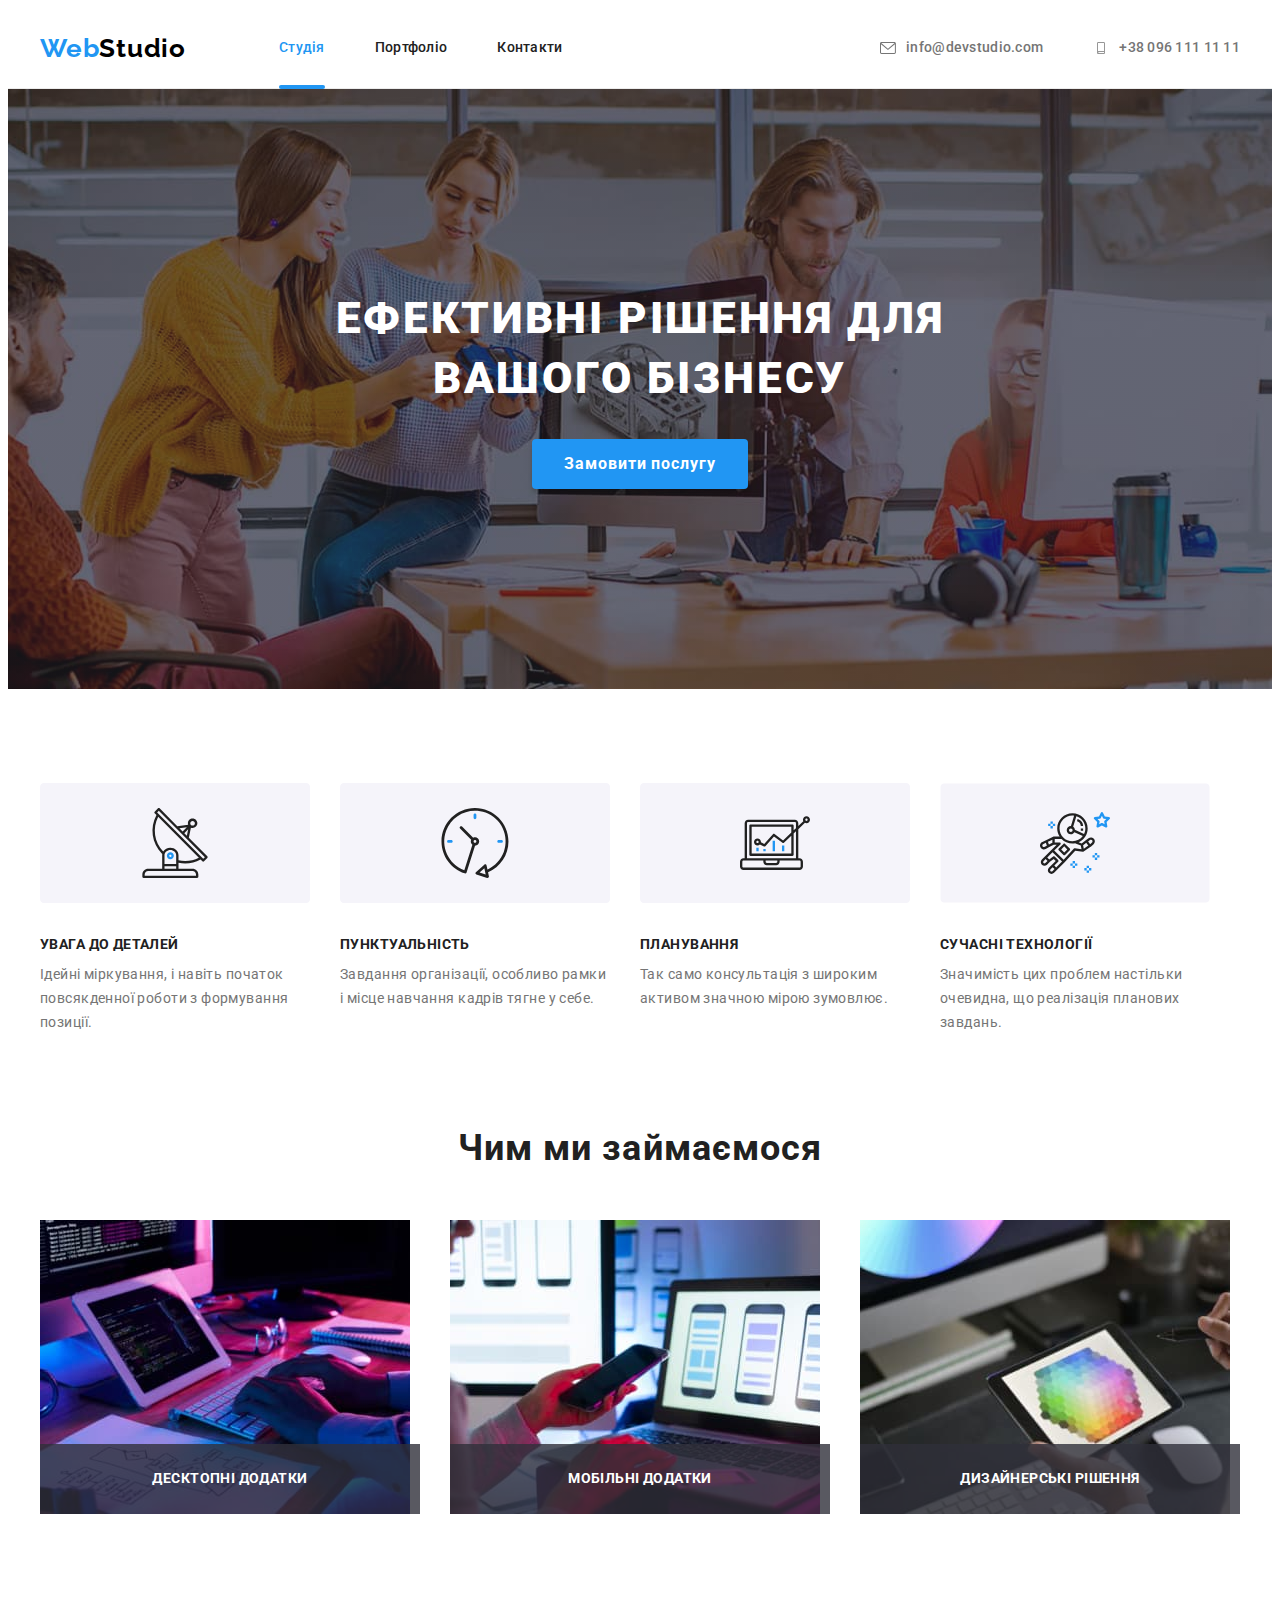
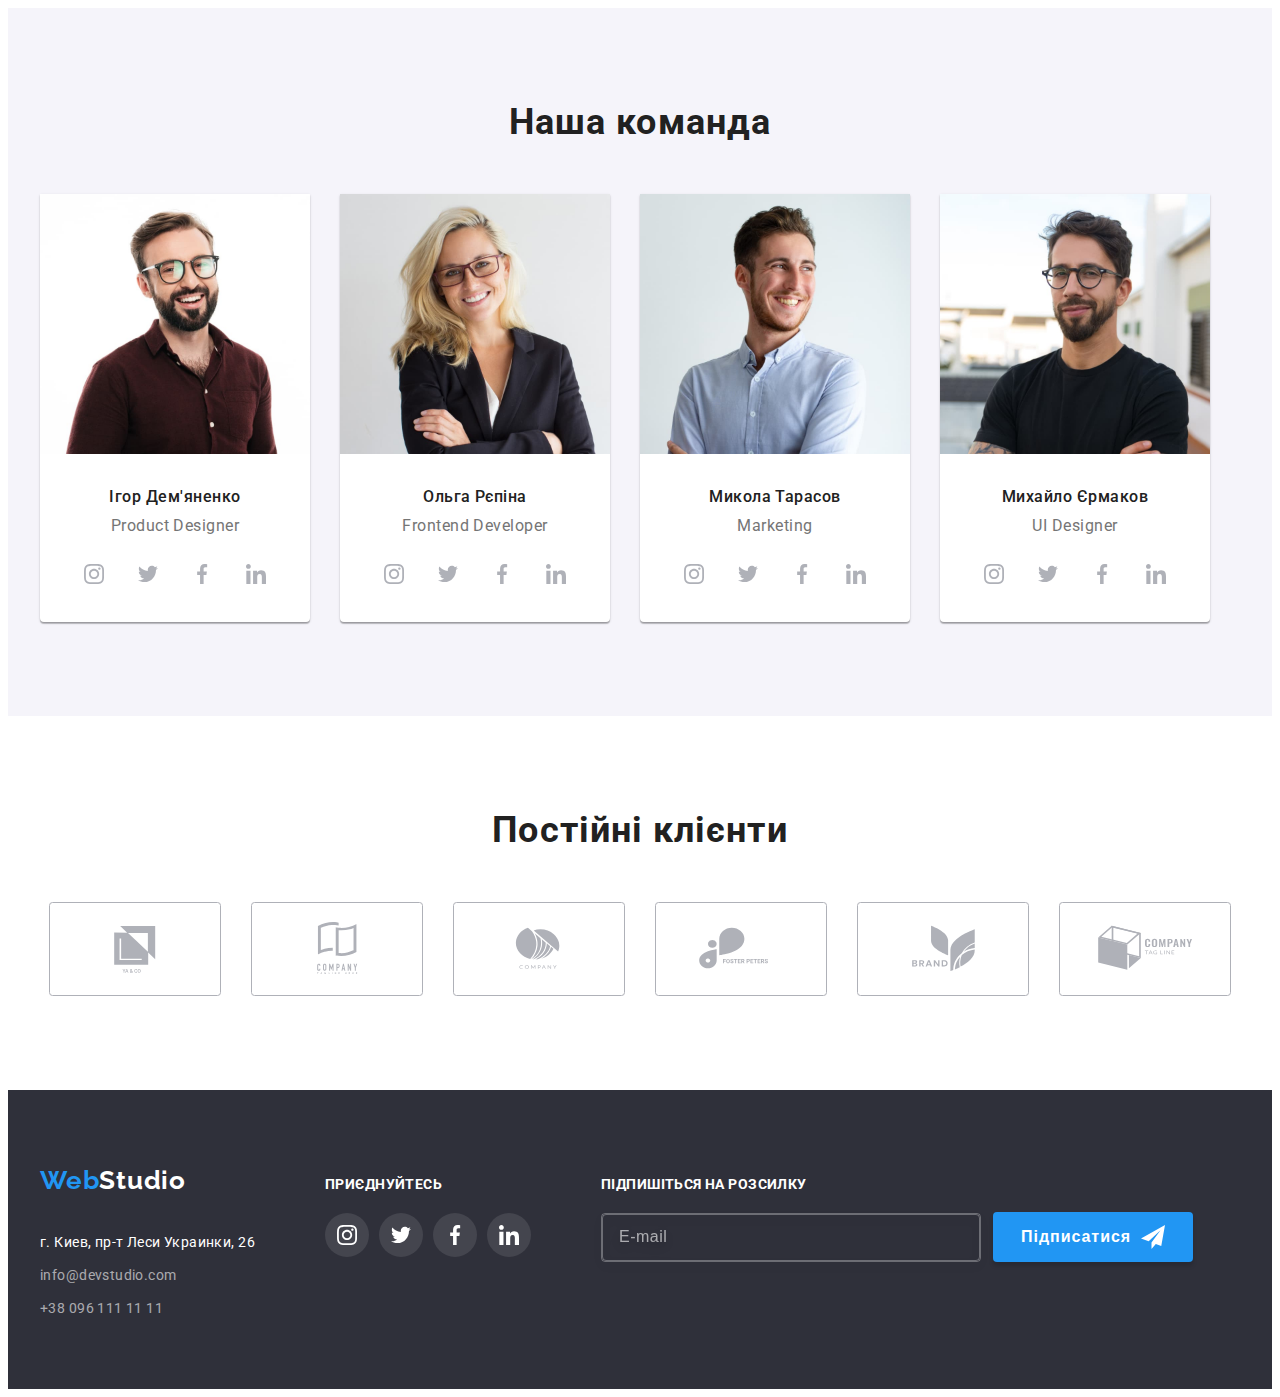
==== commit 60e09517: "dddd" ====
--- a/index.html
+++ b/index.html
@@ -167,7 +167,7 @@
               <h3 class="brigade__title">Ігор Дем'яненко</h3>
               <p class="brigade__pos" lang="en">Product Designer</p>
 
-              <ul class="social list">
+              <ul class="social social--team list">
                 <li class="social__item">
                   <a class="social__link" href="">
                     <svg class="social__icon" width="20" height="20">
@@ -207,7 +207,7 @@
               />
               <h3 class="brigade__title">Ольга Рєпіна</h3>
               <p class="brigade__pos" lang="en">Frontend Developer</p>
-              <ul class="social list">
+              <ul class="social social--team list">
                 <li class="social__item">
                   <a class="social__link" href="">
                     <svg class="social__icon" width="20" height="20">
@@ -248,7 +248,7 @@
               <h3 class="brigade__title">Микола Тарасов</h3>
               <p class="brigade__pos" lang="en">Marketing</p>
 
-              <ul class="social list">
+              <ul class="social social--team list">
                 <li class="social__item">
                   <a class="social__link" href="">
                     <svg class="social__icon" width="20" height="20">
@@ -289,7 +289,7 @@
               <h3 class="brigade__title">Михайло Єрмаков</h3>
               <p class="brigade__pos" lang="en">UI Designer</p>
 
-              <ul class="social list">
+              <ul class="social social--team list">
                 <li class="social__item">
                   <a class="social__link" href="">
                     <svg class="social__icon" width="20" height="20">
@@ -409,33 +409,33 @@
             </ul>
           </address>
         </div>
-        <div class="footer-soc">
-          <p class="footer-soc-title">Приєднуйтесь</p>
-          <ul class="footer-soc-list list">
-            <li class="footer-soc-item link">
-              <a class="footer-soc-link" href="">
-                <svg class="footer-soc-icon" width="20" height="20">
+        <div class="soc">
+          <p class="soc__title">Приєднуйтесь</p>
+          <ul class="social list">
+            <li class="social__item">
+              <a class="social__link social__link--footer" href="">
+                <svg class="social__icon" width="20" height="20">
                   <use href="./images/symbol-defs.svg#icon-instagram"></use>
                 </svg>
               </a>
             </li>
-            <li class="footer-soc-link link">
-              <a class="footer-soc-link" href="">
-                <svg class="footer-soc-icon" width="20" height="20">
+            <li class="social__item">
+              <a class="social__link social__link--footer" href="">
+                <svg class="social__icon" width="20" height="20">
                   <use href="./images/symbol-defs.svg#icon-twitter"></use>
                 </svg>
               </a>
             </li>
-            <li class="footer-soc-link link">
-              <a class="footer-soc-link" href="">
-                <svg class="footer-soc-icon" width="20" height="20">
+            <li class="social__item">
+              <a class="social__link social__link--footer" href="">
+                <svg class="social__icon" width="20" height="20">
                   <use href="./images/symbol-defs.svg#icon-facebook"></use>
                 </svg>
               </a>
             </li>
-            <li class="footer-soc-link link">
-              <a class="footer-soc-link" href="">
-                <svg class="footer-soc-icon" width="20" height="20">
+            <li class="social__item">
+              <a class="social__link social__link--footer" href="">
+                <svg class="social__icon" width="20" height="20">
                   <use href="./images/symbol-defs.svg#icon-linkedin"></use>
                 </svg>
               </a>
--- a/css/main.min.css
+++ b/css/main.min.css
@@ -1 +1 @@
-.list{list-style:none;margin:0;padding:0}.link{text-decoration:none;font-style:normal;margin:0;padding:0}p,h1,h2,h3,h4,h5,h6{margin:0}ul,ol{margin:0;padding-left:0}:root{--text-nav-link-color: #212121;--text-nav-link-hover-color: #2196f3;--auth-link-color: #757575;--hero-title-color: #ffffff;--hero-btn-hover-background-color: #188ce8;--team-background-color: #f5f4fa;--footer-nav-color: rgba(255, 255, 255, 0.6);--accent-color: #000000;--hero-bacground-color: #2f303a;--header-border_bottom-color: #ececec;--portfolio-border-color: #eeeeee;--customer-link-color: #afb1b8;--work-examp-before-background: rgba(47, 48, 58, 0.8);--transition-duration: 250ms cubic-bezier(0.4, 0, 0.2, 1)}.container{width:1200px;padding-left:15px;padding-right:15px;margin:0 auto}.section{padding-top:94px;padding-bottom:94px}body{font-family:"Roboto",sans-serif;color:#212121;background:#fff}.logo,.accent{text-decoration:none}input,textarea{outline:rgba(0,0,0,0)}.top__title{font-weight:700;font-size:36px;line-height:1.16;letter-spacing:.03em}.top__title--position{text-align:center;margin-bottom:50px}.visually-hidden{position:absolute;white-space:nowrap;width:1px;height:1px;overflow:hidden;border:0;padding:0;clip:rect(0 0 0 0);-webkit-clip-path:inset(50%);clip-path:inset(50%);margin:-1px}.header{border-bottom:1px solid var(--header-border_bottom-color)}.header__container{display:-webkit-box;display:-ms-flexbox;display:flex}.site__nav{display:-webkit-box;display:-ms-flexbox;display:flex;-webkit-box-align:center;-ms-flex-align:center;align-items:center}.logo{display:inline-block;font-family:"Raleway";font-style:normal;font-weight:700;font-size:26px;line-height:1.19;letter-spacing:.03em;color:var(--text-nav-link-hover-color);padding-top:15px;padding-bottom:15px}.logo__part{display:inline-block;font-family:"Raleway";font-style:normal;font-weight:700;font-size:26px;line-height:1.19;letter-spacing:.03em}.logo__part--dark{display:inline-block;font-family:"Raleway";font-style:normal;font-weight:700;font-size:26px;line-height:1.19;letter-spacing:.03em;color:var(--accent-color);margin-right:93px}.menu{display:-webkit-box;display:-ms-flexbox;display:flex;-webkit-box-align:center;-ms-flex-align:center;align-items:center;gap:50px}.menu__link{position:relative;-webkit-transition:color var(--transition-duration);transition:color var(--transition-duration);display:block;-webkit-box-align:center;-ms-flex-align:center;align-items:center;text-align:center;padding-top:32px;padding-bottom:32px;font-weight:500;font-style:normal;font-size:14px;line-height:1.14;letter-spacing:.02em;color:var(--text-nav-link-color)}.menu__link.current::after{position:absolute;left:0;bottom:-1px;content:"";width:100%;height:4px;border-radius:2px;background-color:var(--text-nav-link-hover-color)}.menu__link.current::after:hover,.menu__link.current::after:focus{color:var(--text-nav-link-hover-color)}.menu__link.current{color:var(--text-nav-link-hover-color)}.contacts{display:-webkit-box;display:-ms-flexbox;display:flex;-webkit-box-align:center;-ms-flex-align:center;align-items:center}.contacts--pos{margin-left:auto}.contacts__item+.contacts__item{margin-left:50px}.contacts__link{-webkit-transition:color var(--transition-duration);transition:color var(--transition-duration);display:-webkit-box;display:-ms-flexbox;display:flex;-webkit-box-align:center;-ms-flex-align:center;align-items:center;font-style:normal;font-weight:500;font-size:14px;line-height:1.14;letter-spacing:.02em;color:var(--auth-link-color);padding-top:15px;padding-bottom:15px}.contacts__link:hover,.contacts__link:focus{color:var(--text-nav-link-hover-color)}.contacts__icon{fill:currentColor}.contacts__icon{margin-right:10px}.hero{margin:0 auto;max-width:1600px;text-align:center;padding-top:200px;padding-bottom:200px;background:var(--hero-bacground-color);background-image:-webkit-gradient(linear, left top, left bottom, from(rgba(47, 48, 58, 0.4)), to(rgba(47, 48, 58, 0.4))),url(../images/img-hero.jpg);background-image:linear-gradient(rgba(47, 48, 58, 0.4), rgba(47, 48, 58, 0.4)),url(../images/img-hero.jpg);background-repeat:no-repeat;background-position:center;background-size:cover}.hero__title{font-weight:900;font-size:44px;line-height:1.36;text-align:center;letter-spacing:.06em;text-transform:uppercase;color:var(--hero-title-color);max-width:696px;margin:0 auto 30px auto}.hero__btn{display:block;-webkit-transition:background-color var(--transition-duration);transition:background-color var(--transition-duration);font-family:Roboto,sans-serif;font-style:normal;font-weight:700;font-size:16px;line-height:1.88;text-align:center;letter-spacing:.06em;color:var(--hero-title-color);background-color:var(--text-nav-link-hover-color);cursor:pointer;border-radius:4px;border:none;padding:10px 32px;margin:0 auto;-webkit-box-shadow:0px 4px 4px rgba(0,0,0,.15);box-shadow:0px 4px 4px rgba(0,0,0,.15)}.hero__btn:hover,.hero__btn:focus{background-color:var(--hero-btn-hover-background-color)}.studio__title{font-weight:700;font-size:14px;line-height:1.14;letter-spacing:.03em;text-transform:uppercase;margin-bottom:10px}.studio{display:-webkit-box;display:-ms-flexbox;display:flex;gap:30px}.studio__icon{margin-bottom:30px}.studio__text{max-width:270px;font-weight:400;font-size:14px;line-height:1.71;letter-spacing:.03em;color:var(--auth-link-color)}.examples--section{padding-top:0;padding-bottom:94px}.work-examp{display:-webkit-box;display:-ms-flexbox;display:flex;gap:30px}.work-examp__item{position:relative;width:calc((100% - 60px)/3)}.work-examp__item::before{position:absolute;content:"";width:100%;min-height:70px;bottom:0%;background-color:var(--work-examp-before-background)}.work-examp__img{display:block}.work-examp__text{position:absolute;left:50%;bottom:0%;-webkit-transform:translate(-50%, 0);transform:translate(-50%, 0);font-weight:700;font-size:14px;line-height:1.14;letter-spacing:.03em;text-transform:uppercase;color:var(--hero-title-color);padding-bottom:27px}.team--color{background:var(--team-background-color)}.team__container{display:-webkit-box;display:-ms-flexbox;display:flex;max-height:428px}.brigade__item{background-color:var(--hero-title-color);width:calc((100% - 90px)/4)}.brigade__foto{margin-bottom:30px}.brigade__title{font-weight:500;font-size:16px;line-height:1.18;text-align:center;letter-spacing:.03em;margin-bottom:10px}.brigade{display:-webkit-box;display:-ms-flexbox;display:flex;gap:30px}.brigade__item{-webkit-box-shadow:0px 1px 3px rgba(0,0,0,.12),0px 1px 1px rgba(0,0,0,.14),0px 2px 1px rgba(0,0,0,.2);box-shadow:0px 1px 3px rgba(0,0,0,.12),0px 1px 1px rgba(0,0,0,.14),0px 2px 1px rgba(0,0,0,.2);border-radius:0px 0px 4px 4px}.brigade__pos{font-weight:400;font-size:16px;line-height:1.18;text-align:center;letter-spacing:.03em;color:var(--auth-link-color);padding-bottom:16px}.social{display:-webkit-box;display:-ms-flexbox;display:flex;-webkit-box-pack:center;-ms-flex-pack:center;justify-content:center;-webkit-box-align:center;-ms-flex-align:center;align-items:center;gap:10px;margin-bottom:30px}.social__link{-webkit-transition:color var(--transition-duration),fill var(--transition-duration),background-color var(--transition-duration);transition:color var(--transition-duration),fill var(--transition-duration),background-color var(--transition-duration);width:44px;height:44px;border-radius:50%;display:-webkit-box;display:-ms-flexbox;display:flex;-webkit-box-align:center;-ms-flex-align:center;align-items:center;-webkit-box-pack:center;-ms-flex-pack:center;justify-content:center;color:#afb1b8}.social__link:hover,.social__link:focus{background-color:#2196f3;color:var(--hero-title-color)}.social__icon{fill:currentColor}.customers{display:-webkit-box;display:-ms-flexbox;display:flex;-webkit-box-pack:center;-ms-flex-pack:center;justify-content:center;-webkit-box-align:center;-ms-flex-align:center;align-items:center;gap:30px}.customers__link{display:-webkit-box;display:-ms-flexbox;display:flex;-webkit-transition:color var(--transition-duration),border var(--transition-duration);transition:color var(--transition-duration),border var(--transition-duration);color:var(--customer-link-color);border:1px solid var(--customer-link-color);border-radius:3.5px}.customers__link:hover,.customers__link:focus{color:var(--text-nav-link-hover-color);border:1px solid var(--text-nav-link-hover-color)}.customers__icon{fill:currentColor}.footer--section{padding-top:60px;padding-bottom:60px;background:var(--hero-bacground-color)}.footer__container{display:-webkit-box;display:-ms-flexbox;display:flex;gap:70px;-webkit-box-align:baseline;-ms-flex-align:baseline;align-items:baseline}.logo__part--light{display:inline-block;font-family:"Raleway";font-style:normal;font-weight:700;font-size:26px;line-height:1.19;letter-spacing:.03em;color:var(--hero-title-color);margin-bottom:20px}.company-data__adres{-webkit-transition:color var(--transition-duration);transition:color var(--transition-duration);display:inline-block;font-weight:400;font-style:normal;font-size:14px;line-height:1.71;letter-spacing:.03em;color:var(--hero-title-color);margin-bottom:9px}.company-data__adres:hover,.company-data__adres:focus{color:var(--text-nav-link-hover-color)}.company-data__nav{-webkit-transition:color var(--transition-duration);transition:color var(--transition-duration);display:inline-block;font-weight:400;font-size:14px;line-height:1.71;letter-spacing:.03em;color:var(--footer-nav-color);margin-bottom:9px}.company-data__nav:hover,.company-data__nav:focus{color:var(--text-nav-link-hover-color)}.footer-soc-title{display:inline-block;font-weight:700;font-size:14px;line-height:1.14;letter-spacing:.03em;text-transform:uppercase;color:var(--hero-title-color);margin-bottom:20px}.footer-soc-list{display:-webkit-box;display:-ms-flexbox;display:flex;-webkit-box-align:center;-ms-flex-align:center;align-items:center;-webkit-box-pack:center;-ms-flex-pack:center;justify-content:center;gap:10px}.footer-soc-link{-webkit-transition:background-color var(--transition-duration);transition:background-color var(--transition-duration);width:44px;height:44px;border-radius:50%;display:-webkit-box;display:-ms-flexbox;display:flex;-webkit-box-align:center;-ms-flex-align:center;align-items:center;-webkit-box-pack:center;-ms-flex-pack:center;justify-content:center;color:var(--hero-title-color);background-color:rgba(255,255,255,.1)}.footer-soc-link:hover,.footer-soc-link:focus{background-color:#2196f3}.footer-soc-icon{fill:currentColor}.backdrop{position:fixed;top:0;width:100%;height:100%;background-color:rgba(0,0,0,.2);-webkit-transition:opacity var(--transition-duration),visibility var(--transition-duration);transition:opacity var(--transition-duration),visibility var(--transition-duration)}.modal{width:528px;min-height:581px;background-color:var(--hero-title-color);position:absolute;top:50%;left:50%;-webkit-box-shadow:0px 1px 3px rgba(0,0,0,.12),0px 1px 1px rgba(0,0,0,.14),0px 2px 1px rgba(0,0,0,.2);box-shadow:0px 1px 3px rgba(0,0,0,.12),0px 1px 1px rgba(0,0,0,.14),0px 2px 1px rgba(0,0,0,.2);border-radius:4px;-webkit-transform:translate(-50%, -50%) scaleY(1);transform:translate(-50%, -50%) scaleY(1);-webkit-transition:-webkit-transform var(--transition-duration);transition:-webkit-transform var(--transition-duration);transition:transform var(--transition-duration);transition:transform var(--transition-duration), -webkit-transform var(--transition-duration);padding:40px}.backdrop.is-hidden .modal{-webkit-transform:translate(-50%, -50%) scaleY(0);transform:translate(-50%, -50%) scaleY(0)}.modal-form{position:relative;width:448px;margin-left:auto;margin-right:auto}.form-field{position:relative;display:-webkit-box;display:-ms-flexbox;display:flex;-webkit-box-orient:vertical;-webkit-box-direction:normal;-ms-flex-direction:column;flex-direction:column;gap:4px;margin-bottom:10px;border:none}.input-text{width:100%;padding-left:40px;padding-top:11px;padding-bottom:11px;border:1px solid rgba(33,33,33,.2);border-radius:4px}.form-field:focus-within .input-text{border-color:#2196f3}.modal-form-title{font-weight:700;font-size:20px;line-height:1.15;text-align:center;letter-spacing:.03em;color:var(--text-nav-link-color);margin-bottom:12px}.modal-form-icon{position:absolute;top:50%;left:12px;fill:currentColor}.form-field:focus-within .modal-form-icon{fill:var(--text-nav-link-hover-color)}.coment-field{width:100%;height:120px;padding:12px 16px;font-size:12px;line-height:1.16;resize:none;border:1px solid rgba(33,33,33,.2);border-radius:4px;margin-bottom:20px}.coment-field::-webkit-input-placeholder{font-size:12px;line-height:1.16;letter-spacing:.01em;color:rgba(117,117,117,.5)}.coment-field::-moz-placeholder{font-size:12px;line-height:1.16;letter-spacing:.01em;color:rgba(117,117,117,.5)}.coment-field:-ms-input-placeholder{font-size:12px;line-height:1.16;letter-spacing:.01em;color:rgba(117,117,117,.5)}.coment-field::-ms-input-placeholder{font-size:12px;line-height:1.16;letter-spacing:.01em;color:rgba(117,117,117,.5)}.coment-field::placeholder{font-size:12px;line-height:1.16;letter-spacing:.01em;color:rgba(117,117,117,.5)}.form-field:focus-within .coment-field{border-color:#2196f3}.label-text{font-size:12px;line-height:1.16;letter-spacing:.01em;color:var(--auth-link-color)}.label-text::-webkit-input-placeholder{font-size:12px;line-height:1.16;letter-spacing:.01em;color:rgba(117,117,117,.5)}.label-text::-moz-placeholder{font-size:12px;line-height:1.16;letter-spacing:.01em;color:rgba(117,117,117,.5)}.label-text:-ms-input-placeholder{font-size:12px;line-height:1.16;letter-spacing:.01em;color:rgba(117,117,117,.5)}.label-text::-ms-input-placeholder{font-size:12px;line-height:1.16;letter-spacing:.01em;color:rgba(117,117,117,.5)}.label-text::placeholder{font-size:12px;line-height:1.16;letter-spacing:.01em;color:rgba(117,117,117,.5)}.terms{display:-webkit-box;display:-ms-flexbox;display:flex;margin-bottom:30px;gap:7px;-webkit-box-align:center;-ms-flex-align:center;align-items:center;color:var(--auth-link-color)}.checkbox-icon{display:inline-block;margin-left:12px;width:16px;height:15px;border:2px solid var(--text-nav-link-color);border-radius:4px}.checkbox:checked+.checkbox-icon{background-color:var(--text-nav-link-hover-color);background-image:url(..//images/checkbox.svg);background-repeat:no-repeat;background-size:contain;background-origin:content-box;border-color:rgba(0,0,0,0)}.checkbox{position:absolute;width:1px;height:1px;margin:-1px;border:0;padding:0;clip:rect(0 0 0 0);overflow:hidden}.terms-link{display:block;font-size:14px;line-height:1.71;letter-spacing:.03em;-webkit-text-decoration-line:underline;text-decoration-line:underline;color:var(--text-nav-link-hover-color)}.modal-form-btn{display:block;margin-left:auto;margin-right:auto;font-weight:700;font-size:16px;line-height:1.88;letter-spacing:.06em;color:var(--hero-title-color);padding:10px 28px;border:none;background:var(--text-nav-link-hover-color);-webkit-box-shadow:0px 4px 4px rgba(0,0,0,.15);box-shadow:0px 4px 4px rgba(0,0,0,.15);border-radius:4px;cursor:pointer}.modal-btn{width:30px;height:30px;border:1px solid rgba(0,0,0,.1);border-radius:50%;background-color:rgba(0,0,0,0);position:absolute;right:8px;top:8px;display:-webkit-box;display:-ms-flexbox;display:flex;-webkit-box-align:center;-ms-flex-align:center;align-items:center;-webkit-box-pack:center;-ms-flex-pack:center;justify-content:center;padding:0;cursor:pointer;fill:currentColor}.modal-btn:hover,.modal-btn:focus{fill:var(--text-nav-link-hover-color)}.is-hidden{opacity:0;visibility:hidden;pointer-events:none}.footer-form{display:-webkit-box;display:-ms-flexbox;display:flex;gap:12px}.footer-form-field{display:-webkit-box;display:-ms-flexbox;display:flex;-webkit-box-orient:vertical;-webkit-box-direction:normal;-ms-flex-direction:column;flex-direction:column;gap:20px}.footer-form-text{font-weight:700;font-size:14px;line-height:1.14;letter-spacing:.03em;text-transform:uppercase;color:var(--hero-title-color)}.footer-form-label{border:1px solid rgba(255,255,255,.3);-webkit-filter:drop-shadow(0px 4px 4px rgba(0, 0, 0, 0.15));filter:drop-shadow(0px 4px 4px rgba(0, 0, 0, 0.15));border-radius:4px}.footer-form-input{border:1px solid rgba(255,255,255,.3);-webkit-filter:drop-shadow(0px 4px 4px rgba(0, 0, 0, 0.15));filter:drop-shadow(0px 4px 4px rgba(0, 0, 0, 0.15));border-radius:4px;min-width:358px;color:var(--hero-title-color);padding-left:16px;padding-top:15px;padding-bottom:15px;background-color:rgba(0,0,0,0)}.footer-form-input::-webkit-input-placeholder{font-weight:400;font-size:16px;line-height:1.25;letter-spacing:.03em;color:rgba(255,255,255,.6)}.footer-form-input::-moz-placeholder{font-weight:400;font-size:16px;line-height:1.25;letter-spacing:.03em;color:rgba(255,255,255,.6)}.footer-form-input:-ms-input-placeholder{font-weight:400;font-size:16px;line-height:1.25;letter-spacing:.03em;color:rgba(255,255,255,.6)}.footer-form-input::-ms-input-placeholder{font-weight:400;font-size:16px;line-height:1.25;letter-spacing:.03em;color:rgba(255,255,255,.6)}.footer-form-input::placeholder{font-weight:400;font-size:16px;line-height:1.25;letter-spacing:.03em;color:rgba(255,255,255,.6)}.footer-form-btn{position:relative;top:0;left:0}.footer-btn{position:absolute;bottom:0;display:-webkit-box;display:-ms-flexbox;display:flex;gap:10px;-webkit-box-align:center;-ms-flex-align:center;align-items:center;-webkit-box-pack:center;-ms-flex-pack:center;justify-content:center;font-weight:700;font-size:16px;line-height:1.88;letter-spacing:.06em;color:var(--hero-title-color);padding:10px 28px;border:none;background:var(--text-nav-link-hover-color);-webkit-box-shadow:0px 4px 4px rgba(0,0,0,.15);box-shadow:0px 4px 4px rgba(0,0,0,.15);border-radius:4px;cursor:pointer}.filters-btn{display:inline-block;-webkit-transition:background-color var(--transition-duration),color var(--transition-duration),-webkit-box-shadow var(--transition-duration);transition:background-color var(--transition-duration),color var(--transition-duration),-webkit-box-shadow var(--transition-duration);transition:background-color var(--transition-duration),color var(--transition-duration),box-shadow var(--transition-duration);transition:background-color var(--transition-duration),color var(--transition-duration),box-shadow var(--transition-duration),-webkit-box-shadow var(--transition-duration);font-family:Roboto,sans-serif;font-weight:500;font-size:16px;line-height:1.62;text-align:center;letter-spacing:.03em;cursor:pointer;color:var(text-nav-link-color);background-color:var(--team-background-color);border-radius:4px;padding:6px 22px;border:rgba(0,0,0,0)}.filters-btn:hover,.filters-btn:focus{color:var(--hero-title-color);background-color:var(--text-nav-link-hover-color);-webkit-box-shadow:0px 3px 1px rgba(0,0,0,.1),0px 1px 2px rgba(0,0,0,.08),0px 2px 2px rgba(0,0,0,.12);box-shadow:0px 3px 1px rgba(0,0,0,.1),0px 1px 2px rgba(0,0,0,.08),0px 2px 2px rgba(0,0,0,.12)}.filters-list{display:-webkit-box;display:-ms-flexbox;display:flex;gap:8px;-webkit-box-pack:center;-ms-flex-pack:center;justify-content:center;margin-bottom:50px}.img-list{display:-webkit-box;display:-ms-flexbox;display:flex;-ms-flex-wrap:wrap;flex-wrap:wrap;gap:30px}.filters-img{display:block}.image-wrap{padding:20px 24px;border:1px solid var(--portfolio-border-color);border-top:none}.img-title{display:block;font-weight:700;font-size:18px;line-height:2;letter-spacing:.06em;color:var(--text-nav-link-color);margin-bottom:4px}.img-top-wrap{position:relative;overflow:hidden}.img-top-text{position:absolute;top:0;left:0;-webkit-transform:translateY(100%);transform:translateY(100%);-webkit-transition:-webkit-transform var(--transition-duration);transition:-webkit-transform var(--transition-duration);transition:transform var(--transition-duration);transition:transform var(--transition-duration), -webkit-transform var(--transition-duration);font-weight:400;font-size:18px;line-height:1.56;letter-spacing:.03em;color:var(--hero-title-color);background-color:rgba(33,150,243,.9);padding:63px 24px;overflow:auto}.img-text{display:block;font-weight:400;font-size:16px;line-height:1.88;letter-spacing:.03em;color:var(--auth-link-color)}.img-item{-ms-flex-preferred-size:calc(33.3333333333% - 60px);flex-basis:calc(33.3333333333% - 60px)}.img-item:hover .img-top-text{-webkit-transform:translateY(0);transform:translateY(0)}.img-link{-webkit-transition:-webkit-box-shadow var(--transition-duration);transition:-webkit-box-shadow var(--transition-duration);transition:box-shadow var(--transition-duration);transition:box-shadow var(--transition-duration), -webkit-box-shadow var(--transition-duration);display:block}.img-link:hover,.img-link:focus{-webkit-box-shadow:0px 1px 1px rgba(0,0,0,.12),0px 4px 4px rgba(0,0,0,.06),1px 4px 6px rgba(0,0,0,.16);box-shadow:0px 1px 1px rgba(0,0,0,.12),0px 4px 4px rgba(0,0,0,.06),1px 4px 6px rgba(0,0,0,.16)}/*# sourceMappingURL=main.min.css.map */+.list{list-style:none;margin:0;padding:0}.link{text-decoration:none;font-style:normal;margin:0;padding:0}p,h1,h2,h3,h4,h5,h6{margin:0}ul,ol{margin:0;padding-left:0}:root{--text-nav-link-color: #212121;--text-nav-link-hover-color: #2196f3;--auth-link-color: #757575;--hero-title-color: #ffffff;--hero-btn-hover-background-color: #188ce8;--team-background-color: #f5f4fa;--footer-nav-color: rgba(255, 255, 255, 0.6);--accent-color: #000000;--hero-bacground-color: #2f303a;--header-border_bottom-color: #ececec;--portfolio-border-color: #eeeeee;--customer-link-color: #afb1b8;--work-examp-before-background: rgba(47, 48, 58, 0.8);--transition-duration: 250ms cubic-bezier(0.4, 0, 0.2, 1)}.container{width:1200px;padding-left:15px;padding-right:15px;margin:0 auto}.section{padding-top:94px;padding-bottom:94px}body{font-family:"Roboto",sans-serif;color:#212121;background:#fff}.logo,.accent{text-decoration:none}input,textarea{outline:rgba(0,0,0,0)}.top__title{font-weight:700;font-size:36px;line-height:1.16;letter-spacing:.03em}.top__title--position{text-align:center;margin-bottom:50px}.social{display:-webkit-box;display:-ms-flexbox;display:flex;-webkit-box-pack:center;-ms-flex-pack:center;justify-content:center;-webkit-box-align:center;-ms-flex-align:center;align-items:center;gap:10px}.social__link{-webkit-transition:color var(--transition-duration),fill var(--transition-duration),background-color var(--transition-duration);transition:color var(--transition-duration),fill var(--transition-duration),background-color var(--transition-duration);width:44px;height:44px;border-radius:50%;display:-webkit-box;display:-ms-flexbox;display:flex;-webkit-box-align:center;-ms-flex-align:center;align-items:center;-webkit-box-pack:center;-ms-flex-pack:center;justify-content:center;color:#afb1b8}.social__link:hover,.social__link:focus{background-color:#2196f3;color:var(--hero-title-color)}.visually-hidden{position:absolute;white-space:nowrap;width:1px;height:1px;overflow:hidden;border:0;padding:0;clip:rect(0 0 0 0);-webkit-clip-path:inset(50%);clip-path:inset(50%);margin:-1px}.header{border-bottom:1px solid var(--header-border_bottom-color)}.header__container{display:-webkit-box;display:-ms-flexbox;display:flex}.site__nav{display:-webkit-box;display:-ms-flexbox;display:flex;-webkit-box-align:center;-ms-flex-align:center;align-items:center}.logo{display:inline-block;font-family:"Raleway";font-style:normal;font-weight:700;font-size:26px;line-height:1.19;letter-spacing:.03em;color:var(--text-nav-link-hover-color);padding-top:15px;padding-bottom:15px}.logo__part{display:inline-block;font-family:"Raleway";font-style:normal;font-weight:700;font-size:26px;line-height:1.19;letter-spacing:.03em}.logo__part--dark{display:inline-block;font-family:"Raleway";font-style:normal;font-weight:700;font-size:26px;line-height:1.19;letter-spacing:.03em;color:var(--accent-color);margin-right:93px}.menu{display:-webkit-box;display:-ms-flexbox;display:flex;-webkit-box-align:center;-ms-flex-align:center;align-items:center;gap:50px}.menu__link{position:relative;-webkit-transition:color var(--transition-duration);transition:color var(--transition-duration);display:block;-webkit-box-align:center;-ms-flex-align:center;align-items:center;text-align:center;padding-top:32px;padding-bottom:32px;font-weight:500;font-style:normal;font-size:14px;line-height:1.14;letter-spacing:.02em;color:var(--text-nav-link-color)}.menu__link.current::after{position:absolute;left:0;bottom:-1px;content:"";width:100%;height:4px;border-radius:2px;background-color:var(--text-nav-link-hover-color)}.menu__link.current::after:hover,.menu__link.current::after:focus{color:var(--text-nav-link-hover-color)}.menu__link.current{color:var(--text-nav-link-hover-color)}.contacts{display:-webkit-box;display:-ms-flexbox;display:flex;-webkit-box-align:center;-ms-flex-align:center;align-items:center}.contacts--pos{margin-left:auto}.contacts__item+.contacts__item{margin-left:50px}.contacts__link{-webkit-transition:color var(--transition-duration);transition:color var(--transition-duration);display:-webkit-box;display:-ms-flexbox;display:flex;-webkit-box-align:center;-ms-flex-align:center;align-items:center;font-style:normal;font-weight:500;font-size:14px;line-height:1.14;letter-spacing:.02em;color:var(--auth-link-color);padding-top:15px;padding-bottom:15px}.contacts__link:hover,.contacts__link:focus{color:var(--text-nav-link-hover-color)}.contacts__icon{fill:currentColor}.contacts__icon{margin-right:10px}.hero{margin:0 auto;max-width:1600px;text-align:center;padding-top:200px;padding-bottom:200px;background:var(--hero-bacground-color);background-image:-webkit-gradient(linear, left top, left bottom, from(rgba(47, 48, 58, 0.4)), to(rgba(47, 48, 58, 0.4))),url(../images/img-hero.jpg);background-image:linear-gradient(rgba(47, 48, 58, 0.4), rgba(47, 48, 58, 0.4)),url(../images/img-hero.jpg);background-repeat:no-repeat;background-position:center;background-size:cover}.hero__title{font-weight:900;font-size:44px;line-height:1.36;text-align:center;letter-spacing:.06em;text-transform:uppercase;color:var(--hero-title-color);max-width:696px;margin:0 auto 30px auto}.hero__btn{display:block;-webkit-transition:background-color var(--transition-duration);transition:background-color var(--transition-duration);font-family:Roboto,sans-serif;font-style:normal;font-weight:700;font-size:16px;line-height:1.88;text-align:center;letter-spacing:.06em;color:var(--hero-title-color);background-color:var(--text-nav-link-hover-color);cursor:pointer;border-radius:4px;border:none;padding:10px 32px;margin:0 auto;-webkit-box-shadow:0px 4px 4px rgba(0,0,0,.15);box-shadow:0px 4px 4px rgba(0,0,0,.15)}.hero__btn:hover,.hero__btn:focus{background-color:var(--hero-btn-hover-background-color)}.studio__title{font-weight:700;font-size:14px;line-height:1.14;letter-spacing:.03em;text-transform:uppercase;margin-bottom:10px}.studio{display:-webkit-box;display:-ms-flexbox;display:flex;gap:30px}.studio__icon{margin-bottom:30px}.studio__text{max-width:270px;font-weight:400;font-size:14px;line-height:1.71;letter-spacing:.03em;color:var(--auth-link-color)}.examples--section{padding-top:0;padding-bottom:94px}.work-examp{display:-webkit-box;display:-ms-flexbox;display:flex;gap:30px}.work-examp__item{position:relative;width:calc((100% - 60px)/3)}.work-examp__item::before{position:absolute;content:"";width:100%;min-height:70px;bottom:0%;background-color:var(--work-examp-before-background)}.work-examp__img{display:block}.work-examp__text{position:absolute;left:50%;bottom:0%;-webkit-transform:translate(-50%, 0);transform:translate(-50%, 0);font-weight:700;font-size:14px;line-height:1.14;letter-spacing:.03em;text-transform:uppercase;color:var(--hero-title-color);padding-bottom:27px}.team--color{background:var(--team-background-color)}.team__container{display:-webkit-box;display:-ms-flexbox;display:flex;max-height:428px}.brigade__item{background-color:var(--hero-title-color);width:calc((100% - 90px)/4)}.brigade__foto{margin-bottom:30px}.brigade__title{font-weight:500;font-size:16px;line-height:1.18;text-align:center;letter-spacing:.03em;margin-bottom:10px}.brigade{display:-webkit-box;display:-ms-flexbox;display:flex;gap:30px}.brigade__item{-webkit-box-shadow:0px 1px 3px rgba(0,0,0,.12),0px 1px 1px rgba(0,0,0,.14),0px 2px 1px rgba(0,0,0,.2);box-shadow:0px 1px 3px rgba(0,0,0,.12),0px 1px 1px rgba(0,0,0,.14),0px 2px 1px rgba(0,0,0,.2);border-radius:0px 0px 4px 4px}.brigade__pos{font-weight:400;font-size:16px;line-height:1.18;text-align:center;letter-spacing:.03em;color:var(--auth-link-color);padding-bottom:16px}.social__icon{fill:currentColor}.social--team{margin-bottom:30px}.customers{display:-webkit-box;display:-ms-flexbox;display:flex;-webkit-box-pack:center;-ms-flex-pack:center;justify-content:center;-webkit-box-align:center;-ms-flex-align:center;align-items:center;gap:30px}.customers__link{display:-webkit-box;display:-ms-flexbox;display:flex;-webkit-transition:color var(--transition-duration),border var(--transition-duration);transition:color var(--transition-duration),border var(--transition-duration);color:var(--customer-link-color);border:1px solid var(--customer-link-color);border-radius:3.5px}.customers__link:hover,.customers__link:focus{color:var(--text-nav-link-hover-color);border:1px solid var(--text-nav-link-hover-color)}.customers__icon{fill:currentColor}.footer--section{padding-top:60px;padding-bottom:60px;background:var(--hero-bacground-color)}.footer__container{display:-webkit-box;display:-ms-flexbox;display:flex;gap:70px;-webkit-box-align:baseline;-ms-flex-align:baseline;align-items:baseline}.logo__part--light{display:inline-block;font-family:"Raleway";font-style:normal;font-weight:700;font-size:26px;line-height:1.19;letter-spacing:.03em;color:var(--hero-title-color);margin-bottom:20px}.company-data__adres{-webkit-transition:color var(--transition-duration);transition:color var(--transition-duration);display:inline-block;font-weight:400;font-style:normal;font-size:14px;line-height:1.71;letter-spacing:.03em;color:var(--hero-title-color);margin-bottom:9px}.company-data__adres:hover,.company-data__adres:focus{color:var(--text-nav-link-hover-color)}.company-data__nav{-webkit-transition:color var(--transition-duration);transition:color var(--transition-duration);display:inline-block;font-weight:400;font-size:14px;line-height:1.71;letter-spacing:.03em;color:var(--footer-nav-color);margin-bottom:9px}.company-data__nav:hover,.company-data__nav:focus{color:var(--text-nav-link-hover-color)}.soc__title{display:inline-block;font-weight:700;font-size:14px;line-height:1.14;letter-spacing:.03em;text-transform:uppercase;color:var(--hero-title-color);margin-bottom:20px}.social__link--footer{-webkit-transition:background-color var(--transition-duration);transition:background-color var(--transition-duration);color:#afb1b8;color:var(--hero-title-color);background-color:rgba(255,255,255,.1)}.social__link--footer:hover,.social__link--footer:focus{background-color:#2196f3}.backdrop{position:fixed;top:0;width:100%;height:100%;background-color:rgba(0,0,0,.2);-webkit-transition:opacity var(--transition-duration),visibility var(--transition-duration);transition:opacity var(--transition-duration),visibility var(--transition-duration)}.modal{width:528px;min-height:581px;background-color:var(--hero-title-color);position:absolute;top:50%;left:50%;-webkit-box-shadow:0px 1px 3px rgba(0,0,0,.12),0px 1px 1px rgba(0,0,0,.14),0px 2px 1px rgba(0,0,0,.2);box-shadow:0px 1px 3px rgba(0,0,0,.12),0px 1px 1px rgba(0,0,0,.14),0px 2px 1px rgba(0,0,0,.2);border-radius:4px;-webkit-transform:translate(-50%, -50%) scaleY(1);transform:translate(-50%, -50%) scaleY(1);-webkit-transition:-webkit-transform var(--transition-duration);transition:-webkit-transform var(--transition-duration);transition:transform var(--transition-duration);transition:transform var(--transition-duration), -webkit-transform var(--transition-duration);padding:40px}.backdrop.is-hidden .modal{-webkit-transform:translate(-50%, -50%) scaleY(0);transform:translate(-50%, -50%) scaleY(0)}.modal-form{position:relative;width:448px;margin-left:auto;margin-right:auto}.form-field{position:relative;display:-webkit-box;display:-ms-flexbox;display:flex;-webkit-box-orient:vertical;-webkit-box-direction:normal;-ms-flex-direction:column;flex-direction:column;gap:4px;margin-bottom:10px;border:none}.input-text{width:100%;padding-left:40px;padding-top:11px;padding-bottom:11px;border:1px solid rgba(33,33,33,.2);border-radius:4px}.form-field:focus-within .input-text{border-color:#2196f3}.modal-form-title{font-weight:700;font-size:20px;line-height:1.15;text-align:center;letter-spacing:.03em;color:var(--text-nav-link-color);margin-bottom:12px}.modal-form-icon{position:absolute;top:50%;left:12px;fill:currentColor}.form-field:focus-within .modal-form-icon{fill:var(--text-nav-link-hover-color)}.coment-field{width:100%;height:120px;padding:12px 16px;font-size:12px;line-height:1.16;resize:none;border:1px solid rgba(33,33,33,.2);border-radius:4px;margin-bottom:20px}.coment-field::-webkit-input-placeholder{font-size:12px;line-height:1.16;letter-spacing:.01em;color:rgba(117,117,117,.5)}.coment-field::-moz-placeholder{font-size:12px;line-height:1.16;letter-spacing:.01em;color:rgba(117,117,117,.5)}.coment-field:-ms-input-placeholder{font-size:12px;line-height:1.16;letter-spacing:.01em;color:rgba(117,117,117,.5)}.coment-field::-ms-input-placeholder{font-size:12px;line-height:1.16;letter-spacing:.01em;color:rgba(117,117,117,.5)}.coment-field::placeholder{font-size:12px;line-height:1.16;letter-spacing:.01em;color:rgba(117,117,117,.5)}.form-field:focus-within .coment-field{border-color:#2196f3}.label-text{font-size:12px;line-height:1.16;letter-spacing:.01em;color:var(--auth-link-color)}.label-text::-webkit-input-placeholder{font-size:12px;line-height:1.16;letter-spacing:.01em;color:rgba(117,117,117,.5)}.label-text::-moz-placeholder{font-size:12px;line-height:1.16;letter-spacing:.01em;color:rgba(117,117,117,.5)}.label-text:-ms-input-placeholder{font-size:12px;line-height:1.16;letter-spacing:.01em;color:rgba(117,117,117,.5)}.label-text::-ms-input-placeholder{font-size:12px;line-height:1.16;letter-spacing:.01em;color:rgba(117,117,117,.5)}.label-text::placeholder{font-size:12px;line-height:1.16;letter-spacing:.01em;color:rgba(117,117,117,.5)}.terms{display:-webkit-box;display:-ms-flexbox;display:flex;margin-bottom:30px;gap:7px;-webkit-box-align:center;-ms-flex-align:center;align-items:center;color:var(--auth-link-color)}.checkbox-icon{display:inline-block;margin-left:12px;width:16px;height:15px;border:2px solid var(--text-nav-link-color);border-radius:4px}.checkbox:checked+.checkbox-icon{background-color:var(--text-nav-link-hover-color);background-image:url(..//images/checkbox.svg);background-repeat:no-repeat;background-size:contain;background-origin:content-box;border-color:rgba(0,0,0,0)}.checkbox{position:absolute;width:1px;height:1px;margin:-1px;border:0;padding:0;clip:rect(0 0 0 0);overflow:hidden}.terms-link{display:block;font-size:14px;line-height:1.71;letter-spacing:.03em;-webkit-text-decoration-line:underline;text-decoration-line:underline;color:var(--text-nav-link-hover-color)}.modal-form-btn{display:block;margin-left:auto;margin-right:auto;font-weight:700;font-size:16px;line-height:1.88;letter-spacing:.06em;color:var(--hero-title-color);padding:10px 28px;border:none;background:var(--text-nav-link-hover-color);-webkit-box-shadow:0px 4px 4px rgba(0,0,0,.15);box-shadow:0px 4px 4px rgba(0,0,0,.15);border-radius:4px;cursor:pointer}.modal-btn{width:30px;height:30px;border:1px solid rgba(0,0,0,.1);border-radius:50%;background-color:rgba(0,0,0,0);position:absolute;right:8px;top:8px;display:-webkit-box;display:-ms-flexbox;display:flex;-webkit-box-align:center;-ms-flex-align:center;align-items:center;-webkit-box-pack:center;-ms-flex-pack:center;justify-content:center;padding:0;cursor:pointer;fill:currentColor}.modal-btn:hover,.modal-btn:focus{fill:var(--text-nav-link-hover-color)}.is-hidden{opacity:0;visibility:hidden;pointer-events:none}.footer-form{display:-webkit-box;display:-ms-flexbox;display:flex;gap:12px}.footer-form-field{display:-webkit-box;display:-ms-flexbox;display:flex;-webkit-box-orient:vertical;-webkit-box-direction:normal;-ms-flex-direction:column;flex-direction:column;gap:20px}.footer-form-text{font-weight:700;font-size:14px;line-height:1.14;letter-spacing:.03em;text-transform:uppercase;color:var(--hero-title-color)}.footer-form-label{border:1px solid rgba(255,255,255,.3);-webkit-filter:drop-shadow(0px 4px 4px rgba(0, 0, 0, 0.15));filter:drop-shadow(0px 4px 4px rgba(0, 0, 0, 0.15));border-radius:4px}.footer-form-input{border:1px solid rgba(255,255,255,.3);-webkit-filter:drop-shadow(0px 4px 4px rgba(0, 0, 0, 0.15));filter:drop-shadow(0px 4px 4px rgba(0, 0, 0, 0.15));border-radius:4px;min-width:358px;color:var(--hero-title-color);padding-left:16px;padding-top:15px;padding-bottom:15px;background-color:rgba(0,0,0,0)}.footer-form-input::-webkit-input-placeholder{font-weight:400;font-size:16px;line-height:1.25;letter-spacing:.03em;color:rgba(255,255,255,.6)}.footer-form-input::-moz-placeholder{font-weight:400;font-size:16px;line-height:1.25;letter-spacing:.03em;color:rgba(255,255,255,.6)}.footer-form-input:-ms-input-placeholder{font-weight:400;font-size:16px;line-height:1.25;letter-spacing:.03em;color:rgba(255,255,255,.6)}.footer-form-input::-ms-input-placeholder{font-weight:400;font-size:16px;line-height:1.25;letter-spacing:.03em;color:rgba(255,255,255,.6)}.footer-form-input::placeholder{font-weight:400;font-size:16px;line-height:1.25;letter-spacing:.03em;color:rgba(255,255,255,.6)}.footer-form-btn{position:relative;top:0;left:0}.footer-btn{position:absolute;bottom:0;display:-webkit-box;display:-ms-flexbox;display:flex;gap:10px;-webkit-box-align:center;-ms-flex-align:center;align-items:center;-webkit-box-pack:center;-ms-flex-pack:center;justify-content:center;font-weight:700;font-size:16px;line-height:1.88;letter-spacing:.06em;color:var(--hero-title-color);padding:10px 28px;border:none;background:var(--text-nav-link-hover-color);-webkit-box-shadow:0px 4px 4px rgba(0,0,0,.15);box-shadow:0px 4px 4px rgba(0,0,0,.15);border-radius:4px;cursor:pointer}.filters-btn{display:inline-block;-webkit-transition:background-color var(--transition-duration),color var(--transition-duration),-webkit-box-shadow var(--transition-duration);transition:background-color var(--transition-duration),color var(--transition-duration),-webkit-box-shadow var(--transition-duration);transition:background-color var(--transition-duration),color var(--transition-duration),box-shadow var(--transition-duration);transition:background-color var(--transition-duration),color var(--transition-duration),box-shadow var(--transition-duration),-webkit-box-shadow var(--transition-duration);font-family:Roboto,sans-serif;font-weight:500;font-size:16px;line-height:1.62;text-align:center;letter-spacing:.03em;cursor:pointer;color:var(text-nav-link-color);background-color:var(--team-background-color);border-radius:4px;padding:6px 22px;border:rgba(0,0,0,0)}.filters-btn:hover,.filters-btn:focus{color:var(--hero-title-color);background-color:var(--text-nav-link-hover-color);-webkit-box-shadow:0px 3px 1px rgba(0,0,0,.1),0px 1px 2px rgba(0,0,0,.08),0px 2px 2px rgba(0,0,0,.12);box-shadow:0px 3px 1px rgba(0,0,0,.1),0px 1px 2px rgba(0,0,0,.08),0px 2px 2px rgba(0,0,0,.12)}.filters-list{display:-webkit-box;display:-ms-flexbox;display:flex;gap:8px;-webkit-box-pack:center;-ms-flex-pack:center;justify-content:center;margin-bottom:50px}.img-list{display:-webkit-box;display:-ms-flexbox;display:flex;-ms-flex-wrap:wrap;flex-wrap:wrap;gap:30px}.filters-img{display:block}.image-wrap{padding:20px 24px;border:1px solid var(--portfolio-border-color);border-top:none}.img-title{display:block;font-weight:700;font-size:18px;line-height:2;letter-spacing:.06em;color:var(--text-nav-link-color);margin-bottom:4px}.img-top-wrap{position:relative;overflow:hidden}.img-top-text{position:absolute;top:0;left:0;-webkit-transform:translateY(100%);transform:translateY(100%);-webkit-transition:-webkit-transform var(--transition-duration);transition:-webkit-transform var(--transition-duration);transition:transform var(--transition-duration);transition:transform var(--transition-duration), -webkit-transform var(--transition-duration);font-weight:400;font-size:18px;line-height:1.56;letter-spacing:.03em;color:var(--hero-title-color);background-color:rgba(33,150,243,.9);padding:63px 24px;overflow:auto}.img-text{display:block;font-weight:400;font-size:16px;line-height:1.88;letter-spacing:.03em;color:var(--auth-link-color)}.img-item{-ms-flex-preferred-size:calc(33.3333333333% - 60px);flex-basis:calc(33.3333333333% - 60px)}.img-item:hover .img-top-text{-webkit-transform:translateY(0);transform:translateY(0)}.img-link{-webkit-transition:-webkit-box-shadow var(--transition-duration);transition:-webkit-box-shadow var(--transition-duration);transition:box-shadow var(--transition-duration);transition:box-shadow var(--transition-duration), -webkit-box-shadow var(--transition-duration);display:block}.img-link:hover,.img-link:focus{-webkit-box-shadow:0px 1px 1px rgba(0,0,0,.12),0px 4px 4px rgba(0,0,0,.06),1px 4px 6px rgba(0,0,0,.16);box-shadow:0px 1px 1px rgba(0,0,0,.12),0px 4px 4px rgba(0,0,0,.06),1px 4px 6px rgba(0,0,0,.16)}/*# sourceMappingURL=main.min.css.map */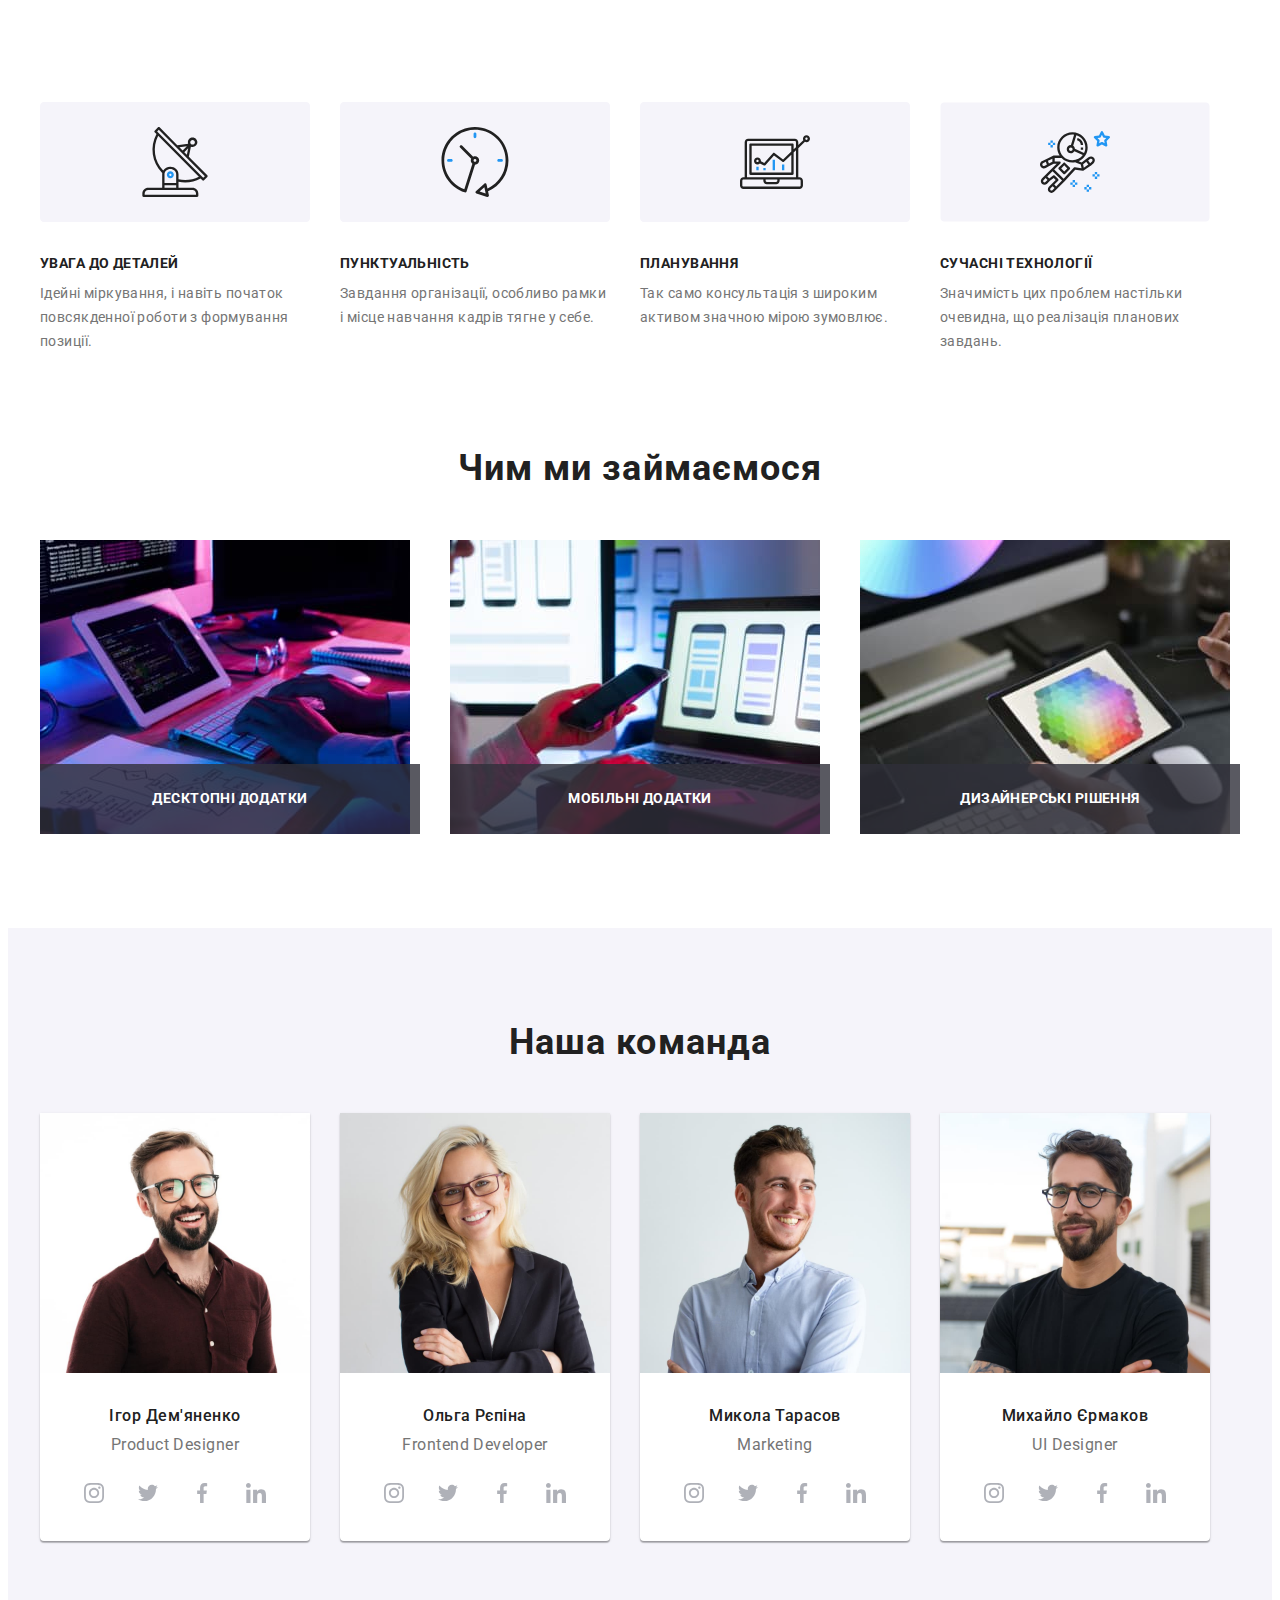
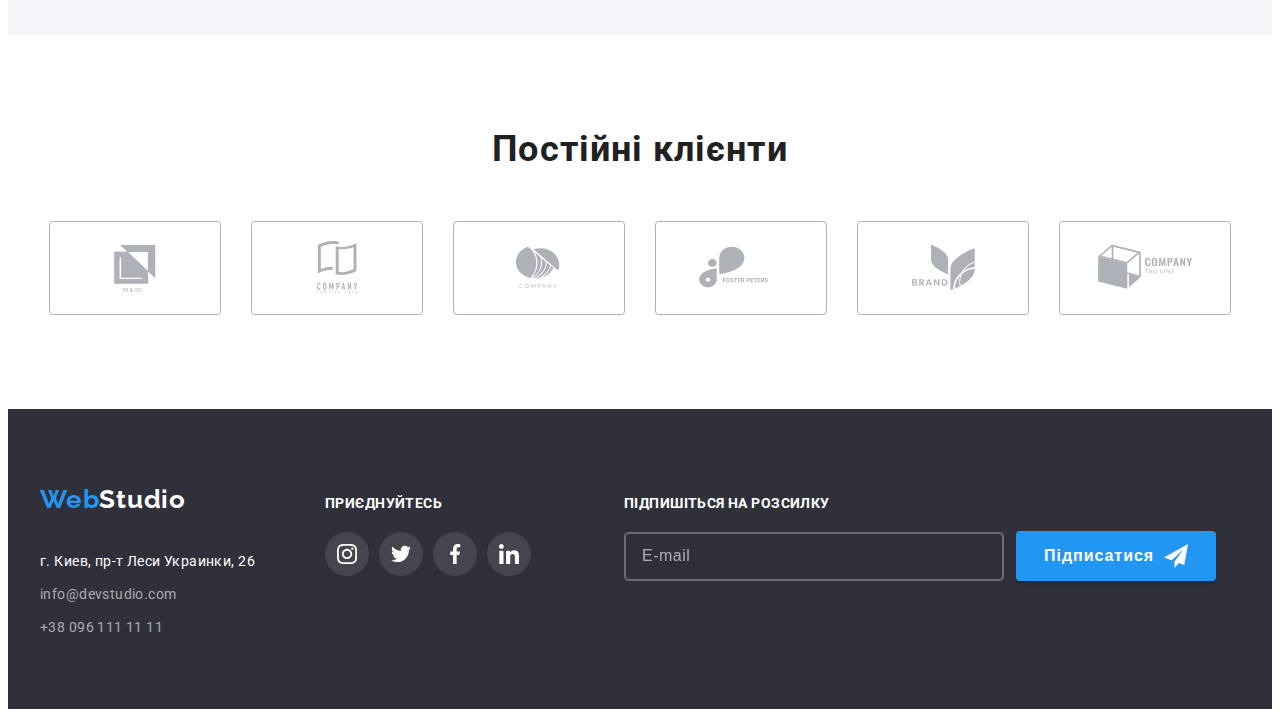
==== commit ebc41eaf: "start" ====
--- a/index.html
+++ b/index.html
@@ -24,7 +24,7 @@
 
   <body>
     <!-- Шапка сторінки -->
-    <header class="header">
+    <!-- <header class="header">
       <div class="header__container container">
         <nav class="site__nav">
           <a class="logo" href="./index.html"
@@ -61,15 +61,15 @@
           </li>
         </ul>
       </div>
-    </header>
+    </header> -->
     <main>
       <!-- Секція герой -->
-      <section class="hero section">
+      <!-- <section class="hero section">
         <h1 class="hero__title">Ефективні рішення для вашого бізнесу</h1>
         <button type="button" class="hero__btn" data-modal-open>
           Замовити послугу
         </button>
-      </section>
+      </section> -->
       <!-- Можливості студії -->
       <section class="section">
         <div class="container">
@@ -442,12 +442,12 @@
             </li>
           </ul>
         </div>
-        <form class="footer-form">
-          <div class="footer-form-field">
-            <b class="footer-form-text">Підпишіться на розсилку</b>
-            <label class="footer-form-label" for="user_email">
+        <form class="subscription-form">
+          <div class="subscription">
+            <b class="subscription__text">Підпишіться на розсилку</b>
+            <label class="subscription__label" for="user_email">
               <input
-                class="footer-form-input"
+                class="subscription__input"
                 type="email"
                 name="email"
                 id="user_email"
@@ -455,10 +455,10 @@
               />
             </label>
           </div>
-          <div class="footer-form-btn">
-            <button class="footer-btn" type="submit">
+          <div class="signature">
+            <button class="signature__btn" type="submit">
               Підписатися
-              <svg class="footer-form-btn-icon" width="24" height="24">
+              <svg class="signature__icon" width="24" height="24">
                 <use href="./images/symbol-defs.svg#send"></use>
               </svg>
             </button>
--- a/css/main.min.css
+++ b/css/main.min.css
@@ -1 +1 @@
-.list{list-style:none;margin:0;padding:0}.link{text-decoration:none;font-style:normal;margin:0;padding:0}p,h1,h2,h3,h4,h5,h6{margin:0}ul,ol{margin:0;padding-left:0}:root{--text-nav-link-color: #212121;--text-nav-link-hover-color: #2196f3;--auth-link-color: #757575;--hero-title-color: #ffffff;--hero-btn-hover-background-color: #188ce8;--team-background-color: #f5f4fa;--footer-nav-color: rgba(255, 255, 255, 0.6);--accent-color: #000000;--hero-bacground-color: #2f303a;--header-border_bottom-color: #ececec;--portfolio-border-color: #eeeeee;--customer-link-color: #afb1b8;--work-examp-before-background: rgba(47, 48, 58, 0.8);--transition-duration: 250ms cubic-bezier(0.4, 0, 0.2, 1)}.container{width:1200px;padding-left:15px;padding-right:15px;margin:0 auto}.section{padding-top:94px;padding-bottom:94px}body{font-family:"Roboto",sans-serif;color:#212121;background:#fff}.logo,.accent{text-decoration:none}input,textarea{outline:rgba(0,0,0,0)}.top__title{font-weight:700;font-size:36px;line-height:1.16;letter-spacing:.03em}.top__title--position{text-align:center;margin-bottom:50px}.social{display:-webkit-box;display:-ms-flexbox;display:flex;-webkit-box-pack:center;-ms-flex-pack:center;justify-content:center;-webkit-box-align:center;-ms-flex-align:center;align-items:center;gap:10px}.social__link{-webkit-transition:color var(--transition-duration),fill var(--transition-duration),background-color var(--transition-duration);transition:color var(--transition-duration),fill var(--transition-duration),background-color var(--transition-duration);width:44px;height:44px;border-radius:50%;display:-webkit-box;display:-ms-flexbox;display:flex;-webkit-box-align:center;-ms-flex-align:center;align-items:center;-webkit-box-pack:center;-ms-flex-pack:center;justify-content:center;color:#afb1b8}.social__link:hover,.social__link:focus{background-color:#2196f3;color:var(--hero-title-color)}.visually-hidden{position:absolute;white-space:nowrap;width:1px;height:1px;overflow:hidden;border:0;padding:0;clip:rect(0 0 0 0);-webkit-clip-path:inset(50%);clip-path:inset(50%);margin:-1px}.header{border-bottom:1px solid var(--header-border_bottom-color)}.header__container{display:-webkit-box;display:-ms-flexbox;display:flex}.site__nav{display:-webkit-box;display:-ms-flexbox;display:flex;-webkit-box-align:center;-ms-flex-align:center;align-items:center}.logo{display:inline-block;font-family:"Raleway";font-style:normal;font-weight:700;font-size:26px;line-height:1.19;letter-spacing:.03em;color:var(--text-nav-link-hover-color);padding-top:15px;padding-bottom:15px}.logo__part{display:inline-block;font-family:"Raleway";font-style:normal;font-weight:700;font-size:26px;line-height:1.19;letter-spacing:.03em}.logo__part--dark{display:inline-block;font-family:"Raleway";font-style:normal;font-weight:700;font-size:26px;line-height:1.19;letter-spacing:.03em;color:var(--accent-color);margin-right:93px}.menu{display:-webkit-box;display:-ms-flexbox;display:flex;-webkit-box-align:center;-ms-flex-align:center;align-items:center;gap:50px}.menu__link{position:relative;-webkit-transition:color var(--transition-duration);transition:color var(--transition-duration);display:block;-webkit-box-align:center;-ms-flex-align:center;align-items:center;text-align:center;padding-top:32px;padding-bottom:32px;font-weight:500;font-style:normal;font-size:14px;line-height:1.14;letter-spacing:.02em;color:var(--text-nav-link-color)}.menu__link.current::after{position:absolute;left:0;bottom:-1px;content:"";width:100%;height:4px;border-radius:2px;background-color:var(--text-nav-link-hover-color)}.menu__link.current::after:hover,.menu__link.current::after:focus{color:var(--text-nav-link-hover-color)}.menu__link.current{color:var(--text-nav-link-hover-color)}.contacts{display:-webkit-box;display:-ms-flexbox;display:flex;-webkit-box-align:center;-ms-flex-align:center;align-items:center}.contacts--pos{margin-left:auto}.contacts__item+.contacts__item{margin-left:50px}.contacts__link{-webkit-transition:color var(--transition-duration);transition:color var(--transition-duration);display:-webkit-box;display:-ms-flexbox;display:flex;-webkit-box-align:center;-ms-flex-align:center;align-items:center;font-style:normal;font-weight:500;font-size:14px;line-height:1.14;letter-spacing:.02em;color:var(--auth-link-color);padding-top:15px;padding-bottom:15px}.contacts__link:hover,.contacts__link:focus{color:var(--text-nav-link-hover-color)}.contacts__icon{fill:currentColor}.contacts__icon{margin-right:10px}.hero{margin:0 auto;max-width:1600px;text-align:center;padding-top:200px;padding-bottom:200px;background:var(--hero-bacground-color);background-image:-webkit-gradient(linear, left top, left bottom, from(rgba(47, 48, 58, 0.4)), to(rgba(47, 48, 58, 0.4))),url(../images/img-hero.jpg);background-image:linear-gradient(rgba(47, 48, 58, 0.4), rgba(47, 48, 58, 0.4)),url(../images/img-hero.jpg);background-repeat:no-repeat;background-position:center;background-size:cover}.hero__title{font-weight:900;font-size:44px;line-height:1.36;text-align:center;letter-spacing:.06em;text-transform:uppercase;color:var(--hero-title-color);max-width:696px;margin:0 auto 30px auto}.hero__btn{display:block;-webkit-transition:background-color var(--transition-duration);transition:background-color var(--transition-duration);font-family:Roboto,sans-serif;font-style:normal;font-weight:700;font-size:16px;line-height:1.88;text-align:center;letter-spacing:.06em;color:var(--hero-title-color);background-color:var(--text-nav-link-hover-color);cursor:pointer;border-radius:4px;border:none;padding:10px 32px;margin:0 auto;-webkit-box-shadow:0px 4px 4px rgba(0,0,0,.15);box-shadow:0px 4px 4px rgba(0,0,0,.15)}.hero__btn:hover,.hero__btn:focus{background-color:var(--hero-btn-hover-background-color)}.studio__title{font-weight:700;font-size:14px;line-height:1.14;letter-spacing:.03em;text-transform:uppercase;margin-bottom:10px}.studio{display:-webkit-box;display:-ms-flexbox;display:flex;gap:30px}.studio__icon{margin-bottom:30px}.studio__text{max-width:270px;font-weight:400;font-size:14px;line-height:1.71;letter-spacing:.03em;color:var(--auth-link-color)}.examples--section{padding-top:0;padding-bottom:94px}.work-examp{display:-webkit-box;display:-ms-flexbox;display:flex;gap:30px}.work-examp__item{position:relative;width:calc((100% - 60px)/3)}.work-examp__item::before{position:absolute;content:"";width:100%;min-height:70px;bottom:0%;background-color:var(--work-examp-before-background)}.work-examp__img{display:block}.work-examp__text{position:absolute;left:50%;bottom:0%;-webkit-transform:translate(-50%, 0);transform:translate(-50%, 0);font-weight:700;font-size:14px;line-height:1.14;letter-spacing:.03em;text-transform:uppercase;color:var(--hero-title-color);padding-bottom:27px}.team--color{background:var(--team-background-color)}.team__container{display:-webkit-box;display:-ms-flexbox;display:flex;max-height:428px}.brigade__item{background-color:var(--hero-title-color);width:calc((100% - 90px)/4)}.brigade__foto{margin-bottom:30px}.brigade__title{font-weight:500;font-size:16px;line-height:1.18;text-align:center;letter-spacing:.03em;margin-bottom:10px}.brigade{display:-webkit-box;display:-ms-flexbox;display:flex;gap:30px}.brigade__item{-webkit-box-shadow:0px 1px 3px rgba(0,0,0,.12),0px 1px 1px rgba(0,0,0,.14),0px 2px 1px rgba(0,0,0,.2);box-shadow:0px 1px 3px rgba(0,0,0,.12),0px 1px 1px rgba(0,0,0,.14),0px 2px 1px rgba(0,0,0,.2);border-radius:0px 0px 4px 4px}.brigade__pos{font-weight:400;font-size:16px;line-height:1.18;text-align:center;letter-spacing:.03em;color:var(--auth-link-color);padding-bottom:16px}.social__icon{fill:currentColor}.social--team{margin-bottom:30px}.customers{display:-webkit-box;display:-ms-flexbox;display:flex;-webkit-box-pack:center;-ms-flex-pack:center;justify-content:center;-webkit-box-align:center;-ms-flex-align:center;align-items:center;gap:30px}.customers__link{display:-webkit-box;display:-ms-flexbox;display:flex;-webkit-transition:color var(--transition-duration),border var(--transition-duration);transition:color var(--transition-duration),border var(--transition-duration);color:var(--customer-link-color);border:1px solid var(--customer-link-color);border-radius:3.5px}.customers__link:hover,.customers__link:focus{color:var(--text-nav-link-hover-color);border:1px solid var(--text-nav-link-hover-color)}.customers__icon{fill:currentColor}.footer--section{padding-top:60px;padding-bottom:60px;background:var(--hero-bacground-color)}.footer__container{display:-webkit-box;display:-ms-flexbox;display:flex;gap:70px;-webkit-box-align:baseline;-ms-flex-align:baseline;align-items:baseline}.logo__part--light{display:inline-block;font-family:"Raleway";font-style:normal;font-weight:700;font-size:26px;line-height:1.19;letter-spacing:.03em;color:var(--hero-title-color);margin-bottom:20px}.company-data__adres{-webkit-transition:color var(--transition-duration);transition:color var(--transition-duration);display:inline-block;font-weight:400;font-style:normal;font-size:14px;line-height:1.71;letter-spacing:.03em;color:var(--hero-title-color);margin-bottom:9px}.company-data__adres:hover,.company-data__adres:focus{color:var(--text-nav-link-hover-color)}.company-data__nav{-webkit-transition:color var(--transition-duration);transition:color var(--transition-duration);display:inline-block;font-weight:400;font-size:14px;line-height:1.71;letter-spacing:.03em;color:var(--footer-nav-color);margin-bottom:9px}.company-data__nav:hover,.company-data__nav:focus{color:var(--text-nav-link-hover-color)}.soc__title{display:inline-block;font-weight:700;font-size:14px;line-height:1.14;letter-spacing:.03em;text-transform:uppercase;color:var(--hero-title-color);margin-bottom:20px}.social__link--footer{-webkit-transition:background-color var(--transition-duration);transition:background-color var(--transition-duration);color:#afb1b8;color:var(--hero-title-color);background-color:rgba(255,255,255,.1)}.social__link--footer:hover,.social__link--footer:focus{background-color:#2196f3}.backdrop{position:fixed;top:0;width:100%;height:100%;background-color:rgba(0,0,0,.2);-webkit-transition:opacity var(--transition-duration),visibility var(--transition-duration);transition:opacity var(--transition-duration),visibility var(--transition-duration)}.modal{width:528px;min-height:581px;background-color:var(--hero-title-color);position:absolute;top:50%;left:50%;-webkit-box-shadow:0px 1px 3px rgba(0,0,0,.12),0px 1px 1px rgba(0,0,0,.14),0px 2px 1px rgba(0,0,0,.2);box-shadow:0px 1px 3px rgba(0,0,0,.12),0px 1px 1px rgba(0,0,0,.14),0px 2px 1px rgba(0,0,0,.2);border-radius:4px;-webkit-transform:translate(-50%, -50%) scaleY(1);transform:translate(-50%, -50%) scaleY(1);-webkit-transition:-webkit-transform var(--transition-duration);transition:-webkit-transform var(--transition-duration);transition:transform var(--transition-duration);transition:transform var(--transition-duration), -webkit-transform var(--transition-duration);padding:40px}.backdrop.is-hidden .modal{-webkit-transform:translate(-50%, -50%) scaleY(0);transform:translate(-50%, -50%) scaleY(0)}.modal-form{position:relative;width:448px;margin-left:auto;margin-right:auto}.form-field{position:relative;display:-webkit-box;display:-ms-flexbox;display:flex;-webkit-box-orient:vertical;-webkit-box-direction:normal;-ms-flex-direction:column;flex-direction:column;gap:4px;margin-bottom:10px;border:none}.input-text{width:100%;padding-left:40px;padding-top:11px;padding-bottom:11px;border:1px solid rgba(33,33,33,.2);border-radius:4px}.form-field:focus-within .input-text{border-color:#2196f3}.modal-form-title{font-weight:700;font-size:20px;line-height:1.15;text-align:center;letter-spacing:.03em;color:var(--text-nav-link-color);margin-bottom:12px}.modal-form-icon{position:absolute;top:50%;left:12px;fill:currentColor}.form-field:focus-within .modal-form-icon{fill:var(--text-nav-link-hover-color)}.coment-field{width:100%;height:120px;padding:12px 16px;font-size:12px;line-height:1.16;resize:none;border:1px solid rgba(33,33,33,.2);border-radius:4px;margin-bottom:20px}.coment-field::-webkit-input-placeholder{font-size:12px;line-height:1.16;letter-spacing:.01em;color:rgba(117,117,117,.5)}.coment-field::-moz-placeholder{font-size:12px;line-height:1.16;letter-spacing:.01em;color:rgba(117,117,117,.5)}.coment-field:-ms-input-placeholder{font-size:12px;line-height:1.16;letter-spacing:.01em;color:rgba(117,117,117,.5)}.coment-field::-ms-input-placeholder{font-size:12px;line-height:1.16;letter-spacing:.01em;color:rgba(117,117,117,.5)}.coment-field::placeholder{font-size:12px;line-height:1.16;letter-spacing:.01em;color:rgba(117,117,117,.5)}.form-field:focus-within .coment-field{border-color:#2196f3}.label-text{font-size:12px;line-height:1.16;letter-spacing:.01em;color:var(--auth-link-color)}.label-text::-webkit-input-placeholder{font-size:12px;line-height:1.16;letter-spacing:.01em;color:rgba(117,117,117,.5)}.label-text::-moz-placeholder{font-size:12px;line-height:1.16;letter-spacing:.01em;color:rgba(117,117,117,.5)}.label-text:-ms-input-placeholder{font-size:12px;line-height:1.16;letter-spacing:.01em;color:rgba(117,117,117,.5)}.label-text::-ms-input-placeholder{font-size:12px;line-height:1.16;letter-spacing:.01em;color:rgba(117,117,117,.5)}.label-text::placeholder{font-size:12px;line-height:1.16;letter-spacing:.01em;color:rgba(117,117,117,.5)}.terms{display:-webkit-box;display:-ms-flexbox;display:flex;margin-bottom:30px;gap:7px;-webkit-box-align:center;-ms-flex-align:center;align-items:center;color:var(--auth-link-color)}.checkbox-icon{display:inline-block;margin-left:12px;width:16px;height:15px;border:2px solid var(--text-nav-link-color);border-radius:4px}.checkbox:checked+.checkbox-icon{background-color:var(--text-nav-link-hover-color);background-image:url(..//images/checkbox.svg);background-repeat:no-repeat;background-size:contain;background-origin:content-box;border-color:rgba(0,0,0,0)}.checkbox{position:absolute;width:1px;height:1px;margin:-1px;border:0;padding:0;clip:rect(0 0 0 0);overflow:hidden}.terms-link{display:block;font-size:14px;line-height:1.71;letter-spacing:.03em;-webkit-text-decoration-line:underline;text-decoration-line:underline;color:var(--text-nav-link-hover-color)}.modal-form-btn{display:block;margin-left:auto;margin-right:auto;font-weight:700;font-size:16px;line-height:1.88;letter-spacing:.06em;color:var(--hero-title-color);padding:10px 28px;border:none;background:var(--text-nav-link-hover-color);-webkit-box-shadow:0px 4px 4px rgba(0,0,0,.15);box-shadow:0px 4px 4px rgba(0,0,0,.15);border-radius:4px;cursor:pointer}.modal-btn{width:30px;height:30px;border:1px solid rgba(0,0,0,.1);border-radius:50%;background-color:rgba(0,0,0,0);position:absolute;right:8px;top:8px;display:-webkit-box;display:-ms-flexbox;display:flex;-webkit-box-align:center;-ms-flex-align:center;align-items:center;-webkit-box-pack:center;-ms-flex-pack:center;justify-content:center;padding:0;cursor:pointer;fill:currentColor}.modal-btn:hover,.modal-btn:focus{fill:var(--text-nav-link-hover-color)}.is-hidden{opacity:0;visibility:hidden;pointer-events:none}.footer-form{display:-webkit-box;display:-ms-flexbox;display:flex;gap:12px}.footer-form-field{display:-webkit-box;display:-ms-flexbox;display:flex;-webkit-box-orient:vertical;-webkit-box-direction:normal;-ms-flex-direction:column;flex-direction:column;gap:20px}.footer-form-text{font-weight:700;font-size:14px;line-height:1.14;letter-spacing:.03em;text-transform:uppercase;color:var(--hero-title-color)}.footer-form-label{border:1px solid rgba(255,255,255,.3);-webkit-filter:drop-shadow(0px 4px 4px rgba(0, 0, 0, 0.15));filter:drop-shadow(0px 4px 4px rgba(0, 0, 0, 0.15));border-radius:4px}.footer-form-input{border:1px solid rgba(255,255,255,.3);-webkit-filter:drop-shadow(0px 4px 4px rgba(0, 0, 0, 0.15));filter:drop-shadow(0px 4px 4px rgba(0, 0, 0, 0.15));border-radius:4px;min-width:358px;color:var(--hero-title-color);padding-left:16px;padding-top:15px;padding-bottom:15px;background-color:rgba(0,0,0,0)}.footer-form-input::-webkit-input-placeholder{font-weight:400;font-size:16px;line-height:1.25;letter-spacing:.03em;color:rgba(255,255,255,.6)}.footer-form-input::-moz-placeholder{font-weight:400;font-size:16px;line-height:1.25;letter-spacing:.03em;color:rgba(255,255,255,.6)}.footer-form-input:-ms-input-placeholder{font-weight:400;font-size:16px;line-height:1.25;letter-spacing:.03em;color:rgba(255,255,255,.6)}.footer-form-input::-ms-input-placeholder{font-weight:400;font-size:16px;line-height:1.25;letter-spacing:.03em;color:rgba(255,255,255,.6)}.footer-form-input::placeholder{font-weight:400;font-size:16px;line-height:1.25;letter-spacing:.03em;color:rgba(255,255,255,.6)}.footer-form-btn{position:relative;top:0;left:0}.footer-btn{position:absolute;bottom:0;display:-webkit-box;display:-ms-flexbox;display:flex;gap:10px;-webkit-box-align:center;-ms-flex-align:center;align-items:center;-webkit-box-pack:center;-ms-flex-pack:center;justify-content:center;font-weight:700;font-size:16px;line-height:1.88;letter-spacing:.06em;color:var(--hero-title-color);padding:10px 28px;border:none;background:var(--text-nav-link-hover-color);-webkit-box-shadow:0px 4px 4px rgba(0,0,0,.15);box-shadow:0px 4px 4px rgba(0,0,0,.15);border-radius:4px;cursor:pointer}.filters-btn{display:inline-block;-webkit-transition:background-color var(--transition-duration),color var(--transition-duration),-webkit-box-shadow var(--transition-duration);transition:background-color var(--transition-duration),color var(--transition-duration),-webkit-box-shadow var(--transition-duration);transition:background-color var(--transition-duration),color var(--transition-duration),box-shadow var(--transition-duration);transition:background-color var(--transition-duration),color var(--transition-duration),box-shadow var(--transition-duration),-webkit-box-shadow var(--transition-duration);font-family:Roboto,sans-serif;font-weight:500;font-size:16px;line-height:1.62;text-align:center;letter-spacing:.03em;cursor:pointer;color:var(text-nav-link-color);background-color:var(--team-background-color);border-radius:4px;padding:6px 22px;border:rgba(0,0,0,0)}.filters-btn:hover,.filters-btn:focus{color:var(--hero-title-color);background-color:var(--text-nav-link-hover-color);-webkit-box-shadow:0px 3px 1px rgba(0,0,0,.1),0px 1px 2px rgba(0,0,0,.08),0px 2px 2px rgba(0,0,0,.12);box-shadow:0px 3px 1px rgba(0,0,0,.1),0px 1px 2px rgba(0,0,0,.08),0px 2px 2px rgba(0,0,0,.12)}.filters-list{display:-webkit-box;display:-ms-flexbox;display:flex;gap:8px;-webkit-box-pack:center;-ms-flex-pack:center;justify-content:center;margin-bottom:50px}.img-list{display:-webkit-box;display:-ms-flexbox;display:flex;-ms-flex-wrap:wrap;flex-wrap:wrap;gap:30px}.filters-img{display:block}.image-wrap{padding:20px 24px;border:1px solid var(--portfolio-border-color);border-top:none}.img-title{display:block;font-weight:700;font-size:18px;line-height:2;letter-spacing:.06em;color:var(--text-nav-link-color);margin-bottom:4px}.img-top-wrap{position:relative;overflow:hidden}.img-top-text{position:absolute;top:0;left:0;-webkit-transform:translateY(100%);transform:translateY(100%);-webkit-transition:-webkit-transform var(--transition-duration);transition:-webkit-transform var(--transition-duration);transition:transform var(--transition-duration);transition:transform var(--transition-duration), -webkit-transform var(--transition-duration);font-weight:400;font-size:18px;line-height:1.56;letter-spacing:.03em;color:var(--hero-title-color);background-color:rgba(33,150,243,.9);padding:63px 24px;overflow:auto}.img-text{display:block;font-weight:400;font-size:16px;line-height:1.88;letter-spacing:.03em;color:var(--auth-link-color)}.img-item{-ms-flex-preferred-size:calc(33.3333333333% - 60px);flex-basis:calc(33.3333333333% - 60px)}.img-item:hover .img-top-text{-webkit-transform:translateY(0);transform:translateY(0)}.img-link{-webkit-transition:-webkit-box-shadow var(--transition-duration);transition:-webkit-box-shadow var(--transition-duration);transition:box-shadow var(--transition-duration);transition:box-shadow var(--transition-duration), -webkit-box-shadow var(--transition-duration);display:block}.img-link:hover,.img-link:focus{-webkit-box-shadow:0px 1px 1px rgba(0,0,0,.12),0px 4px 4px rgba(0,0,0,.06),1px 4px 6px rgba(0,0,0,.16);box-shadow:0px 1px 1px rgba(0,0,0,.12),0px 4px 4px rgba(0,0,0,.06),1px 4px 6px rgba(0,0,0,.16)}/*# sourceMappingURL=main.min.css.map */+.list{list-style:none;margin:0;padding:0}.link{text-decoration:none;font-style:normal;margin:0;padding:0}p,h1,h2,h3,h4,h5,h6{margin:0}ul,ol{margin:0;padding-left:0}:root{--text-nav-link-color: #212121;--text-nav-link-hover-color: #2196f3;--auth-link-color: #757575;--hero-title-color: #ffffff;--hero-btn-hover-background-color: #188ce8;--team-background-color: #f5f4fa;--footer-nav-color: rgba(255, 255, 255, 0.6);--accent-color: #000000;--hero-bacground-color: #2f303a;--header-border_bottom-color: #ececec;--portfolio-border-color: #eeeeee;--customer-link-color: #afb1b8;--work-examp-before-background: rgba(47, 48, 58, 0.8);--transition-duration: 250ms cubic-bezier(0.4, 0, 0.2, 1)}.container{width:1200px;padding-left:15px;padding-right:15px;margin:0 auto}.section{padding-top:94px;padding-bottom:94px}body{font-family:"Roboto",sans-serif;color:#212121;background:#fff}.logo,.accent{text-decoration:none}input,textarea{outline:rgba(0,0,0,0)}.top__title{font-weight:700;font-size:36px;line-height:1.16;letter-spacing:.03em}.top__title--position{text-align:center;margin-bottom:50px}.social{display:-webkit-box;display:-ms-flexbox;display:flex;-webkit-box-pack:center;-ms-flex-pack:center;justify-content:center;-webkit-box-align:center;-ms-flex-align:center;align-items:center;gap:10px}.social__link{-webkit-transition:color var(--transition-duration),fill var(--transition-duration),background-color var(--transition-duration);transition:color var(--transition-duration),fill var(--transition-duration),background-color var(--transition-duration);width:44px;height:44px;border-radius:50%;display:-webkit-box;display:-ms-flexbox;display:flex;-webkit-box-align:center;-ms-flex-align:center;align-items:center;-webkit-box-pack:center;-ms-flex-pack:center;justify-content:center;color:#afb1b8}.social__link:hover,.social__link:focus{background-color:#2196f3;color:var(--hero-title-color)}.visually-hidden{position:absolute;white-space:nowrap;width:1px;height:1px;overflow:hidden;border:0;padding:0;clip:rect(0 0 0 0);-webkit-clip-path:inset(50%);clip-path:inset(50%);margin:-1px}.header{border-bottom:1px solid var(--header-border_bottom-color)}.header__container{display:-webkit-box;display:-ms-flexbox;display:flex}.site__nav{display:-webkit-box;display:-ms-flexbox;display:flex;-webkit-box-align:center;-ms-flex-align:center;align-items:center}.logo{display:inline-block;font-family:"Raleway";font-style:normal;font-weight:700;font-size:26px;line-height:1.19;letter-spacing:.03em;color:var(--text-nav-link-hover-color);padding-top:15px;padding-bottom:15px}.logo__part{display:inline-block;font-family:"Raleway";font-style:normal;font-weight:700;font-size:26px;line-height:1.19;letter-spacing:.03em}.logo__part--dark{display:inline-block;font-family:"Raleway";font-style:normal;font-weight:700;font-size:26px;line-height:1.19;letter-spacing:.03em;color:var(--accent-color);margin-right:93px}.menu{display:-webkit-box;display:-ms-flexbox;display:flex;-webkit-box-align:center;-ms-flex-align:center;align-items:center;gap:50px}.menu__link{position:relative;-webkit-transition:color var(--transition-duration);transition:color var(--transition-duration);display:block;-webkit-box-align:center;-ms-flex-align:center;align-items:center;text-align:center;padding-top:32px;padding-bottom:32px;font-weight:500;font-style:normal;font-size:14px;line-height:1.14;letter-spacing:.02em;color:var(--text-nav-link-color)}.menu__link.current::after{position:absolute;left:0;bottom:-1px;content:"";width:100%;height:4px;border-radius:2px;background-color:var(--text-nav-link-hover-color)}.menu__link.current::after:hover,.menu__link.current::after:focus{color:var(--text-nav-link-hover-color)}.menu__link.current{color:var(--text-nav-link-hover-color)}.contacts{display:-webkit-box;display:-ms-flexbox;display:flex;-webkit-box-align:center;-ms-flex-align:center;align-items:center}.contacts--pos{margin-left:auto}.contacts__item+.contacts__item{margin-left:50px}.contacts__link{-webkit-transition:color var(--transition-duration);transition:color var(--transition-duration);display:-webkit-box;display:-ms-flexbox;display:flex;-webkit-box-align:center;-ms-flex-align:center;align-items:center;font-style:normal;font-weight:500;font-size:14px;line-height:1.14;letter-spacing:.02em;color:var(--auth-link-color);padding-top:15px;padding-bottom:15px}.contacts__link:hover,.contacts__link:focus{color:var(--text-nav-link-hover-color)}.contacts__icon{fill:currentColor}.contacts__icon{margin-right:10px}.hero{margin:0 auto;max-width:1600px;text-align:center;padding-top:200px;padding-bottom:200px;background:var(--hero-bacground-color);background-image:-webkit-gradient(linear, left top, left bottom, from(rgba(47, 48, 58, 0.4)), to(rgba(47, 48, 58, 0.4))),url(../images/img-hero.jpg);background-image:linear-gradient(rgba(47, 48, 58, 0.4), rgba(47, 48, 58, 0.4)),url(../images/img-hero.jpg);background-repeat:no-repeat;background-position:center;background-size:cover}.hero__title{font-weight:900;font-size:44px;line-height:1.36;text-align:center;letter-spacing:.06em;text-transform:uppercase;color:var(--hero-title-color);max-width:696px;margin:0 auto 30px auto}.hero__btn{display:block;-webkit-transition:background-color var(--transition-duration);transition:background-color var(--transition-duration);font-family:Roboto,sans-serif;font-style:normal;font-weight:700;font-size:16px;line-height:1.88;text-align:center;letter-spacing:.06em;color:var(--hero-title-color);background-color:var(--text-nav-link-hover-color);cursor:pointer;border-radius:4px;border:none;padding:10px 32px;margin:0 auto;-webkit-box-shadow:0px 4px 4px rgba(0,0,0,.15);box-shadow:0px 4px 4px rgba(0,0,0,.15)}.hero__btn:hover,.hero__btn:focus{background-color:var(--hero-btn-hover-background-color)}.studio__title{font-weight:700;font-size:14px;line-height:1.14;letter-spacing:.03em;text-transform:uppercase;margin-bottom:10px}.studio{display:-webkit-box;display:-ms-flexbox;display:flex;gap:30px}.studio__icon{margin-bottom:30px}.studio__text{max-width:270px;font-weight:400;font-size:14px;line-height:1.71;letter-spacing:.03em;color:var(--auth-link-color)}.examples--section{padding-top:0;padding-bottom:94px}.work-examp{display:-webkit-box;display:-ms-flexbox;display:flex;gap:30px}.work-examp__item{position:relative;width:calc((100% - 60px)/3)}.work-examp__item::before{position:absolute;content:"";width:100%;min-height:70px;bottom:0%;background-color:var(--work-examp-before-background)}.work-examp__img{display:block}.work-examp__text{position:absolute;left:50%;bottom:0%;-webkit-transform:translate(-50%, 0);transform:translate(-50%, 0);font-weight:700;font-size:14px;line-height:1.14;letter-spacing:.03em;text-transform:uppercase;color:var(--hero-title-color);padding-bottom:27px}.team--color{background:var(--team-background-color)}.team__container{display:-webkit-box;display:-ms-flexbox;display:flex;max-height:428px}.brigade__item{background-color:var(--hero-title-color);width:calc((100% - 90px)/4)}.brigade__foto{margin-bottom:30px}.brigade__title{font-weight:500;font-size:16px;line-height:1.18;text-align:center;letter-spacing:.03em;margin-bottom:10px}.brigade{display:-webkit-box;display:-ms-flexbox;display:flex;gap:30px}.brigade__item{-webkit-box-shadow:0px 1px 3px rgba(0,0,0,.12),0px 1px 1px rgba(0,0,0,.14),0px 2px 1px rgba(0,0,0,.2);box-shadow:0px 1px 3px rgba(0,0,0,.12),0px 1px 1px rgba(0,0,0,.14),0px 2px 1px rgba(0,0,0,.2);border-radius:0px 0px 4px 4px}.brigade__pos{font-weight:400;font-size:16px;line-height:1.18;text-align:center;letter-spacing:.03em;color:var(--auth-link-color);padding-bottom:16px}.social__icon{fill:currentColor}.social--team{margin-bottom:30px}.customers{display:-webkit-box;display:-ms-flexbox;display:flex;-webkit-box-pack:center;-ms-flex-pack:center;justify-content:center;-webkit-box-align:center;-ms-flex-align:center;align-items:center;gap:30px}.customers__link{display:-webkit-box;display:-ms-flexbox;display:flex;-webkit-transition:color var(--transition-duration),border var(--transition-duration);transition:color var(--transition-duration),border var(--transition-duration);color:var(--customer-link-color);border:1px solid var(--customer-link-color);border-radius:3.5px}.customers__link:hover,.customers__link:focus{color:var(--text-nav-link-hover-color);border:1px solid var(--text-nav-link-hover-color)}.customers__icon{fill:currentColor}.footer--section{padding-top:60px;padding-bottom:60px;background:var(--hero-bacground-color)}.footer__container{display:-webkit-box;display:-ms-flexbox;display:flex;-webkit-box-align:baseline;-ms-flex-align:baseline;align-items:baseline}.logo__part--light{display:inline-block;font-family:"Raleway";font-style:normal;font-weight:700;font-size:26px;line-height:1.19;letter-spacing:.03em;color:var(--hero-title-color);margin-bottom:20px}.company-data__adres{-webkit-transition:color var(--transition-duration);transition:color var(--transition-duration);display:inline-block;font-weight:400;font-style:normal;font-size:14px;line-height:1.71;letter-spacing:.03em;color:var(--hero-title-color);margin-bottom:9px}.company-data__adres:hover,.company-data__adres:focus{color:var(--text-nav-link-hover-color)}.company-data__nav{-webkit-transition:color var(--transition-duration);transition:color var(--transition-duration);display:inline-block;font-weight:400;font-size:14px;line-height:1.71;letter-spacing:.03em;color:var(--footer-nav-color);margin-bottom:9px}.company-data__nav:hover,.company-data__nav:focus{color:var(--text-nav-link-hover-color)}.soc{margin-left:70px}.soc__title{display:inline-block;font-weight:700;font-size:14px;line-height:1.14;letter-spacing:.03em;text-transform:uppercase;color:var(--hero-title-color);margin-bottom:20px}.social__link--footer{-webkit-transition:background-color var(--transition-duration);transition:background-color var(--transition-duration);color:#afb1b8;color:var(--hero-title-color);background-color:rgba(255,255,255,.1)}.social__link--footer:hover,.social__link--footer:focus{background-color:#2196f3}.backdrop{position:fixed;top:0;width:100%;height:100%;background-color:rgba(0,0,0,.2);-webkit-transition:opacity var(--transition-duration),visibility var(--transition-duration);transition:opacity var(--transition-duration),visibility var(--transition-duration)}.modal{width:528px;min-height:581px;background-color:var(--hero-title-color);position:absolute;top:50%;left:50%;-webkit-box-shadow:0px 1px 3px rgba(0,0,0,.12),0px 1px 1px rgba(0,0,0,.14),0px 2px 1px rgba(0,0,0,.2);box-shadow:0px 1px 3px rgba(0,0,0,.12),0px 1px 1px rgba(0,0,0,.14),0px 2px 1px rgba(0,0,0,.2);border-radius:4px;-webkit-transform:translate(-50%, -50%) scaleY(1);transform:translate(-50%, -50%) scaleY(1);-webkit-transition:-webkit-transform var(--transition-duration);transition:-webkit-transform var(--transition-duration);transition:transform var(--transition-duration);transition:transform var(--transition-duration), -webkit-transform var(--transition-duration);padding:40px}.backdrop.is-hidden .modal{-webkit-transform:translate(-50%, -50%) scaleY(0);transform:translate(-50%, -50%) scaleY(0)}.modal-form{position:relative;width:448px;margin-left:auto;margin-right:auto}.form-field{position:relative;display:-webkit-box;display:-ms-flexbox;display:flex;-webkit-box-orient:vertical;-webkit-box-direction:normal;-ms-flex-direction:column;flex-direction:column;gap:4px;margin-bottom:10px;border:none}.input-text{width:100%;padding-left:40px;padding-top:11px;padding-bottom:11px;border:1px solid rgba(33,33,33,.2);border-radius:4px}.form-field:focus-within .input-text{border-color:#2196f3}.modal-form-title{font-weight:700;font-size:20px;line-height:1.15;text-align:center;letter-spacing:.03em;color:var(--text-nav-link-color);margin-bottom:12px}.modal-form-icon{position:absolute;top:50%;left:12px;fill:currentColor}.form-field:focus-within .modal-form-icon{fill:var(--text-nav-link-hover-color)}.coment-field{width:100%;height:120px;padding:12px 16px;font-size:12px;line-height:1.16;resize:none;border:1px solid rgba(33,33,33,.2);border-radius:4px;margin-bottom:20px}.coment-field::-webkit-input-placeholder{font-size:12px;line-height:1.16;letter-spacing:.01em;color:rgba(117,117,117,.5)}.coment-field::-moz-placeholder{font-size:12px;line-height:1.16;letter-spacing:.01em;color:rgba(117,117,117,.5)}.coment-field:-ms-input-placeholder{font-size:12px;line-height:1.16;letter-spacing:.01em;color:rgba(117,117,117,.5)}.coment-field::-ms-input-placeholder{font-size:12px;line-height:1.16;letter-spacing:.01em;color:rgba(117,117,117,.5)}.coment-field::placeholder{font-size:12px;line-height:1.16;letter-spacing:.01em;color:rgba(117,117,117,.5)}.form-field:focus-within .coment-field{border-color:#2196f3}.label-text{font-size:12px;line-height:1.16;letter-spacing:.01em;color:var(--auth-link-color)}.label-text::-webkit-input-placeholder{font-size:12px;line-height:1.16;letter-spacing:.01em;color:rgba(117,117,117,.5)}.label-text::-moz-placeholder{font-size:12px;line-height:1.16;letter-spacing:.01em;color:rgba(117,117,117,.5)}.label-text:-ms-input-placeholder{font-size:12px;line-height:1.16;letter-spacing:.01em;color:rgba(117,117,117,.5)}.label-text::-ms-input-placeholder{font-size:12px;line-height:1.16;letter-spacing:.01em;color:rgba(117,117,117,.5)}.label-text::placeholder{font-size:12px;line-height:1.16;letter-spacing:.01em;color:rgba(117,117,117,.5)}.terms{display:-webkit-box;display:-ms-flexbox;display:flex;margin-bottom:30px;gap:7px;-webkit-box-align:center;-ms-flex-align:center;align-items:center;color:var(--auth-link-color)}.checkbox-icon{display:inline-block;margin-left:12px;width:16px;height:15px;border:2px solid var(--text-nav-link-color);border-radius:4px}.checkbox:checked+.checkbox-icon{background-color:var(--text-nav-link-hover-color);background-image:url(..//images/checkbox.svg);background-repeat:no-repeat;background-size:contain;background-origin:content-box;border-color:rgba(0,0,0,0)}.checkbox{position:absolute;width:1px;height:1px;margin:-1px;border:0;padding:0;clip:rect(0 0 0 0);overflow:hidden}.terms-link{display:block;font-size:14px;line-height:1.71;letter-spacing:.03em;-webkit-text-decoration-line:underline;text-decoration-line:underline;color:var(--text-nav-link-hover-color)}.modal-form-btn{display:block;margin-left:auto;margin-right:auto;font-weight:700;font-size:16px;line-height:1.88;letter-spacing:.06em;color:var(--hero-title-color);padding:10px 28px;border:none;background:var(--text-nav-link-hover-color);-webkit-box-shadow:0px 4px 4px rgba(0,0,0,.15);box-shadow:0px 4px 4px rgba(0,0,0,.15);border-radius:4px;cursor:pointer}.modal-btn{width:30px;height:30px;border:1px solid rgba(0,0,0,.1);border-radius:50%;background-color:rgba(0,0,0,0);position:absolute;right:8px;top:8px;display:-webkit-box;display:-ms-flexbox;display:flex;-webkit-box-align:center;-ms-flex-align:center;align-items:center;-webkit-box-pack:center;-ms-flex-pack:center;justify-content:center;padding:0;cursor:pointer;fill:currentColor}.modal-btn:hover,.modal-btn:focus{fill:var(--text-nav-link-hover-color)}.is-hidden{opacity:0;visibility:hidden;pointer-events:none}.subscription-form{display:-webkit-box;display:-ms-flexbox;display:flex;margin-left:93px;gap:12px}.subscription{display:-webkit-box;display:-ms-flexbox;display:flex;-webkit-box-orient:vertical;-webkit-box-direction:normal;-ms-flex-direction:column;flex-direction:column;gap:20px}.subscription__text{font-weight:700;font-size:14px;line-height:1.14;letter-spacing:.03em;text-transform:uppercase;color:var(--hero-title-color)}.subscription__label{border:1px solid rgba(255,255,255,.3);-webkit-filter:drop-shadow(0px 4px 4px rgba(0, 0, 0, 0.15));filter:drop-shadow(0px 4px 4px rgba(0, 0, 0, 0.15));border-radius:4px}.subscription__input{border:1px solid rgba(255,255,255,.3);-webkit-filter:drop-shadow(0px 4px 4px rgba(0, 0, 0, 0.15));filter:drop-shadow(0px 4px 4px rgba(0, 0, 0, 0.15));border-radius:4px;min-width:358px;color:var(--hero-title-color);padding-left:16px;padding-top:15px;padding-bottom:15px;background-color:rgba(0,0,0,0)}.subscription__input::-webkit-input-placeholder{font-weight:400;font-size:16px;line-height:1.25;letter-spacing:.03em;color:rgba(255,255,255,.6)}.subscription__input::-moz-placeholder{font-weight:400;font-size:16px;line-height:1.25;letter-spacing:.03em;color:rgba(255,255,255,.6)}.subscription__input:-ms-input-placeholder{font-weight:400;font-size:16px;line-height:1.25;letter-spacing:.03em;color:rgba(255,255,255,.6)}.subscription__input::-ms-input-placeholder{font-weight:400;font-size:16px;line-height:1.25;letter-spacing:.03em;color:rgba(255,255,255,.6)}.subscription__input::placeholder{font-weight:400;font-size:16px;line-height:1.25;letter-spacing:.03em;color:rgba(255,255,255,.6)}.signature{position:relative;top:0;left:0}.signature__btn{position:absolute;bottom:0;display:-webkit-box;display:-ms-flexbox;display:flex;gap:10px;-webkit-box-align:center;-ms-flex-align:center;align-items:center;-webkit-box-pack:center;-ms-flex-pack:center;justify-content:center;font-weight:700;font-size:16px;line-height:1.88;letter-spacing:.06em;color:var(--hero-title-color);padding:10px 28px;border:none;background:var(--text-nav-link-hover-color);-webkit-box-shadow:0px 4px 4px rgba(0,0,0,.15);box-shadow:0px 4px 4px rgba(0,0,0,.15);border-radius:4px;cursor:pointer}.filters{display:-webkit-box;display:-ms-flexbox;display:flex;gap:8px;-webkit-box-pack:center;-ms-flex-pack:center;justify-content:center;margin-bottom:50px}.filters__btn{display:inline-block;-webkit-transition:background-color var(--transition-duration),color var(--transition-duration),-webkit-box-shadow var(--transition-duration);transition:background-color var(--transition-duration),color var(--transition-duration),-webkit-box-shadow var(--transition-duration);transition:background-color var(--transition-duration),color var(--transition-duration),box-shadow var(--transition-duration);transition:background-color var(--transition-duration),color var(--transition-duration),box-shadow var(--transition-duration),-webkit-box-shadow var(--transition-duration);font-family:Roboto,sans-serif;font-weight:500;font-size:16px;line-height:1.62;text-align:center;letter-spacing:.03em;cursor:pointer;color:var(text-nav-link-color);background-color:var(--team-background-color);border-radius:4px;padding:6px 22px;border:rgba(0,0,0,0)}.filters__btn:hover,.filters__btn:focus{color:var(--hero-title-color);background-color:var(--text-nav-link-hover-color);-webkit-box-shadow:0px 3px 1px rgba(0,0,0,.1),0px 1px 2px rgba(0,0,0,.08),0px 2px 2px rgba(0,0,0,.12);box-shadow:0px 3px 1px rgba(0,0,0,.1),0px 1px 2px rgba(0,0,0,.08),0px 2px 2px rgba(0,0,0,.12)}.cardset{display:-webkit-box;display:-ms-flexbox;display:flex;-ms-flex-wrap:wrap;flex-wrap:wrap;gap:30px}.card__wrap-img{display:block}.card__desription{padding:20px 24px;border:1px solid var(--portfolio-border-color);border-top:none}.card__desription-title{display:block;font-weight:700;font-size:18px;line-height:2;letter-spacing:.06em;color:var(--text-nav-link-color);margin-bottom:4px}.card__wrap{position:relative;overflow:hidden}.card__wrap-text{position:absolute;top:0;left:0;-webkit-transform:translateY(100%);transform:translateY(100%);-webkit-transition:-webkit-transform var(--transition-duration);transition:-webkit-transform var(--transition-duration);transition:transform var(--transition-duration);transition:transform var(--transition-duration), -webkit-transform var(--transition-duration);font-weight:400;font-size:18px;line-height:1.56;letter-spacing:.03em;color:var(--hero-title-color);background-color:rgba(33,150,243,.9);padding:63px 24px;overflow:auto}.card__desription-text{display:block;font-weight:400;font-size:16px;line-height:1.88;letter-spacing:.03em;color:var(--auth-link-color)}.cardset__item{-ms-flex-preferred-size:calc(33.3333333333% - 60px);flex-basis:calc(33.3333333333% - 60px)}.cardset__item:hover .card__wrap-text{-webkit-transform:translateY(0);transform:translateY(0)}.card{-webkit-transition:-webkit-box-shadow var(--transition-duration);transition:-webkit-box-shadow var(--transition-duration);transition:box-shadow var(--transition-duration);transition:box-shadow var(--transition-duration), -webkit-box-shadow var(--transition-duration);display:block}.card:hover,.card:focus{-webkit-box-shadow:0px 1px 1px rgba(0,0,0,.12),0px 4px 4px rgba(0,0,0,.06),1px 4px 6px rgba(0,0,0,.16);box-shadow:0px 1px 1px rgba(0,0,0,.12),0px 4px 4px rgba(0,0,0,.06),1px 4px 6px rgba(0,0,0,.16)}/*# sourceMappingURL=main.min.css.map */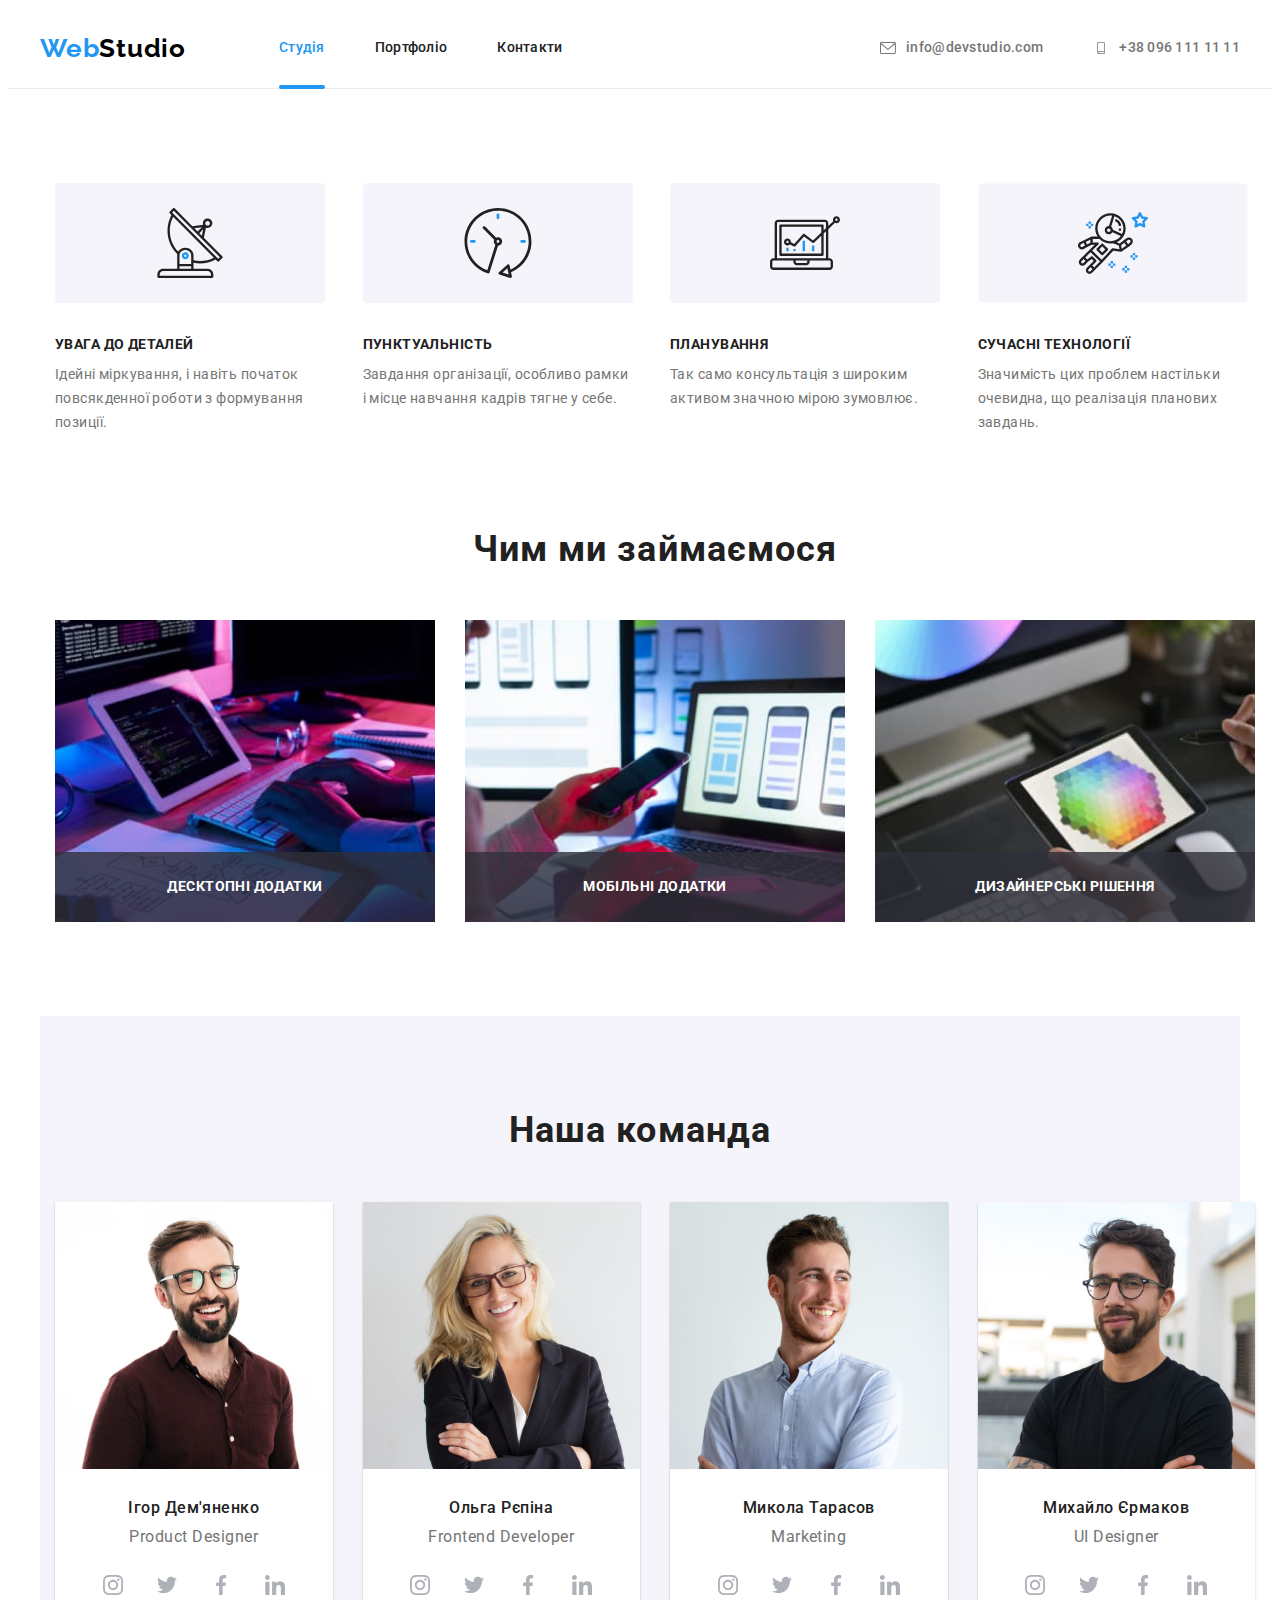
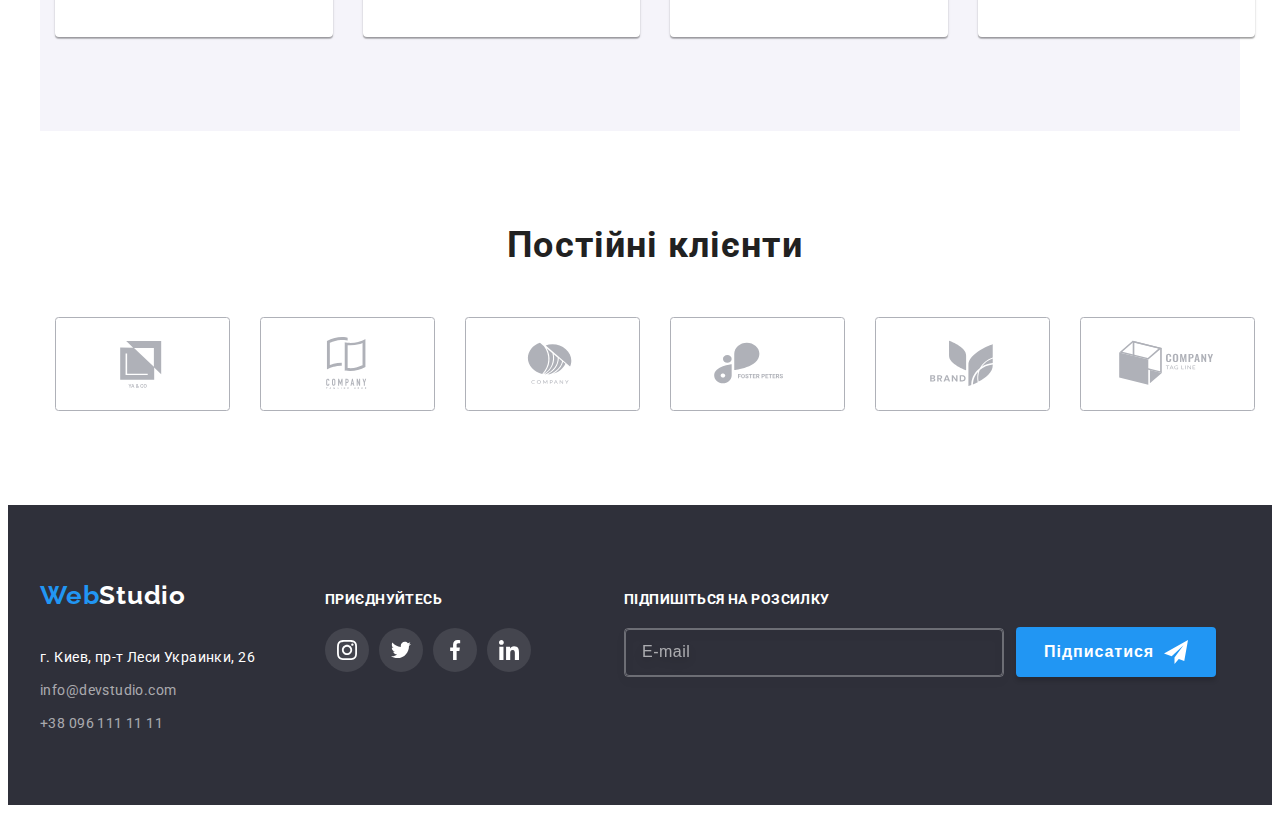
==== commit ce70c47b: "doneok" ====
--- a/index.html
+++ b/index.html
@@ -24,7 +24,7 @@
 
   <body>
     <!-- Шапка сторінки -->
-    <!-- <header class="header">
+    <header class="header">
       <div class="header__container container">
         <nav class="site__nav">
           <a class="logo" href="./index.html"
@@ -61,7 +61,7 @@
           </li>
         </ul>
       </div>
-    </header> -->
+    </header>
     <main>
       <!-- Секція герой -->
       <!-- <section class="hero section">
--- a/css/main.min.css
+++ b/css/main.min.css
@@ -1 +1 @@
-.list{list-style:none;margin:0;padding:0}.link{text-decoration:none;font-style:normal;margin:0;padding:0}p,h1,h2,h3,h4,h5,h6{margin:0}ul,ol{margin:0;padding-left:0}:root{--text-nav-link-color: #212121;--text-nav-link-hover-color: #2196f3;--auth-link-color: #757575;--hero-title-color: #ffffff;--hero-btn-hover-background-color: #188ce8;--team-background-color: #f5f4fa;--footer-nav-color: rgba(255, 255, 255, 0.6);--accent-color: #000000;--hero-bacground-color: #2f303a;--header-border_bottom-color: #ececec;--portfolio-border-color: #eeeeee;--customer-link-color: #afb1b8;--work-examp-before-background: rgba(47, 48, 58, 0.8);--transition-duration: 250ms cubic-bezier(0.4, 0, 0.2, 1)}.container{width:1200px;padding-left:15px;padding-right:15px;margin:0 auto}.section{padding-top:94px;padding-bottom:94px}body{font-family:"Roboto",sans-serif;color:#212121;background:#fff}.logo,.accent{text-decoration:none}input,textarea{outline:rgba(0,0,0,0)}.top__title{font-weight:700;font-size:36px;line-height:1.16;letter-spacing:.03em}.top__title--position{text-align:center;margin-bottom:50px}.social{display:-webkit-box;display:-ms-flexbox;display:flex;-webkit-box-pack:center;-ms-flex-pack:center;justify-content:center;-webkit-box-align:center;-ms-flex-align:center;align-items:center;gap:10px}.social__link{-webkit-transition:color var(--transition-duration),fill var(--transition-duration),background-color var(--transition-duration);transition:color var(--transition-duration),fill var(--transition-duration),background-color var(--transition-duration);width:44px;height:44px;border-radius:50%;display:-webkit-box;display:-ms-flexbox;display:flex;-webkit-box-align:center;-ms-flex-align:center;align-items:center;-webkit-box-pack:center;-ms-flex-pack:center;justify-content:center;color:#afb1b8}.social__link:hover,.social__link:focus{background-color:#2196f3;color:var(--hero-title-color)}.visually-hidden{position:absolute;white-space:nowrap;width:1px;height:1px;overflow:hidden;border:0;padding:0;clip:rect(0 0 0 0);-webkit-clip-path:inset(50%);clip-path:inset(50%);margin:-1px}.header{border-bottom:1px solid var(--header-border_bottom-color)}.header__container{display:-webkit-box;display:-ms-flexbox;display:flex}.site__nav{display:-webkit-box;display:-ms-flexbox;display:flex;-webkit-box-align:center;-ms-flex-align:center;align-items:center}.logo{display:inline-block;font-family:"Raleway";font-style:normal;font-weight:700;font-size:26px;line-height:1.19;letter-spacing:.03em;color:var(--text-nav-link-hover-color);padding-top:15px;padding-bottom:15px}.logo__part{display:inline-block;font-family:"Raleway";font-style:normal;font-weight:700;font-size:26px;line-height:1.19;letter-spacing:.03em}.logo__part--dark{display:inline-block;font-family:"Raleway";font-style:normal;font-weight:700;font-size:26px;line-height:1.19;letter-spacing:.03em;color:var(--accent-color);margin-right:93px}.menu{display:-webkit-box;display:-ms-flexbox;display:flex;-webkit-box-align:center;-ms-flex-align:center;align-items:center;gap:50px}.menu__link{position:relative;-webkit-transition:color var(--transition-duration);transition:color var(--transition-duration);display:block;-webkit-box-align:center;-ms-flex-align:center;align-items:center;text-align:center;padding-top:32px;padding-bottom:32px;font-weight:500;font-style:normal;font-size:14px;line-height:1.14;letter-spacing:.02em;color:var(--text-nav-link-color)}.menu__link.current::after{position:absolute;left:0;bottom:-1px;content:"";width:100%;height:4px;border-radius:2px;background-color:var(--text-nav-link-hover-color)}.menu__link.current::after:hover,.menu__link.current::after:focus{color:var(--text-nav-link-hover-color)}.menu__link.current{color:var(--text-nav-link-hover-color)}.contacts{display:-webkit-box;display:-ms-flexbox;display:flex;-webkit-box-align:center;-ms-flex-align:center;align-items:center}.contacts--pos{margin-left:auto}.contacts__item+.contacts__item{margin-left:50px}.contacts__link{-webkit-transition:color var(--transition-duration);transition:color var(--transition-duration);display:-webkit-box;display:-ms-flexbox;display:flex;-webkit-box-align:center;-ms-flex-align:center;align-items:center;font-style:normal;font-weight:500;font-size:14px;line-height:1.14;letter-spacing:.02em;color:var(--auth-link-color);padding-top:15px;padding-bottom:15px}.contacts__link:hover,.contacts__link:focus{color:var(--text-nav-link-hover-color)}.contacts__icon{fill:currentColor}.contacts__icon{margin-right:10px}.hero{margin:0 auto;max-width:1600px;text-align:center;padding-top:200px;padding-bottom:200px;background:var(--hero-bacground-color);background-image:-webkit-gradient(linear, left top, left bottom, from(rgba(47, 48, 58, 0.4)), to(rgba(47, 48, 58, 0.4))),url(../images/img-hero.jpg);background-image:linear-gradient(rgba(47, 48, 58, 0.4), rgba(47, 48, 58, 0.4)),url(../images/img-hero.jpg);background-repeat:no-repeat;background-position:center;background-size:cover}.hero__title{font-weight:900;font-size:44px;line-height:1.36;text-align:center;letter-spacing:.06em;text-transform:uppercase;color:var(--hero-title-color);max-width:696px;margin:0 auto 30px auto}.hero__btn{display:block;-webkit-transition:background-color var(--transition-duration);transition:background-color var(--transition-duration);font-family:Roboto,sans-serif;font-style:normal;font-weight:700;font-size:16px;line-height:1.88;text-align:center;letter-spacing:.06em;color:var(--hero-title-color);background-color:var(--text-nav-link-hover-color);cursor:pointer;border-radius:4px;border:none;padding:10px 32px;margin:0 auto;-webkit-box-shadow:0px 4px 4px rgba(0,0,0,.15);box-shadow:0px 4px 4px rgba(0,0,0,.15)}.hero__btn:hover,.hero__btn:focus{background-color:var(--hero-btn-hover-background-color)}.studio__title{font-weight:700;font-size:14px;line-height:1.14;letter-spacing:.03em;text-transform:uppercase;margin-bottom:10px}.studio{display:-webkit-box;display:-ms-flexbox;display:flex;gap:30px}.studio__icon{margin-bottom:30px}.studio__text{max-width:270px;font-weight:400;font-size:14px;line-height:1.71;letter-spacing:.03em;color:var(--auth-link-color)}.examples--section{padding-top:0;padding-bottom:94px}.work-examp{display:-webkit-box;display:-ms-flexbox;display:flex;gap:30px}.work-examp__item{position:relative;width:calc((100% - 60px)/3)}.work-examp__item::before{position:absolute;content:"";width:100%;min-height:70px;bottom:0%;background-color:var(--work-examp-before-background)}.work-examp__img{display:block}.work-examp__text{position:absolute;left:50%;bottom:0%;-webkit-transform:translate(-50%, 0);transform:translate(-50%, 0);font-weight:700;font-size:14px;line-height:1.14;letter-spacing:.03em;text-transform:uppercase;color:var(--hero-title-color);padding-bottom:27px}.team--color{background:var(--team-background-color)}.team__container{display:-webkit-box;display:-ms-flexbox;display:flex;max-height:428px}.brigade__item{background-color:var(--hero-title-color);width:calc((100% - 90px)/4)}.brigade__foto{margin-bottom:30px}.brigade__title{font-weight:500;font-size:16px;line-height:1.18;text-align:center;letter-spacing:.03em;margin-bottom:10px}.brigade{display:-webkit-box;display:-ms-flexbox;display:flex;gap:30px}.brigade__item{-webkit-box-shadow:0px 1px 3px rgba(0,0,0,.12),0px 1px 1px rgba(0,0,0,.14),0px 2px 1px rgba(0,0,0,.2);box-shadow:0px 1px 3px rgba(0,0,0,.12),0px 1px 1px rgba(0,0,0,.14),0px 2px 1px rgba(0,0,0,.2);border-radius:0px 0px 4px 4px}.brigade__pos{font-weight:400;font-size:16px;line-height:1.18;text-align:center;letter-spacing:.03em;color:var(--auth-link-color);padding-bottom:16px}.social__icon{fill:currentColor}.social--team{margin-bottom:30px}.customers{display:-webkit-box;display:-ms-flexbox;display:flex;-webkit-box-pack:center;-ms-flex-pack:center;justify-content:center;-webkit-box-align:center;-ms-flex-align:center;align-items:center;gap:30px}.customers__link{display:-webkit-box;display:-ms-flexbox;display:flex;-webkit-transition:color var(--transition-duration),border var(--transition-duration);transition:color var(--transition-duration),border var(--transition-duration);color:var(--customer-link-color);border:1px solid var(--customer-link-color);border-radius:3.5px}.customers__link:hover,.customers__link:focus{color:var(--text-nav-link-hover-color);border:1px solid var(--text-nav-link-hover-color)}.customers__icon{fill:currentColor}.footer--section{padding-top:60px;padding-bottom:60px;background:var(--hero-bacground-color)}.footer__container{display:-webkit-box;display:-ms-flexbox;display:flex;-webkit-box-align:baseline;-ms-flex-align:baseline;align-items:baseline}.logo__part--light{display:inline-block;font-family:"Raleway";font-style:normal;font-weight:700;font-size:26px;line-height:1.19;letter-spacing:.03em;color:var(--hero-title-color);margin-bottom:20px}.company-data__adres{-webkit-transition:color var(--transition-duration);transition:color var(--transition-duration);display:inline-block;font-weight:400;font-style:normal;font-size:14px;line-height:1.71;letter-spacing:.03em;color:var(--hero-title-color);margin-bottom:9px}.company-data__adres:hover,.company-data__adres:focus{color:var(--text-nav-link-hover-color)}.company-data__nav{-webkit-transition:color var(--transition-duration);transition:color var(--transition-duration);display:inline-block;font-weight:400;font-size:14px;line-height:1.71;letter-spacing:.03em;color:var(--footer-nav-color);margin-bottom:9px}.company-data__nav:hover,.company-data__nav:focus{color:var(--text-nav-link-hover-color)}.soc{margin-left:70px}.soc__title{display:inline-block;font-weight:700;font-size:14px;line-height:1.14;letter-spacing:.03em;text-transform:uppercase;color:var(--hero-title-color);margin-bottom:20px}.social__link--footer{-webkit-transition:background-color var(--transition-duration);transition:background-color var(--transition-duration);color:#afb1b8;color:var(--hero-title-color);background-color:rgba(255,255,255,.1)}.social__link--footer:hover,.social__link--footer:focus{background-color:#2196f3}.backdrop{position:fixed;top:0;width:100%;height:100%;background-color:rgba(0,0,0,.2);-webkit-transition:opacity var(--transition-duration),visibility var(--transition-duration);transition:opacity var(--transition-duration),visibility var(--transition-duration)}.modal{width:528px;min-height:581px;background-color:var(--hero-title-color);position:absolute;top:50%;left:50%;-webkit-box-shadow:0px 1px 3px rgba(0,0,0,.12),0px 1px 1px rgba(0,0,0,.14),0px 2px 1px rgba(0,0,0,.2);box-shadow:0px 1px 3px rgba(0,0,0,.12),0px 1px 1px rgba(0,0,0,.14),0px 2px 1px rgba(0,0,0,.2);border-radius:4px;-webkit-transform:translate(-50%, -50%) scaleY(1);transform:translate(-50%, -50%) scaleY(1);-webkit-transition:-webkit-transform var(--transition-duration);transition:-webkit-transform var(--transition-duration);transition:transform var(--transition-duration);transition:transform var(--transition-duration), -webkit-transform var(--transition-duration);padding:40px}.backdrop.is-hidden .modal{-webkit-transform:translate(-50%, -50%) scaleY(0);transform:translate(-50%, -50%) scaleY(0)}.modal-form{position:relative;width:448px;margin-left:auto;margin-right:auto}.form-field{position:relative;display:-webkit-box;display:-ms-flexbox;display:flex;-webkit-box-orient:vertical;-webkit-box-direction:normal;-ms-flex-direction:column;flex-direction:column;gap:4px;margin-bottom:10px;border:none}.input-text{width:100%;padding-left:40px;padding-top:11px;padding-bottom:11px;border:1px solid rgba(33,33,33,.2);border-radius:4px}.form-field:focus-within .input-text{border-color:#2196f3}.modal-form-title{font-weight:700;font-size:20px;line-height:1.15;text-align:center;letter-spacing:.03em;color:var(--text-nav-link-color);margin-bottom:12px}.modal-form-icon{position:absolute;top:50%;left:12px;fill:currentColor}.form-field:focus-within .modal-form-icon{fill:var(--text-nav-link-hover-color)}.coment-field{width:100%;height:120px;padding:12px 16px;font-size:12px;line-height:1.16;resize:none;border:1px solid rgba(33,33,33,.2);border-radius:4px;margin-bottom:20px}.coment-field::-webkit-input-placeholder{font-size:12px;line-height:1.16;letter-spacing:.01em;color:rgba(117,117,117,.5)}.coment-field::-moz-placeholder{font-size:12px;line-height:1.16;letter-spacing:.01em;color:rgba(117,117,117,.5)}.coment-field:-ms-input-placeholder{font-size:12px;line-height:1.16;letter-spacing:.01em;color:rgba(117,117,117,.5)}.coment-field::-ms-input-placeholder{font-size:12px;line-height:1.16;letter-spacing:.01em;color:rgba(117,117,117,.5)}.coment-field::placeholder{font-size:12px;line-height:1.16;letter-spacing:.01em;color:rgba(117,117,117,.5)}.form-field:focus-within .coment-field{border-color:#2196f3}.label-text{font-size:12px;line-height:1.16;letter-spacing:.01em;color:var(--auth-link-color)}.label-text::-webkit-input-placeholder{font-size:12px;line-height:1.16;letter-spacing:.01em;color:rgba(117,117,117,.5)}.label-text::-moz-placeholder{font-size:12px;line-height:1.16;letter-spacing:.01em;color:rgba(117,117,117,.5)}.label-text:-ms-input-placeholder{font-size:12px;line-height:1.16;letter-spacing:.01em;color:rgba(117,117,117,.5)}.label-text::-ms-input-placeholder{font-size:12px;line-height:1.16;letter-spacing:.01em;color:rgba(117,117,117,.5)}.label-text::placeholder{font-size:12px;line-height:1.16;letter-spacing:.01em;color:rgba(117,117,117,.5)}.terms{display:-webkit-box;display:-ms-flexbox;display:flex;margin-bottom:30px;gap:7px;-webkit-box-align:center;-ms-flex-align:center;align-items:center;color:var(--auth-link-color)}.checkbox-icon{display:inline-block;margin-left:12px;width:16px;height:15px;border:2px solid var(--text-nav-link-color);border-radius:4px}.checkbox:checked+.checkbox-icon{background-color:var(--text-nav-link-hover-color);background-image:url(..//images/checkbox.svg);background-repeat:no-repeat;background-size:contain;background-origin:content-box;border-color:rgba(0,0,0,0)}.checkbox{position:absolute;width:1px;height:1px;margin:-1px;border:0;padding:0;clip:rect(0 0 0 0);overflow:hidden}.terms-link{display:block;font-size:14px;line-height:1.71;letter-spacing:.03em;-webkit-text-decoration-line:underline;text-decoration-line:underline;color:var(--text-nav-link-hover-color)}.modal-form-btn{display:block;margin-left:auto;margin-right:auto;font-weight:700;font-size:16px;line-height:1.88;letter-spacing:.06em;color:var(--hero-title-color);padding:10px 28px;border:none;background:var(--text-nav-link-hover-color);-webkit-box-shadow:0px 4px 4px rgba(0,0,0,.15);box-shadow:0px 4px 4px rgba(0,0,0,.15);border-radius:4px;cursor:pointer}.modal-btn{width:30px;height:30px;border:1px solid rgba(0,0,0,.1);border-radius:50%;background-color:rgba(0,0,0,0);position:absolute;right:8px;top:8px;display:-webkit-box;display:-ms-flexbox;display:flex;-webkit-box-align:center;-ms-flex-align:center;align-items:center;-webkit-box-pack:center;-ms-flex-pack:center;justify-content:center;padding:0;cursor:pointer;fill:currentColor}.modal-btn:hover,.modal-btn:focus{fill:var(--text-nav-link-hover-color)}.is-hidden{opacity:0;visibility:hidden;pointer-events:none}.subscription-form{display:-webkit-box;display:-ms-flexbox;display:flex;margin-left:93px;gap:12px}.subscription{display:-webkit-box;display:-ms-flexbox;display:flex;-webkit-box-orient:vertical;-webkit-box-direction:normal;-ms-flex-direction:column;flex-direction:column;gap:20px}.subscription__text{font-weight:700;font-size:14px;line-height:1.14;letter-spacing:.03em;text-transform:uppercase;color:var(--hero-title-color)}.subscription__label{border:1px solid rgba(255,255,255,.3);-webkit-filter:drop-shadow(0px 4px 4px rgba(0, 0, 0, 0.15));filter:drop-shadow(0px 4px 4px rgba(0, 0, 0, 0.15));border-radius:4px}.subscription__input{border:1px solid rgba(255,255,255,.3);-webkit-filter:drop-shadow(0px 4px 4px rgba(0, 0, 0, 0.15));filter:drop-shadow(0px 4px 4px rgba(0, 0, 0, 0.15));border-radius:4px;min-width:358px;color:var(--hero-title-color);padding-left:16px;padding-top:15px;padding-bottom:15px;background-color:rgba(0,0,0,0)}.subscription__input::-webkit-input-placeholder{font-weight:400;font-size:16px;line-height:1.25;letter-spacing:.03em;color:rgba(255,255,255,.6)}.subscription__input::-moz-placeholder{font-weight:400;font-size:16px;line-height:1.25;letter-spacing:.03em;color:rgba(255,255,255,.6)}.subscription__input:-ms-input-placeholder{font-weight:400;font-size:16px;line-height:1.25;letter-spacing:.03em;color:rgba(255,255,255,.6)}.subscription__input::-ms-input-placeholder{font-weight:400;font-size:16px;line-height:1.25;letter-spacing:.03em;color:rgba(255,255,255,.6)}.subscription__input::placeholder{font-weight:400;font-size:16px;line-height:1.25;letter-spacing:.03em;color:rgba(255,255,255,.6)}.signature{position:relative;top:0;left:0}.signature__btn{position:absolute;bottom:0;display:-webkit-box;display:-ms-flexbox;display:flex;gap:10px;-webkit-box-align:center;-ms-flex-align:center;align-items:center;-webkit-box-pack:center;-ms-flex-pack:center;justify-content:center;font-weight:700;font-size:16px;line-height:1.88;letter-spacing:.06em;color:var(--hero-title-color);padding:10px 28px;border:none;background:var(--text-nav-link-hover-color);-webkit-box-shadow:0px 4px 4px rgba(0,0,0,.15);box-shadow:0px 4px 4px rgba(0,0,0,.15);border-radius:4px;cursor:pointer}.filters{display:-webkit-box;display:-ms-flexbox;display:flex;gap:8px;-webkit-box-pack:center;-ms-flex-pack:center;justify-content:center;margin-bottom:50px}.filters__btn{display:inline-block;-webkit-transition:background-color var(--transition-duration),color var(--transition-duration),-webkit-box-shadow var(--transition-duration);transition:background-color var(--transition-duration),color var(--transition-duration),-webkit-box-shadow var(--transition-duration);transition:background-color var(--transition-duration),color var(--transition-duration),box-shadow var(--transition-duration);transition:background-color var(--transition-duration),color var(--transition-duration),box-shadow var(--transition-duration),-webkit-box-shadow var(--transition-duration);font-family:Roboto,sans-serif;font-weight:500;font-size:16px;line-height:1.62;text-align:center;letter-spacing:.03em;cursor:pointer;color:var(text-nav-link-color);background-color:var(--team-background-color);border-radius:4px;padding:6px 22px;border:rgba(0,0,0,0)}.filters__btn:hover,.filters__btn:focus{color:var(--hero-title-color);background-color:var(--text-nav-link-hover-color);-webkit-box-shadow:0px 3px 1px rgba(0,0,0,.1),0px 1px 2px rgba(0,0,0,.08),0px 2px 2px rgba(0,0,0,.12);box-shadow:0px 3px 1px rgba(0,0,0,.1),0px 1px 2px rgba(0,0,0,.08),0px 2px 2px rgba(0,0,0,.12)}.cardset{display:-webkit-box;display:-ms-flexbox;display:flex;-ms-flex-wrap:wrap;flex-wrap:wrap;gap:30px}.card__wrap-img{display:block}.card__desription{padding:20px 24px;border:1px solid var(--portfolio-border-color);border-top:none}.card__desription-title{display:block;font-weight:700;font-size:18px;line-height:2;letter-spacing:.06em;color:var(--text-nav-link-color);margin-bottom:4px}.card__wrap{position:relative;overflow:hidden}.card__wrap-text{position:absolute;top:0;left:0;-webkit-transform:translateY(100%);transform:translateY(100%);-webkit-transition:-webkit-transform var(--transition-duration);transition:-webkit-transform var(--transition-duration);transition:transform var(--transition-duration);transition:transform var(--transition-duration), -webkit-transform var(--transition-duration);font-weight:400;font-size:18px;line-height:1.56;letter-spacing:.03em;color:var(--hero-title-color);background-color:rgba(33,150,243,.9);padding:63px 24px;overflow:auto}.card__desription-text{display:block;font-weight:400;font-size:16px;line-height:1.88;letter-spacing:.03em;color:var(--auth-link-color)}.cardset__item{-ms-flex-preferred-size:calc(33.3333333333% - 60px);flex-basis:calc(33.3333333333% - 60px)}.cardset__item:hover .card__wrap-text{-webkit-transform:translateY(0);transform:translateY(0)}.card{-webkit-transition:-webkit-box-shadow var(--transition-duration);transition:-webkit-box-shadow var(--transition-duration);transition:box-shadow var(--transition-duration);transition:box-shadow var(--transition-duration), -webkit-box-shadow var(--transition-duration);display:block}.card:hover,.card:focus{-webkit-box-shadow:0px 1px 1px rgba(0,0,0,.12),0px 4px 4px rgba(0,0,0,.06),1px 4px 6px rgba(0,0,0,.16);box-shadow:0px 1px 1px rgba(0,0,0,.12),0px 4px 4px rgba(0,0,0,.06),1px 4px 6px rgba(0,0,0,.16)}/*# sourceMappingURL=main.min.css.map */+.list{list-style:none;margin:0;padding:0}.link{text-decoration:none;font-style:normal;margin:0;padding:0}p,h1,h2,h3,h4,h5,h6{margin:0}ul,ol{margin:0;padding-left:0}img{display:block;width:100%;max-width:100%;height:auto}:root{--text-nav-link-color: #212121;--text-nav-link-hover-color: #2196f3;--auth-link-color: #757575;--hero-title-color: #ffffff;--hero-btn-hover-background-color: #188ce8;--team-background-color: #f5f4fa;--footer-nav-color: rgba(255, 255, 255, 0.6);--accent-color: #000000;--hero-bacground-color: #2f303a;--header-border_bottom-color: #ececec;--portfolio-border-color: #eeeeee;--customer-link-color: #afb1b8;--work-examp-before-background: rgba(47, 48, 58, 0.8);--transition-duration: 250ms cubic-bezier(0.4, 0, 0.2, 1)}.container{width:100%;padding-left:15px;padding-right:15px;margin:0 auto}@media screen and (min-width: 480px){.container{width:480px}}@media screen and (min-width: 768px){.container{width:768px}}@media screen and (min-width: 1200px){.container{width:1200px}}.section{padding-top:60px;padding-bottom:60px}@media screen and (min-width: 1200px){.section{width:1200px;padding-top:94px;padding-bottom:94px;margin-left:auto;margin-right:auto}}body{font-family:"Roboto",sans-serif;color:#212121;background:#fff}.logo,.accent{text-decoration:none}input,textarea{outline:rgba(0,0,0,0)}.top__title{font-weight:700;font-size:36px;line-height:1.16;letter-spacing:.03em}.top__title--position{text-align:center;margin-bottom:50px}.social{display:-webkit-box;display:-ms-flexbox;display:flex;-webkit-box-pack:center;-ms-flex-pack:center;justify-content:center;-webkit-box-align:center;-ms-flex-align:center;align-items:center;gap:10px}.social__link{-webkit-transition:color var(--transition-duration),fill var(--transition-duration),background-color var(--transition-duration);transition:color var(--transition-duration),fill var(--transition-duration),background-color var(--transition-duration);width:44px;height:44px;border-radius:50%;display:-webkit-box;display:-ms-flexbox;display:flex;-webkit-box-align:center;-ms-flex-align:center;align-items:center;-webkit-box-pack:center;-ms-flex-pack:center;justify-content:center;color:#afb1b8}.social__link:hover,.social__link:focus{background-color:#2196f3;color:var(--hero-title-color)}.visually-hidden{position:absolute;white-space:nowrap;width:1px;height:1px;overflow:hidden;border:0;padding:0;clip:rect(0 0 0 0);-webkit-clip-path:inset(50%);clip-path:inset(50%);margin:-1px}.header{border-bottom:1px solid var(--header-border_bottom-color)}.header__container{display:-webkit-box;display:-ms-flexbox;display:flex}.site__nav{display:-webkit-box;display:-ms-flexbox;display:flex;-webkit-box-align:center;-ms-flex-align:center;align-items:center}.logo{display:inline-block;font-family:"Raleway";font-style:normal;font-weight:700;font-size:26px;line-height:1.19;letter-spacing:.03em;color:var(--text-nav-link-hover-color);padding-top:15px;padding-bottom:15px}.logo__part{display:inline-block;font-family:"Raleway";font-style:normal;font-weight:700;font-size:26px;line-height:1.19;letter-spacing:.03em}.logo__part--dark{display:inline-block;font-family:"Raleway";font-style:normal;font-weight:700;font-size:26px;line-height:1.19;letter-spacing:.03em;color:var(--accent-color);margin-right:93px}.menu{display:-webkit-box;display:-ms-flexbox;display:flex;-webkit-box-align:center;-ms-flex-align:center;align-items:center;gap:50px}.menu__link{position:relative;-webkit-transition:color var(--transition-duration);transition:color var(--transition-duration);display:block;-webkit-box-align:center;-ms-flex-align:center;align-items:center;text-align:center;padding-top:32px;padding-bottom:32px;font-weight:500;font-style:normal;font-size:14px;line-height:1.14;letter-spacing:.02em;color:var(--text-nav-link-color)}.menu__link.current::after{position:absolute;left:0;bottom:-1px;content:"";width:100%;height:4px;border-radius:2px;background-color:var(--text-nav-link-hover-color)}.menu__link.current::after:hover,.menu__link.current::after:focus{color:var(--text-nav-link-hover-color)}.menu__link.current{color:var(--text-nav-link-hover-color)}.contacts{display:-webkit-box;display:-ms-flexbox;display:flex;-webkit-box-align:center;-ms-flex-align:center;align-items:center}.contacts--pos{margin-left:auto}.contacts__item+.contacts__item{margin-left:50px}.contacts__link{-webkit-transition:color var(--transition-duration);transition:color var(--transition-duration);display:-webkit-box;display:-ms-flexbox;display:flex;-webkit-box-align:center;-ms-flex-align:center;align-items:center;font-style:normal;font-weight:500;font-size:14px;line-height:1.14;letter-spacing:.02em;color:var(--auth-link-color);padding-top:15px;padding-bottom:15px}.contacts__link:hover,.contacts__link:focus{color:var(--text-nav-link-hover-color)}.contacts__icon{fill:currentColor}.contacts__icon{margin-right:10px}.hero{margin:0 auto;max-width:1600px;text-align:center;padding-top:200px;padding-bottom:200px;background:var(--hero-bacground-color);background-image:-webkit-gradient(linear, left top, left bottom, from(rgba(47, 48, 58, 0.4)), to(rgba(47, 48, 58, 0.4))),url(../images/img-hero.jpg);background-image:linear-gradient(rgba(47, 48, 58, 0.4), rgba(47, 48, 58, 0.4)),url(../images/img-hero.jpg);background-repeat:no-repeat;background-position:center;background-size:cover}.hero__title{font-weight:900;font-size:44px;line-height:1.36;text-align:center;letter-spacing:.06em;text-transform:uppercase;color:var(--hero-title-color);max-width:696px;margin:0 auto 30px auto}.hero__btn{display:block;-webkit-transition:background-color var(--transition-duration);transition:background-color var(--transition-duration);font-family:Roboto,sans-serif;font-style:normal;font-weight:700;font-size:16px;line-height:1.88;text-align:center;letter-spacing:.06em;color:var(--hero-title-color);background-color:var(--text-nav-link-hover-color);cursor:pointer;border-radius:4px;border:none;padding:10px 32px;margin:0 auto;-webkit-box-shadow:0px 4px 4px rgba(0,0,0,.15);box-shadow:0px 4px 4px rgba(0,0,0,.15)}.hero__btn:hover,.hero__btn:focus{background-color:var(--hero-btn-hover-background-color)}.studio__title{font-weight:700;font-size:14px;line-height:1.14;letter-spacing:.03em;text-transform:uppercase;margin-bottom:10px}@media screen and (max-width: 767px){.studio__title{text-align:center}}.studio{display:-webkit-box;display:-ms-flexbox;display:flex;-ms-flex-wrap:wrap;flex-wrap:wrap;gap:30px}.studio__item{width:100%}@media screen and (min-width: 768px){.studio__item{width:calc((100% - 30px)/2)}}@media screen and (min-width: 1200px){.studio__item{width:calc((100% - 90px)/4)}}.studio__icon{margin-bottom:30px}@media screen and (max-width: 1199px){.studio__icon{display:block;width:100%;max-width:100%;height:auto}}.studio__text{max-width:270px;font-weight:400;font-size:14px;line-height:1.71;letter-spacing:.03em;color:var(--auth-link-color)}@media screen and (max-width: 1199px){.examples{position:absolute;white-space:nowrap;width:1px;height:1px;overflow:hidden;border:0;padding:0;clip:rect(0 0 0 0);-webkit-clip-path:inset(50%);clip-path:inset(50%);margin:-1px}}.examples--section{padding-top:0;padding-bottom:94px}.work-examp{display:-webkit-box;display:-ms-flexbox;display:flex;gap:30px}.work-examp__item{position:relative;width:calc((100% - 60px)/3)}.work-examp__item::before{position:absolute;content:"";width:100%;min-height:70px;bottom:0%;background-color:var(--work-examp-before-background)}.work-examp__img{display:block}.work-examp__text{position:absolute;left:50%;bottom:0%;-webkit-transform:translate(-50%, 0);transform:translate(-50%, 0);font-weight:700;font-size:14px;line-height:1.14;letter-spacing:.03em;text-transform:uppercase;color:var(--hero-title-color);padding-bottom:27px}.team--color{background:var(--team-background-color)}.brigade{display:-webkit-box;display:-ms-flexbox;display:flex;-ms-flex-wrap:wrap;flex-wrap:wrap;gap:30px}.brigade__item{width:100%;background-color:var(--hero-title-color);-webkit-box-shadow:0px 1px 3px rgba(0,0,0,.12),0px 1px 1px rgba(0,0,0,.14),0px 2px 1px rgba(0,0,0,.2);box-shadow:0px 1px 3px rgba(0,0,0,.12),0px 1px 1px rgba(0,0,0,.14),0px 2px 1px rgba(0,0,0,.2);border-radius:0px 0px 4px 4px}@media screen and (min-width: 768px){.brigade__item{width:calc((100% - 30px)/2)}}@media screen and (min-width: 1200px){.brigade__item{width:calc((100% - 90px)/4)}}.brigade__foto{margin-bottom:30px}.brigade__title{font-weight:500;font-size:16px;line-height:1.18;text-align:center;letter-spacing:.03em;margin-bottom:10px}.brigade__pos{font-weight:400;font-size:16px;line-height:1.18;text-align:center;letter-spacing:.03em;color:var(--auth-link-color);padding-bottom:16px}.social__icon{fill:currentColor}.social--team{margin-bottom:30px}.customers{display:-webkit-box;display:-ms-flexbox;display:flex;-ms-flex-wrap:wrap;flex-wrap:wrap;-webkit-box-pack:center;-ms-flex-pack:center;justify-content:center;-webkit-box-align:center;-ms-flex-align:center;align-items:center;gap:30px}.customers__item{width:calc((100% - 30px)/2)}@media screen and (min-width: 768px){.customers__item{width:calc((100% - 60px)/3)}}@media screen and (min-width: 1200px){.customers__item{width:calc((100% - 150px)/6)}}.customers__link{display:-webkit-box;display:-ms-flexbox;display:flex;-webkit-transition:color var(--transition-duration),border var(--transition-duration);transition:color var(--transition-duration),border var(--transition-duration);color:var(--customer-link-color);border:1px solid var(--customer-link-color);border-radius:3.5px}.customers__link:hover,.customers__link:focus{color:var(--text-nav-link-hover-color);border:1px solid var(--text-nav-link-hover-color)}.customers__icon{fill:currentColor}.footer--section{padding-top:60px;padding-bottom:60px;background:var(--hero-bacground-color)}.footer__container{display:-webkit-box;display:-ms-flexbox;display:flex;-webkit-box-align:baseline;-ms-flex-align:baseline;align-items:baseline}.logo__part--light{display:inline-block;font-family:"Raleway";font-style:normal;font-weight:700;font-size:26px;line-height:1.19;letter-spacing:.03em;color:var(--hero-title-color);margin-bottom:20px}.company-data__adres{-webkit-transition:color var(--transition-duration);transition:color var(--transition-duration);display:inline-block;font-weight:400;font-style:normal;font-size:14px;line-height:1.71;letter-spacing:.03em;color:var(--hero-title-color);margin-bottom:9px}.company-data__adres:hover,.company-data__adres:focus{color:var(--text-nav-link-hover-color)}.company-data__nav{-webkit-transition:color var(--transition-duration);transition:color var(--transition-duration);display:inline-block;font-weight:400;font-size:14px;line-height:1.71;letter-spacing:.03em;color:var(--footer-nav-color);margin-bottom:9px}.company-data__nav:hover,.company-data__nav:focus{color:var(--text-nav-link-hover-color)}.soc{margin-left:70px}.soc__title{display:inline-block;font-weight:700;font-size:14px;line-height:1.14;letter-spacing:.03em;text-transform:uppercase;color:var(--hero-title-color);margin-bottom:20px}.social__link--footer{-webkit-transition:background-color var(--transition-duration);transition:background-color var(--transition-duration);color:#afb1b8;color:var(--hero-title-color);background-color:rgba(255,255,255,.1)}.social__link--footer:hover,.social__link--footer:focus{background-color:#2196f3}.backdrop{position:fixed;top:0;width:100%;height:100%;background-color:rgba(0,0,0,.2);-webkit-transition:opacity var(--transition-duration),visibility var(--transition-duration);transition:opacity var(--transition-duration),visibility var(--transition-duration)}.modal{width:528px;min-height:581px;background-color:var(--hero-title-color);position:absolute;top:50%;left:50%;-webkit-box-shadow:0px 1px 3px rgba(0,0,0,.12),0px 1px 1px rgba(0,0,0,.14),0px 2px 1px rgba(0,0,0,.2);box-shadow:0px 1px 3px rgba(0,0,0,.12),0px 1px 1px rgba(0,0,0,.14),0px 2px 1px rgba(0,0,0,.2);border-radius:4px;-webkit-transform:translate(-50%, -50%) scaleY(1);transform:translate(-50%, -50%) scaleY(1);-webkit-transition:-webkit-transform var(--transition-duration);transition:-webkit-transform var(--transition-duration);transition:transform var(--transition-duration);transition:transform var(--transition-duration), -webkit-transform var(--transition-duration);padding:40px}.backdrop.is-hidden .modal{-webkit-transform:translate(-50%, -50%) scaleY(0);transform:translate(-50%, -50%) scaleY(0)}.modal-form{position:relative;width:448px;margin-left:auto;margin-right:auto}.form-field{position:relative;display:-webkit-box;display:-ms-flexbox;display:flex;-webkit-box-orient:vertical;-webkit-box-direction:normal;-ms-flex-direction:column;flex-direction:column;gap:4px;margin-bottom:10px;border:none}.input-text{width:100%;padding-left:40px;padding-top:11px;padding-bottom:11px;border:1px solid rgba(33,33,33,.2);border-radius:4px}.form-field:focus-within .input-text{border-color:#2196f3}.modal-form-title{font-weight:700;font-size:20px;line-height:1.15;text-align:center;letter-spacing:.03em;color:var(--text-nav-link-color);margin-bottom:12px}.modal-form-icon{position:absolute;top:50%;left:12px;fill:currentColor}.form-field:focus-within .modal-form-icon{fill:var(--text-nav-link-hover-color)}.coment-field{width:100%;height:120px;padding:12px 16px;font-size:12px;line-height:1.16;resize:none;border:1px solid rgba(33,33,33,.2);border-radius:4px;margin-bottom:20px}.coment-field::-webkit-input-placeholder{font-size:12px;line-height:1.16;letter-spacing:.01em;color:rgba(117,117,117,.5)}.coment-field::-moz-placeholder{font-size:12px;line-height:1.16;letter-spacing:.01em;color:rgba(117,117,117,.5)}.coment-field:-ms-input-placeholder{font-size:12px;line-height:1.16;letter-spacing:.01em;color:rgba(117,117,117,.5)}.coment-field::-ms-input-placeholder{font-size:12px;line-height:1.16;letter-spacing:.01em;color:rgba(117,117,117,.5)}.coment-field::placeholder{font-size:12px;line-height:1.16;letter-spacing:.01em;color:rgba(117,117,117,.5)}.form-field:focus-within .coment-field{border-color:#2196f3}.label-text{font-size:12px;line-height:1.16;letter-spacing:.01em;color:var(--auth-link-color)}.label-text::-webkit-input-placeholder{font-size:12px;line-height:1.16;letter-spacing:.01em;color:rgba(117,117,117,.5)}.label-text::-moz-placeholder{font-size:12px;line-height:1.16;letter-spacing:.01em;color:rgba(117,117,117,.5)}.label-text:-ms-input-placeholder{font-size:12px;line-height:1.16;letter-spacing:.01em;color:rgba(117,117,117,.5)}.label-text::-ms-input-placeholder{font-size:12px;line-height:1.16;letter-spacing:.01em;color:rgba(117,117,117,.5)}.label-text::placeholder{font-size:12px;line-height:1.16;letter-spacing:.01em;color:rgba(117,117,117,.5)}.terms{display:-webkit-box;display:-ms-flexbox;display:flex;margin-bottom:30px;gap:7px;-webkit-box-align:center;-ms-flex-align:center;align-items:center;color:var(--auth-link-color)}.checkbox-icon{display:inline-block;margin-left:12px;width:16px;height:15px;border:2px solid var(--text-nav-link-color);border-radius:4px}.checkbox:checked+.checkbox-icon{background-color:var(--text-nav-link-hover-color);background-image:url(..//images/checkbox.svg);background-repeat:no-repeat;background-size:contain;background-origin:content-box;border-color:rgba(0,0,0,0)}.checkbox{position:absolute;width:1px;height:1px;margin:-1px;border:0;padding:0;clip:rect(0 0 0 0);overflow:hidden}.terms-link{display:block;font-size:14px;line-height:1.71;letter-spacing:.03em;-webkit-text-decoration-line:underline;text-decoration-line:underline;color:var(--text-nav-link-hover-color)}.modal-form-btn{display:block;margin-left:auto;margin-right:auto;font-weight:700;font-size:16px;line-height:1.88;letter-spacing:.06em;color:var(--hero-title-color);padding:10px 28px;border:none;background:var(--text-nav-link-hover-color);-webkit-box-shadow:0px 4px 4px rgba(0,0,0,.15);box-shadow:0px 4px 4px rgba(0,0,0,.15);border-radius:4px;cursor:pointer}.modal-btn{width:30px;height:30px;border:1px solid rgba(0,0,0,.1);border-radius:50%;background-color:rgba(0,0,0,0);position:absolute;right:8px;top:8px;display:-webkit-box;display:-ms-flexbox;display:flex;-webkit-box-align:center;-ms-flex-align:center;align-items:center;-webkit-box-pack:center;-ms-flex-pack:center;justify-content:center;padding:0;cursor:pointer;fill:currentColor}.modal-btn:hover,.modal-btn:focus{fill:var(--text-nav-link-hover-color)}.is-hidden{opacity:0;visibility:hidden;pointer-events:none}.subscription-form{display:-webkit-box;display:-ms-flexbox;display:flex;margin-left:93px;gap:12px}.subscription{display:-webkit-box;display:-ms-flexbox;display:flex;-webkit-box-orient:vertical;-webkit-box-direction:normal;-ms-flex-direction:column;flex-direction:column;gap:20px}.subscription__text{font-weight:700;font-size:14px;line-height:1.14;letter-spacing:.03em;text-transform:uppercase;color:var(--hero-title-color)}.subscription__label{border:1px solid rgba(255,255,255,.3);-webkit-filter:drop-shadow(0px 4px 4px rgba(0, 0, 0, 0.15));filter:drop-shadow(0px 4px 4px rgba(0, 0, 0, 0.15));border-radius:4px}.subscription__input{border:1px solid rgba(255,255,255,.3);-webkit-filter:drop-shadow(0px 4px 4px rgba(0, 0, 0, 0.15));filter:drop-shadow(0px 4px 4px rgba(0, 0, 0, 0.15));border-radius:4px;min-width:358px;color:var(--hero-title-color);padding-left:16px;padding-top:15px;padding-bottom:15px;background-color:rgba(0,0,0,0)}.subscription__input::-webkit-input-placeholder{font-weight:400;font-size:16px;line-height:1.25;letter-spacing:.03em;color:rgba(255,255,255,.6)}.subscription__input::-moz-placeholder{font-weight:400;font-size:16px;line-height:1.25;letter-spacing:.03em;color:rgba(255,255,255,.6)}.subscription__input:-ms-input-placeholder{font-weight:400;font-size:16px;line-height:1.25;letter-spacing:.03em;color:rgba(255,255,255,.6)}.subscription__input::-ms-input-placeholder{font-weight:400;font-size:16px;line-height:1.25;letter-spacing:.03em;color:rgba(255,255,255,.6)}.subscription__input::placeholder{font-weight:400;font-size:16px;line-height:1.25;letter-spacing:.03em;color:rgba(255,255,255,.6)}.signature{position:relative;top:0;left:0}.signature__btn{position:absolute;bottom:0;display:-webkit-box;display:-ms-flexbox;display:flex;gap:10px;-webkit-box-align:center;-ms-flex-align:center;align-items:center;-webkit-box-pack:center;-ms-flex-pack:center;justify-content:center;font-weight:700;font-size:16px;line-height:1.88;letter-spacing:.06em;color:var(--hero-title-color);padding:10px 28px;border:none;background:var(--text-nav-link-hover-color);-webkit-box-shadow:0px 4px 4px rgba(0,0,0,.15);box-shadow:0px 4px 4px rgba(0,0,0,.15);border-radius:4px;cursor:pointer}.filters{display:-webkit-box;display:-ms-flexbox;display:flex;gap:8px;-ms-flex-wrap:wrap;flex-wrap:wrap;-webkit-box-pack:center;-ms-flex-pack:center;justify-content:center}@media screen and (max-width: 767px){.filters{margin-bottom:40px}}@media screen and (min-width: 768px){.filters{margin-bottom:30px}}@media screen and (min-width: 1200px){.filters{margin-bottom:50px}}@media screen and (max-width: 767px){.filters-item{width:calc((100% - 16px)/3)}}.filters__btn{display:inline-block;-webkit-transition:background-color var(--transition-duration),color var(--transition-duration),-webkit-box-shadow var(--transition-duration);transition:background-color var(--transition-duration),color var(--transition-duration),-webkit-box-shadow var(--transition-duration);transition:background-color var(--transition-duration),color var(--transition-duration),box-shadow var(--transition-duration);transition:background-color var(--transition-duration),color var(--transition-duration),box-shadow var(--transition-duration),-webkit-box-shadow var(--transition-duration);font-family:Roboto,sans-serif;font-weight:500;font-size:16px;line-height:1.62;text-align:center;letter-spacing:.03em;cursor:pointer;color:var(text-nav-link-color);background-color:var(--team-background-color);border-radius:4px;padding:6px 22px;border:rgba(0,0,0,0)}.filters__btn:hover,.filters__btn:focus{color:var(--hero-title-color);background-color:var(--text-nav-link-hover-color);-webkit-box-shadow:0px 3px 1px rgba(0,0,0,.1),0px 1px 2px rgba(0,0,0,.08),0px 2px 2px rgba(0,0,0,.12);box-shadow:0px 3px 1px rgba(0,0,0,.1),0px 1px 2px rgba(0,0,0,.08),0px 2px 2px rgba(0,0,0,.12)}.cardset{display:-webkit-box;display:-ms-flexbox;display:flex;-ms-flex-wrap:wrap;flex-wrap:wrap;gap:30px;margin-left:auto;margin-right:auto}.cardset__item{width:100%}@media screen and (min-width: 768px){.cardset__item{width:calc((100% - 30px)/2)}}@media screen and (min-width: 1200px){.cardset__item{width:calc((100% - 60px)/3)}}.cardset__item:hover .card__wrap-text{-webkit-transform:translateY(0);transform:translateY(0)}.card__wrap-img{display:block}.card__desription{padding:20px 24px;border:1px solid var(--portfolio-border-color);border-top:none}.card__desription-title{display:block;font-weight:700;font-size:18px;line-height:2;letter-spacing:.06em;color:var(--text-nav-link-color);margin-bottom:4px}.card__wrap{position:relative;overflow:hidden}.card__wrap-text{position:absolute;top:0;left:0;-webkit-transform:translateY(100%);transform:translateY(100%);-webkit-transition:-webkit-transform var(--transition-duration);transition:-webkit-transform var(--transition-duration);transition:transform var(--transition-duration);transition:transform var(--transition-duration), -webkit-transform var(--transition-duration);font-weight:400;font-size:18px;line-height:1.56;letter-spacing:.03em;color:var(--hero-title-color);background-color:rgba(33,150,243,.9);padding:63px 24px;overflow:auto}.card__desription-text{display:block;font-weight:400;font-size:16px;line-height:1.88;letter-spacing:.03em;color:var(--auth-link-color)}.card{-webkit-transition:-webkit-box-shadow var(--transition-duration);transition:-webkit-box-shadow var(--transition-duration);transition:box-shadow var(--transition-duration);transition:box-shadow var(--transition-duration), -webkit-box-shadow var(--transition-duration);display:block}.card:hover,.card:focus{-webkit-box-shadow:0px 1px 1px rgba(0,0,0,.12),0px 4px 4px rgba(0,0,0,.06),1px 4px 6px rgba(0,0,0,.16);box-shadow:0px 1px 1px rgba(0,0,0,.12),0px 4px 4px rgba(0,0,0,.06),1px 4px 6px rgba(0,0,0,.16)}/*# sourceMappingURL=main.min.css.map */